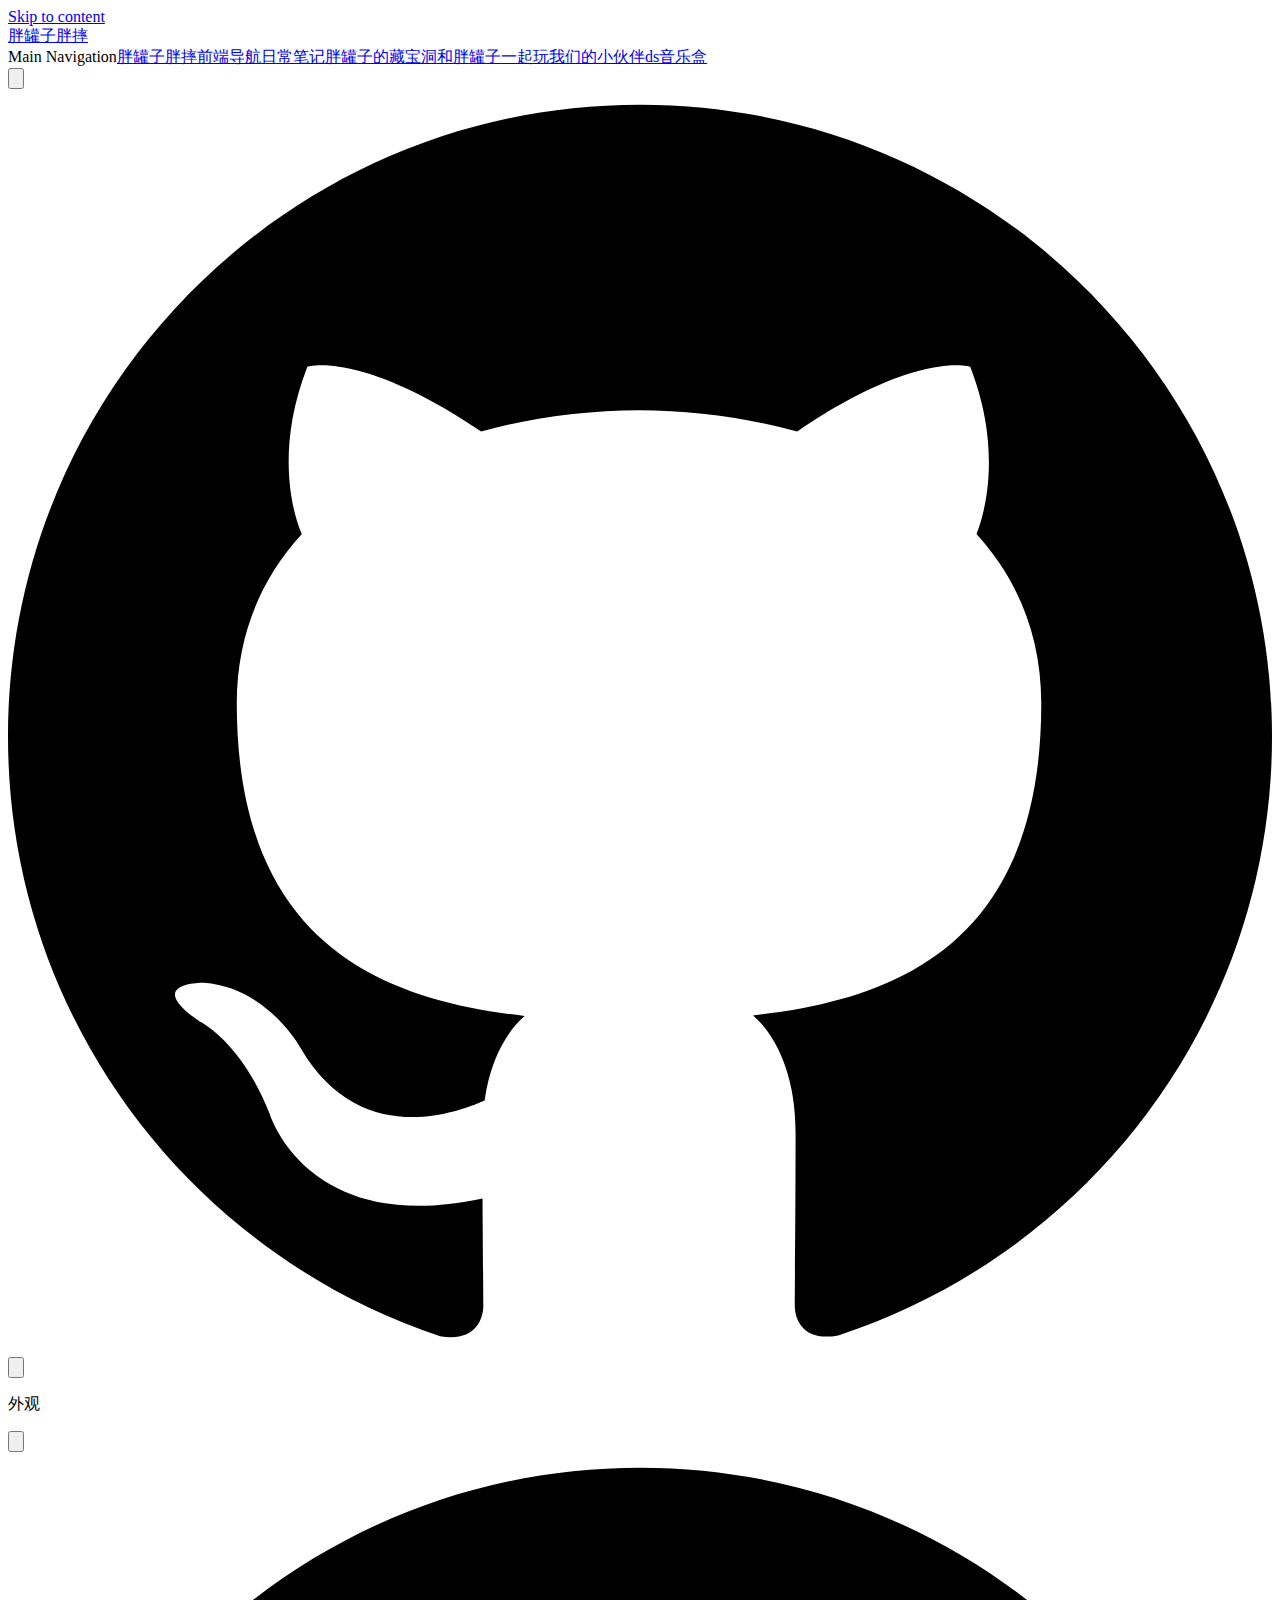
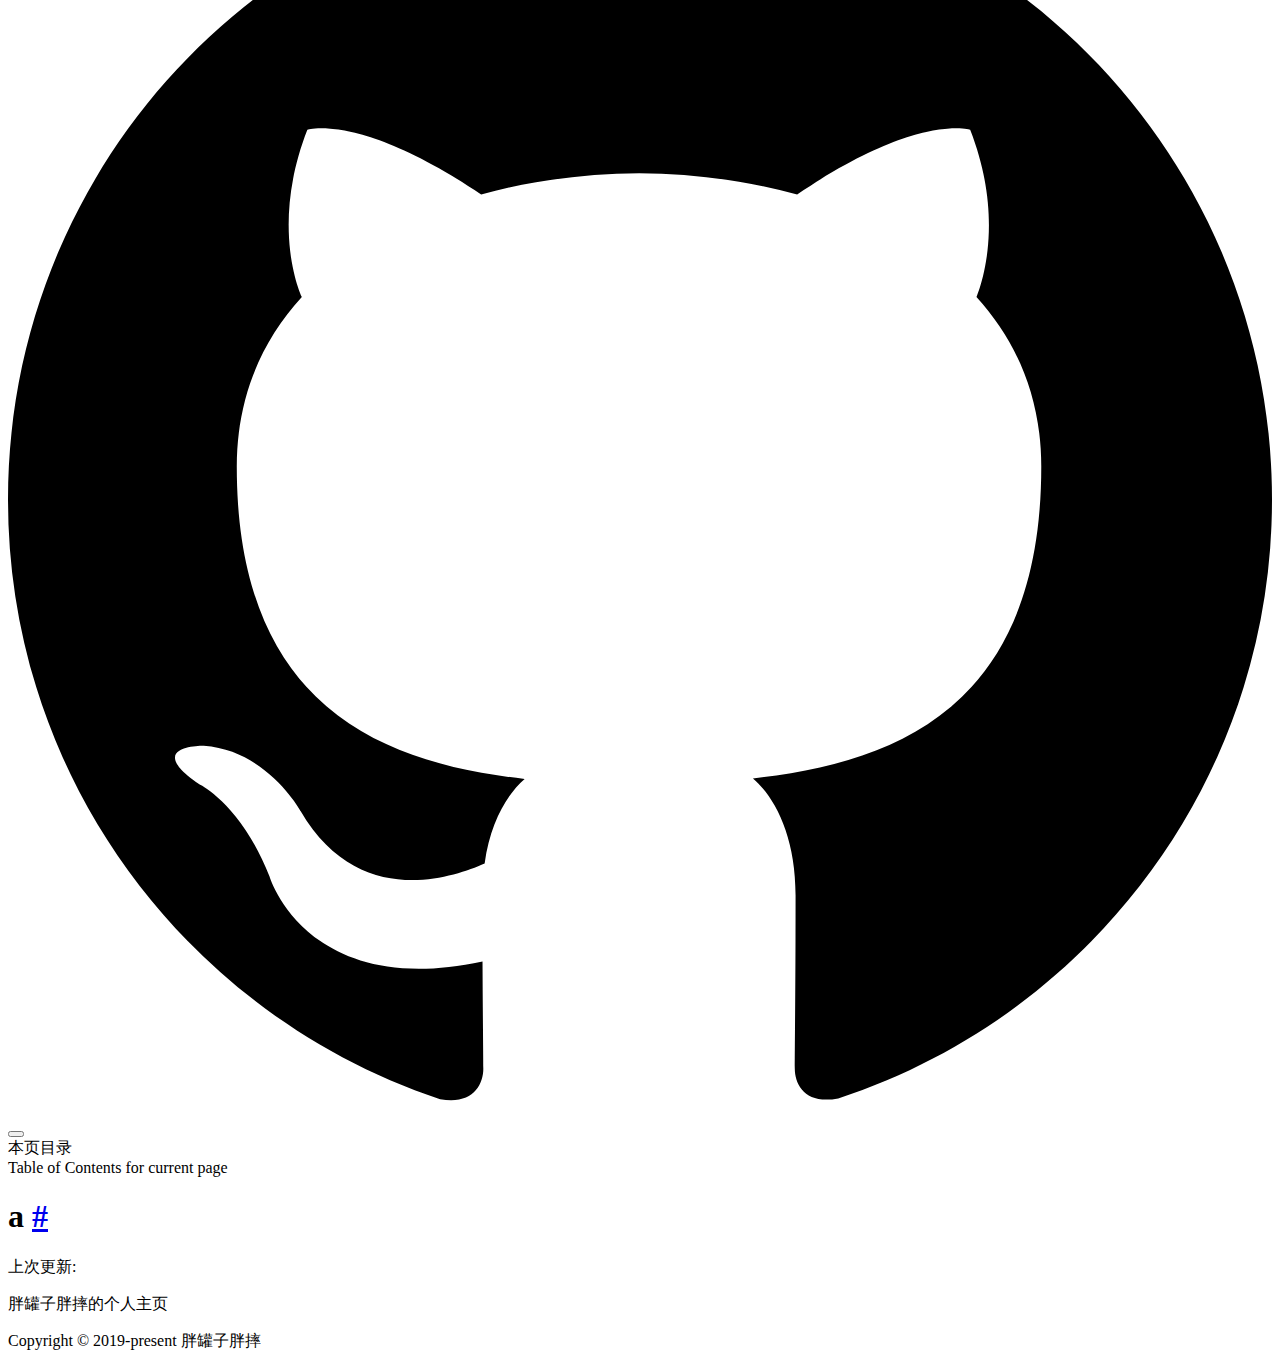
==== mine/index.html @ 7a0016e1 "root" ====
<!DOCTYPE html>
<html lang="en-US" dir="ltr">
  <head>
    <meta charset="utf-8">
    <meta name="viewport" content="width=device-width,initial-scale=1">
    <title>a | 胖罐子胖摔</title>
    <meta name="description" content="胖罐子胖摔的个人主页">
    <link rel="preload stylesheet" href="./assets/style.1d29fcf6.css" as="style">
    <link rel="modulepreload" href="./assets/app.6bff2de5.js">
    <link rel="modulepreload" href="./assets/mine_index.md.9cbf69f9.lean.js">
    
    <link rel="icon" href="https://pic.imgdb.cn/item/6403e719f144a01007bf545d.png">
  <script id="check-dark-light">(()=>{const e=localStorage.getItem("vitepress-theme-appearance")||"",a=window.matchMedia("(prefers-color-scheme: dark)").matches;(!e||e==="auto"?a:e==="dark")&&document.documentElement.classList.add("dark")})();</script>
  </head>
  <body>
    <div id="app"><div class="Layout" data-v-679b8132><!--[--><!--]--><!--[--><span tabindex="-1" data-v-c9a4723c></span><a href="#VPContent" class="VPSkipLink visually-hidden" data-v-c9a4723c> Skip to content </a><!--]--><!----><header class="VPNav" data-v-679b8132 data-v-7802284f><div class="VPNavBar" data-v-7802284f data-v-97e6d935><div class="container" data-v-97e6d935><div class="title" data-v-97e6d935><div class="VPNavBarTitle" data-v-97e6d935 data-v-a42cab75><a class="title" href="./" data-v-a42cab75><!--[--><!--]--><!--[--><img class="VPImage logo" src="https://pic.imgdb.cn/item/6403e719f144a01007bf545d.png" alt data-v-2946f757><!--]--><!--[-->胖罐子胖摔<!--]--><!--[--><!--]--></a></div></div><div class="content" data-v-97e6d935><div class="curtain" data-v-97e6d935></div><div class="content-body" data-v-97e6d935><!--[--><!--]--><!----><nav aria-labelledby="main-nav-aria-label" class="VPNavBarMenu menu" data-v-97e6d935 data-v-7a8bd467><span id="main-nav-aria-label" class="visually-hidden" data-v-7a8bd467>Main Navigation</span><!--[--><!--[--><a class="VPLink link VPNavBarMenuLink" href="./mine/index.html" data-v-7a8bd467 data-v-ab434766 data-v-702ee2b0><!--[-->胖罐子胖摔<!--]--><!----></a><!--]--><!--[--><a class="VPLink link VPNavBarMenuLink" href="./navigation/index.html" data-v-7a8bd467 data-v-ab434766 data-v-702ee2b0><!--[-->前端导航<!--]--><!----></a><!--]--><!--[--><a class="VPLink link VPNavBarMenuLink" href="./note/" data-v-7a8bd467 data-v-ab434766 data-v-702ee2b0><!--[-->日常笔记<!--]--><!----></a><!--]--><!--[--><a class="VPLink link VPNavBarMenuLink" href="./warehouse/" data-v-7a8bd467 data-v-ab434766 data-v-702ee2b0><!--[-->胖罐子的藏宝洞<!--]--><!----></a><!--]--><!--[--><a class="VPLink link VPNavBarMenuLink" href="./links/QRcode.html" data-v-7a8bd467 data-v-ab434766 data-v-702ee2b0><!--[-->和胖罐子一起玩<!--]--><!----></a><!--]--><!--[--><a class="VPLink link VPNavBarMenuLink" href="./team/index.html" data-v-7a8bd467 data-v-ab434766 data-v-702ee2b0><!--[-->我们的小伙伴<!--]--><!----></a><!--]--><!--[--><a class="VPLink link VPNavBarMenuLink" href="./music/index.html" data-v-7a8bd467 data-v-ab434766 data-v-702ee2b0><!--[-->ds音乐盒<!--]--><!----></a><!--]--><!--]--></nav><!----><div class="VPNavBarAppearance appearance" data-v-97e6d935 data-v-75c7349e><button class="VPSwitch VPSwitchAppearance" type="button" role="switch" aria-label="toggle dark mode" aria-checked="false" data-v-75c7349e data-v-db6152ee data-v-adc49377><span class="check" data-v-adc49377><span class="icon" data-v-adc49377><!--[--><svg xmlns="http://www.w3.org/2000/svg" aria-hidden="true" focusable="false" viewbox="0 0 24 24" class="sun" data-v-db6152ee><path d="M12,18c-3.3,0-6-2.7-6-6s2.7-6,6-6s6,2.7,6,6S15.3,18,12,18zM12,8c-2.2,0-4,1.8-4,4c0,2.2,1.8,4,4,4c2.2,0,4-1.8,4-4C16,9.8,14.2,8,12,8z"></path><path d="M12,4c-0.6,0-1-0.4-1-1V1c0-0.6,0.4-1,1-1s1,0.4,1,1v2C13,3.6,12.6,4,12,4z"></path><path d="M12,24c-0.6,0-1-0.4-1-1v-2c0-0.6,0.4-1,1-1s1,0.4,1,1v2C13,23.6,12.6,24,12,24z"></path><path d="M5.6,6.6c-0.3,0-0.5-0.1-0.7-0.3L3.5,4.9c-0.4-0.4-0.4-1,0-1.4s1-0.4,1.4,0l1.4,1.4c0.4,0.4,0.4,1,0,1.4C6.2,6.5,5.9,6.6,5.6,6.6z"></path><path d="M19.8,20.8c-0.3,0-0.5-0.1-0.7-0.3l-1.4-1.4c-0.4-0.4-0.4-1,0-1.4s1-0.4,1.4,0l1.4,1.4c0.4,0.4,0.4,1,0,1.4C20.3,20.7,20,20.8,19.8,20.8z"></path><path d="M3,13H1c-0.6,0-1-0.4-1-1s0.4-1,1-1h2c0.6,0,1,0.4,1,1S3.6,13,3,13z"></path><path d="M23,13h-2c-0.6,0-1-0.4-1-1s0.4-1,1-1h2c0.6,0,1,0.4,1,1S23.6,13,23,13z"></path><path d="M4.2,20.8c-0.3,0-0.5-0.1-0.7-0.3c-0.4-0.4-0.4-1,0-1.4l1.4-1.4c0.4-0.4,1-0.4,1.4,0s0.4,1,0,1.4l-1.4,1.4C4.7,20.7,4.5,20.8,4.2,20.8z"></path><path d="M18.4,6.6c-0.3,0-0.5-0.1-0.7-0.3c-0.4-0.4-0.4-1,0-1.4l1.4-1.4c0.4-0.4,1-0.4,1.4,0s0.4,1,0,1.4l-1.4,1.4C18.9,6.5,18.6,6.6,18.4,6.6z"></path></svg><svg xmlns="http://www.w3.org/2000/svg" aria-hidden="true" focusable="false" viewbox="0 0 24 24" class="moon" data-v-db6152ee><path d="M12.1,22c-0.3,0-0.6,0-0.9,0c-5.5-0.5-9.5-5.4-9-10.9c0.4-4.8,4.2-8.6,9-9c0.4,0,0.8,0.2,1,0.5c0.2,0.3,0.2,0.8-0.1,1.1c-2,2.7-1.4,6.4,1.3,8.4c2.1,1.6,5,1.6,7.1,0c0.3-0.2,0.7-0.3,1.1-0.1c0.3,0.2,0.5,0.6,0.5,1c-0.2,2.7-1.5,5.1-3.6,6.8C16.6,21.2,14.4,22,12.1,22zM9.3,4.4c-2.9,1-5,3.6-5.2,6.8c-0.4,4.4,2.8,8.3,7.2,8.7c2.1,0.2,4.2-0.4,5.8-1.8c1.1-0.9,1.9-2.1,2.4-3.4c-2.5,0.9-5.3,0.5-7.5-1.1C9.2,11.4,8.1,7.7,9.3,4.4z"></path></svg><!--]--></span></span></button></div><div class="VPSocialLinks VPNavBarSocialLinks social-links" data-v-97e6d935 data-v-c0416bf5 data-v-c954d24e><!--[--><a class="VPSocialLink" href="https://github.com/gumingWu/vitepress-fun" target="_blank" rel="noopener" data-v-c954d24e data-v-fe4af0fa><svg role="img" viewBox="0 0 24 24" xmlns="http://www.w3.org/2000/svg"><title>GitHub</title><path d="M12 .297c-6.63 0-12 5.373-12 12 0 5.303 3.438 9.8 8.205 11.385.6.113.82-.258.82-.577 0-.285-.01-1.04-.015-2.04-3.338.724-4.042-1.61-4.042-1.61C4.422 18.07 3.633 17.7 3.633 17.7c-1.087-.744.084-.729.084-.729 1.205.084 1.838 1.236 1.838 1.236 1.07 1.835 2.809 1.305 3.495.998.108-.776.417-1.305.76-1.605-2.665-.3-5.466-1.332-5.466-5.93 0-1.31.465-2.38 1.235-3.22-.135-.303-.54-1.523.105-3.176 0 0 1.005-.322 3.3 1.23.96-.267 1.98-.399 3-.405 1.02.006 2.04.138 3 .405 2.28-1.552 3.285-1.23 3.285-1.23.645 1.653.24 2.873.12 3.176.765.84 1.23 1.91 1.23 3.22 0 4.61-2.805 5.625-5.475 5.92.42.36.81 1.096.81 2.22 0 1.606-.015 2.896-.015 3.286 0 .315.21.69.825.57C20.565 22.092 24 17.592 24 12.297c0-6.627-5.373-12-12-12"/></svg></a><!--]--></div><div class="VPFlyout VPNavBarExtra extra" data-v-97e6d935 data-v-a7780c4d data-v-fc416987><button type="button" class="button" aria-haspopup="true" aria-expanded="false" aria-label="extra navigation" data-v-fc416987><svg xmlns="http://www.w3.org/2000/svg" aria-hidden="true" focusable="false" viewbox="0 0 24 24" class="icon" data-v-fc416987><circle cx="12" cy="12" r="2"></circle><circle cx="19" cy="12" r="2"></circle><circle cx="5" cy="12" r="2"></circle></svg></button><div class="menu" data-v-fc416987><div class="VPMenu" data-v-fc416987 data-v-848cc32b><!----><!--[--><!--[--><!----><div class="group" data-v-a7780c4d><div class="item appearance" data-v-a7780c4d><p class="label" data-v-a7780c4d>外观</p><div class="appearance-action" data-v-a7780c4d><button class="VPSwitch VPSwitchAppearance" type="button" role="switch" aria-label="toggle dark mode" aria-checked="false" data-v-a7780c4d data-v-db6152ee data-v-adc49377><span class="check" data-v-adc49377><span class="icon" data-v-adc49377><!--[--><svg xmlns="http://www.w3.org/2000/svg" aria-hidden="true" focusable="false" viewbox="0 0 24 24" class="sun" data-v-db6152ee><path d="M12,18c-3.3,0-6-2.7-6-6s2.7-6,6-6s6,2.7,6,6S15.3,18,12,18zM12,8c-2.2,0-4,1.8-4,4c0,2.2,1.8,4,4,4c2.2,0,4-1.8,4-4C16,9.8,14.2,8,12,8z"></path><path d="M12,4c-0.6,0-1-0.4-1-1V1c0-0.6,0.4-1,1-1s1,0.4,1,1v2C13,3.6,12.6,4,12,4z"></path><path d="M12,24c-0.6,0-1-0.4-1-1v-2c0-0.6,0.4-1,1-1s1,0.4,1,1v2C13,23.6,12.6,24,12,24z"></path><path d="M5.6,6.6c-0.3,0-0.5-0.1-0.7-0.3L3.5,4.9c-0.4-0.4-0.4-1,0-1.4s1-0.4,1.4,0l1.4,1.4c0.4,0.4,0.4,1,0,1.4C6.2,6.5,5.9,6.6,5.6,6.6z"></path><path d="M19.8,20.8c-0.3,0-0.5-0.1-0.7-0.3l-1.4-1.4c-0.4-0.4-0.4-1,0-1.4s1-0.4,1.4,0l1.4,1.4c0.4,0.4,0.4,1,0,1.4C20.3,20.7,20,20.8,19.8,20.8z"></path><path d="M3,13H1c-0.6,0-1-0.4-1-1s0.4-1,1-1h2c0.6,0,1,0.4,1,1S3.6,13,3,13z"></path><path d="M23,13h-2c-0.6,0-1-0.4-1-1s0.4-1,1-1h2c0.6,0,1,0.4,1,1S23.6,13,23,13z"></path><path d="M4.2,20.8c-0.3,0-0.5-0.1-0.7-0.3c-0.4-0.4-0.4-1,0-1.4l1.4-1.4c0.4-0.4,1-0.4,1.4,0s0.4,1,0,1.4l-1.4,1.4C4.7,20.7,4.5,20.8,4.2,20.8z"></path><path d="M18.4,6.6c-0.3,0-0.5-0.1-0.7-0.3c-0.4-0.4-0.4-1,0-1.4l1.4-1.4c0.4-0.4,1-0.4,1.4,0s0.4,1,0,1.4l-1.4,1.4C18.9,6.5,18.6,6.6,18.4,6.6z"></path></svg><svg xmlns="http://www.w3.org/2000/svg" aria-hidden="true" focusable="false" viewbox="0 0 24 24" class="moon" data-v-db6152ee><path d="M12.1,22c-0.3,0-0.6,0-0.9,0c-5.5-0.5-9.5-5.4-9-10.9c0.4-4.8,4.2-8.6,9-9c0.4,0,0.8,0.2,1,0.5c0.2,0.3,0.2,0.8-0.1,1.1c-2,2.7-1.4,6.4,1.3,8.4c2.1,1.6,5,1.6,7.1,0c0.3-0.2,0.7-0.3,1.1-0.1c0.3,0.2,0.5,0.6,0.5,1c-0.2,2.7-1.5,5.1-3.6,6.8C16.6,21.2,14.4,22,12.1,22zM9.3,4.4c-2.9,1-5,3.6-5.2,6.8c-0.4,4.4,2.8,8.3,7.2,8.7c2.1,0.2,4.2-0.4,5.8-1.8c1.1-0.9,1.9-2.1,2.4-3.4c-2.5,0.9-5.3,0.5-7.5-1.1C9.2,11.4,8.1,7.7,9.3,4.4z"></path></svg><!--]--></span></span></button></div></div></div><div class="group" data-v-a7780c4d><div class="item social-links" data-v-a7780c4d><div class="VPSocialLinks social-links-list" data-v-a7780c4d data-v-c954d24e><!--[--><a class="VPSocialLink" href="https://github.com/gumingWu/vitepress-fun" target="_blank" rel="noopener" data-v-c954d24e data-v-fe4af0fa><svg role="img" viewBox="0 0 24 24" xmlns="http://www.w3.org/2000/svg"><title>GitHub</title><path d="M12 .297c-6.63 0-12 5.373-12 12 0 5.303 3.438 9.8 8.205 11.385.6.113.82-.258.82-.577 0-.285-.01-1.04-.015-2.04-3.338.724-4.042-1.61-4.042-1.61C4.422 18.07 3.633 17.7 3.633 17.7c-1.087-.744.084-.729.084-.729 1.205.084 1.838 1.236 1.838 1.236 1.07 1.835 2.809 1.305 3.495.998.108-.776.417-1.305.76-1.605-2.665-.3-5.466-1.332-5.466-5.93 0-1.31.465-2.38 1.235-3.22-.135-.303-.54-1.523.105-3.176 0 0 1.005-.322 3.3 1.23.96-.267 1.98-.399 3-.405 1.02.006 2.04.138 3 .405 2.28-1.552 3.285-1.23 3.285-1.23.645 1.653.24 2.873.12 3.176.765.84 1.23 1.91 1.23 3.22 0 4.61-2.805 5.625-5.475 5.92.42.36.81 1.096.81 2.22 0 1.606-.015 2.896-.015 3.286 0 .315.21.69.825.57C20.565 22.092 24 17.592 24 12.297c0-6.627-5.373-12-12-12"/></svg></a><!--]--></div></div></div><!--]--><!--]--></div></div></div><!--[--><!--]--><button type="button" class="VPNavBarHamburger hamburger" aria-label="mobile navigation" aria-expanded="false" aria-controls="VPNavScreen" data-v-97e6d935 data-v-33349e64><span class="container" data-v-33349e64><span class="top" data-v-33349e64></span><span class="middle" data-v-33349e64></span><span class="bottom" data-v-33349e64></span></span></button></div></div></div></div><!----></header><!----><!----><div class="VPContent" id="VPContent" data-v-679b8132 data-v-488d29ff><div class="VPDoc has-aside" data-v-488d29ff data-v-d16eca74><div class="container" data-v-d16eca74><div class="aside" data-v-d16eca74><div class="aside-curtain" data-v-d16eca74></div><div class="aside-container" data-v-d16eca74><div class="aside-content" data-v-d16eca74><div class="VPDocAside" data-v-d16eca74 data-v-f4b86fa1><!--[--><!--]--><!--[--><!--]--><div class="VPDocAsideOutline" data-v-f4b86fa1 data-v-4ba1f704><div class="content" data-v-4ba1f704><div class="outline-marker" data-v-4ba1f704></div><div class="outline-title" data-v-4ba1f704>本页目录</div><nav aria-labelledby="doc-outline-aria-label" data-v-4ba1f704><span class="visually-hidden" id="doc-outline-aria-label" data-v-4ba1f704> Table of Contents for current page </span><ul class="root" data-v-4ba1f704 data-v-8383d1b6><!--[--><!--]--></ul></nav></div></div><!--[--><!--]--><div class="spacer" data-v-f4b86fa1></div><!--[--><!--]--><!----><!--[--><!--]--><!--[--><!--]--></div></div></div></div><div class="content" data-v-d16eca74><div class="content-container" data-v-d16eca74><!--[--><!--]--><main class="main" data-v-d16eca74><div style="position:relative;" class="vp-doc _mine_index" data-v-d16eca74><div><h1 id="a" tabindex="-1">a <a class="header-anchor" href="#a" aria-hidden="true">#</a></h1></div></div></main><!--[--><!--]--><footer class="VPDocFooter" data-v-d16eca74 data-v-037b763a><div class="edit-info" data-v-037b763a><!----><div class="last-updated" data-v-037b763a><p class="VPLastUpdated" data-v-037b763a data-v-376d5ed6>上次更新: <time datetime="2023-03-04T16:48:18.000Z" data-v-376d5ed6></time></p></div></div><!----></footer><!--[--><!--]--></div></div></div></div></div><footer class="VPFooter" data-v-679b8132 data-v-d92bc419><div class="container" data-v-d92bc419><p class="message" data-v-d92bc419>胖罐子胖摔的个人主页</p><p class="copyright" data-v-d92bc419>Copyright © 2019-present 胖罐子胖摔</p></div></footer><!--[--><!--]--></div></div>
    <script>__VP_HASH_MAP__ = JSON.parse("{\"warehouse_index.md\":\"ed102ecf\",\"index.md\":\"0b70fd31\",\"team_index.md\":\"5b875c2b\",\"note_index.md\":\"36f682dd\",\"music_index.md\":\"6c0972be\",\"mine_index.md\":\"9cbf69f9\",\"links_qrcode.md\":\"fc86fe8c\",\"note_1.md\":\"5d2c3049\",\"navigation_index.md\":\"1d7a5de8\"}")</script>
    <script type="module" async src="./assets/app.6bff2de5.js"></script>
    
  </body>
</html>
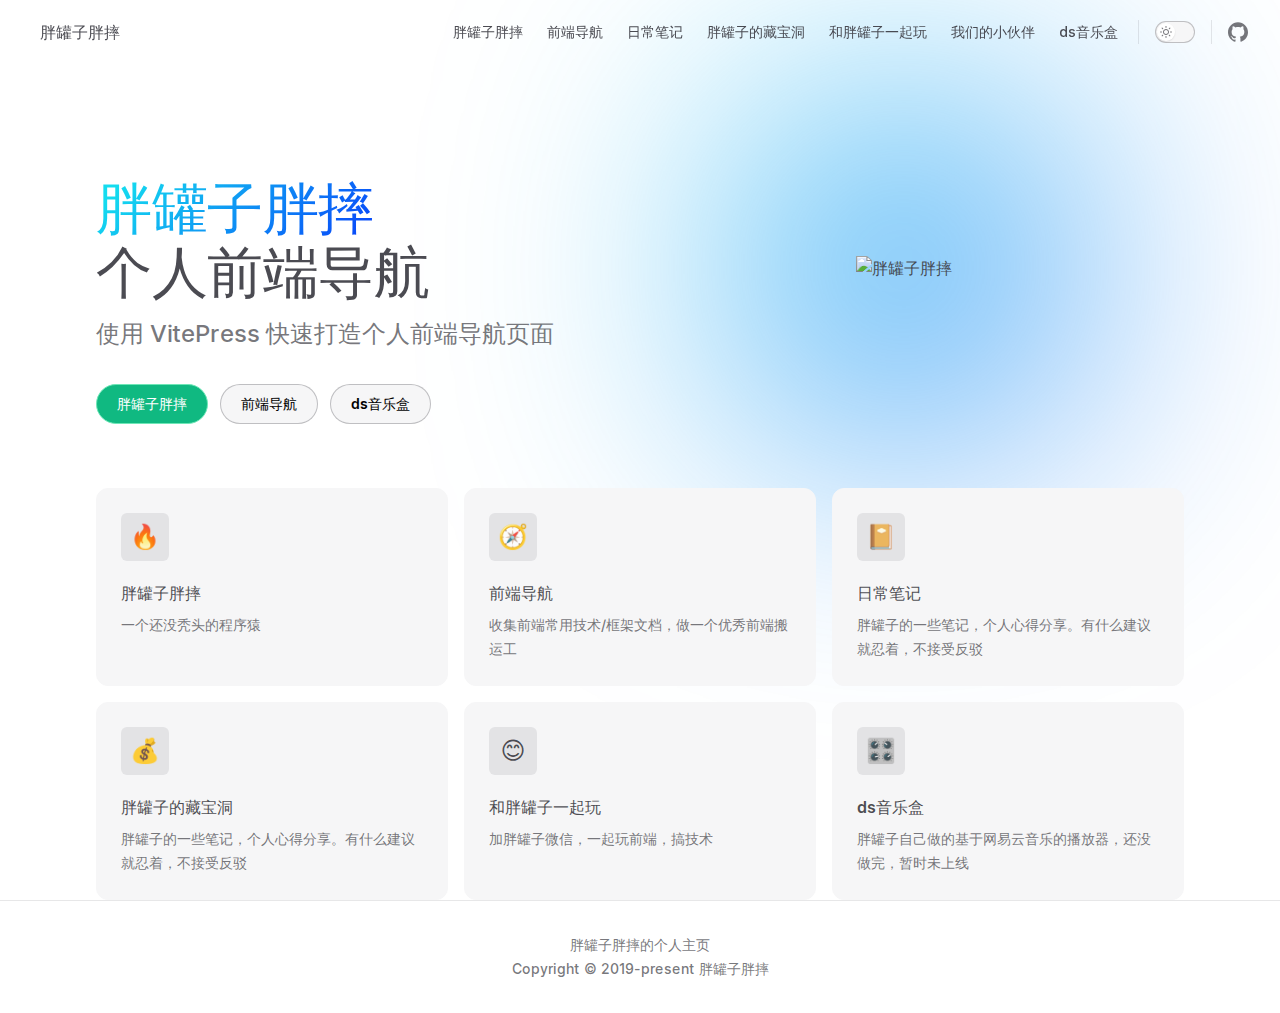
==== commit 9aa5a354: "root" ====
--- a/mine/index.html
+++ b/mine/index.html
@@ -5,17 +5,17 @@
     <meta name="viewport" content="width=device-width,initial-scale=1">
     <title>a | 胖罐子胖摔</title>
     <meta name="description" content="胖罐子胖摔的个人主页">
-    <link rel="preload stylesheet" href="./assets/style.1d29fcf6.css" as="style">
-    <link rel="modulepreload" href="./assets/app.6bff2de5.js">
-    <link rel="modulepreload" href="./assets/mine_index.md.9cbf69f9.lean.js">
+    <link rel="preload stylesheet" href="https://dreamerhub.github.io/DreamHub.github.io/assets/style.931ec949.css" as="style">
+    <link rel="modulepreload" href="https://dreamerhub.github.io/DreamHub.github.io/assets/app.4d18afb6.js">
+    <link rel="modulepreload" href="https://dreamerhub.github.io/DreamHub.github.io/assets/mine_index.md.d42ee820.lean.js">
     
     <link rel="icon" href="https://pic.imgdb.cn/item/6403e719f144a01007bf545d.png">
   <script id="check-dark-light">(()=>{const e=localStorage.getItem("vitepress-theme-appearance")||"",a=window.matchMedia("(prefers-color-scheme: dark)").matches;(!e||e==="auto"?a:e==="dark")&&document.documentElement.classList.add("dark")})();</script>
   </head>
   <body>
-    <div id="app"><div class="Layout" data-v-679b8132><!--[--><!--]--><!--[--><span tabindex="-1" data-v-c9a4723c></span><a href="#VPContent" class="VPSkipLink visually-hidden" data-v-c9a4723c> Skip to content </a><!--]--><!----><header class="VPNav" data-v-679b8132 data-v-7802284f><div class="VPNavBar" data-v-7802284f data-v-97e6d935><div class="container" data-v-97e6d935><div class="title" data-v-97e6d935><div class="VPNavBarTitle" data-v-97e6d935 data-v-a42cab75><a class="title" href="./" data-v-a42cab75><!--[--><!--]--><!--[--><img class="VPImage logo" src="https://pic.imgdb.cn/item/6403e719f144a01007bf545d.png" alt data-v-2946f757><!--]--><!--[-->胖罐子胖摔<!--]--><!--[--><!--]--></a></div></div><div class="content" data-v-97e6d935><div class="curtain" data-v-97e6d935></div><div class="content-body" data-v-97e6d935><!--[--><!--]--><!----><nav aria-labelledby="main-nav-aria-label" class="VPNavBarMenu menu" data-v-97e6d935 data-v-7a8bd467><span id="main-nav-aria-label" class="visually-hidden" data-v-7a8bd467>Main Navigation</span><!--[--><!--[--><a class="VPLink link VPNavBarMenuLink" href="./mine/index.html" data-v-7a8bd467 data-v-ab434766 data-v-702ee2b0><!--[-->胖罐子胖摔<!--]--><!----></a><!--]--><!--[--><a class="VPLink link VPNavBarMenuLink" href="./navigation/index.html" data-v-7a8bd467 data-v-ab434766 data-v-702ee2b0><!--[-->前端导航<!--]--><!----></a><!--]--><!--[--><a class="VPLink link VPNavBarMenuLink" href="./note/" data-v-7a8bd467 data-v-ab434766 data-v-702ee2b0><!--[-->日常笔记<!--]--><!----></a><!--]--><!--[--><a class="VPLink link VPNavBarMenuLink" href="./warehouse/" data-v-7a8bd467 data-v-ab434766 data-v-702ee2b0><!--[-->胖罐子的藏宝洞<!--]--><!----></a><!--]--><!--[--><a class="VPLink link VPNavBarMenuLink" href="./links/QRcode.html" data-v-7a8bd467 data-v-ab434766 data-v-702ee2b0><!--[-->和胖罐子一起玩<!--]--><!----></a><!--]--><!--[--><a class="VPLink link VPNavBarMenuLink" href="./team/index.html" data-v-7a8bd467 data-v-ab434766 data-v-702ee2b0><!--[-->我们的小伙伴<!--]--><!----></a><!--]--><!--[--><a class="VPLink link VPNavBarMenuLink" href="./music/index.html" data-v-7a8bd467 data-v-ab434766 data-v-702ee2b0><!--[-->ds音乐盒<!--]--><!----></a><!--]--><!--]--></nav><!----><div class="VPNavBarAppearance appearance" data-v-97e6d935 data-v-75c7349e><button class="VPSwitch VPSwitchAppearance" type="button" role="switch" aria-label="toggle dark mode" aria-checked="false" data-v-75c7349e data-v-db6152ee data-v-adc49377><span class="check" data-v-adc49377><span class="icon" data-v-adc49377><!--[--><svg xmlns="http://www.w3.org/2000/svg" aria-hidden="true" focusable="false" viewbox="0 0 24 24" class="sun" data-v-db6152ee><path d="M12,18c-3.3,0-6-2.7-6-6s2.7-6,6-6s6,2.7,6,6S15.3,18,12,18zM12,8c-2.2,0-4,1.8-4,4c0,2.2,1.8,4,4,4c2.2,0,4-1.8,4-4C16,9.8,14.2,8,12,8z"></path><path d="M12,4c-0.6,0-1-0.4-1-1V1c0-0.6,0.4-1,1-1s1,0.4,1,1v2C13,3.6,12.6,4,12,4z"></path><path d="M12,24c-0.6,0-1-0.4-1-1v-2c0-0.6,0.4-1,1-1s1,0.4,1,1v2C13,23.6,12.6,24,12,24z"></path><path d="M5.6,6.6c-0.3,0-0.5-0.1-0.7-0.3L3.5,4.9c-0.4-0.4-0.4-1,0-1.4s1-0.4,1.4,0l1.4,1.4c0.4,0.4,0.4,1,0,1.4C6.2,6.5,5.9,6.6,5.6,6.6z"></path><path d="M19.8,20.8c-0.3,0-0.5-0.1-0.7-0.3l-1.4-1.4c-0.4-0.4-0.4-1,0-1.4s1-0.4,1.4,0l1.4,1.4c0.4,0.4,0.4,1,0,1.4C20.3,20.7,20,20.8,19.8,20.8z"></path><path d="M3,13H1c-0.6,0-1-0.4-1-1s0.4-1,1-1h2c0.6,0,1,0.4,1,1S3.6,13,3,13z"></path><path d="M23,13h-2c-0.6,0-1-0.4-1-1s0.4-1,1-1h2c0.6,0,1,0.4,1,1S23.6,13,23,13z"></path><path d="M4.2,20.8c-0.3,0-0.5-0.1-0.7-0.3c-0.4-0.4-0.4-1,0-1.4l1.4-1.4c0.4-0.4,1-0.4,1.4,0s0.4,1,0,1.4l-1.4,1.4C4.7,20.7,4.5,20.8,4.2,20.8z"></path><path d="M18.4,6.6c-0.3,0-0.5-0.1-0.7-0.3c-0.4-0.4-0.4-1,0-1.4l1.4-1.4c0.4-0.4,1-0.4,1.4,0s0.4,1,0,1.4l-1.4,1.4C18.9,6.5,18.6,6.6,18.4,6.6z"></path></svg><svg xmlns="http://www.w3.org/2000/svg" aria-hidden="true" focusable="false" viewbox="0 0 24 24" class="moon" data-v-db6152ee><path d="M12.1,22c-0.3,0-0.6,0-0.9,0c-5.5-0.5-9.5-5.4-9-10.9c0.4-4.8,4.2-8.6,9-9c0.4,0,0.8,0.2,1,0.5c0.2,0.3,0.2,0.8-0.1,1.1c-2,2.7-1.4,6.4,1.3,8.4c2.1,1.6,5,1.6,7.1,0c0.3-0.2,0.7-0.3,1.1-0.1c0.3,0.2,0.5,0.6,0.5,1c-0.2,2.7-1.5,5.1-3.6,6.8C16.6,21.2,14.4,22,12.1,22zM9.3,4.4c-2.9,1-5,3.6-5.2,6.8c-0.4,4.4,2.8,8.3,7.2,8.7c2.1,0.2,4.2-0.4,5.8-1.8c1.1-0.9,1.9-2.1,2.4-3.4c-2.5,0.9-5.3,0.5-7.5-1.1C9.2,11.4,8.1,7.7,9.3,4.4z"></path></svg><!--]--></span></span></button></div><div class="VPSocialLinks VPNavBarSocialLinks social-links" data-v-97e6d935 data-v-c0416bf5 data-v-c954d24e><!--[--><a class="VPSocialLink" href="https://github.com/gumingWu/vitepress-fun" target="_blank" rel="noopener" data-v-c954d24e data-v-fe4af0fa><svg role="img" viewBox="0 0 24 24" xmlns="http://www.w3.org/2000/svg"><title>GitHub</title><path d="M12 .297c-6.63 0-12 5.373-12 12 0 5.303 3.438 9.8 8.205 11.385.6.113.82-.258.82-.577 0-.285-.01-1.04-.015-2.04-3.338.724-4.042-1.61-4.042-1.61C4.422 18.07 3.633 17.7 3.633 17.7c-1.087-.744.084-.729.084-.729 1.205.084 1.838 1.236 1.838 1.236 1.07 1.835 2.809 1.305 3.495.998.108-.776.417-1.305.76-1.605-2.665-.3-5.466-1.332-5.466-5.93 0-1.31.465-2.38 1.235-3.22-.135-.303-.54-1.523.105-3.176 0 0 1.005-.322 3.3 1.23.96-.267 1.98-.399 3-.405 1.02.006 2.04.138 3 .405 2.28-1.552 3.285-1.23 3.285-1.23.645 1.653.24 2.873.12 3.176.765.84 1.23 1.91 1.23 3.22 0 4.61-2.805 5.625-5.475 5.92.42.36.81 1.096.81 2.22 0 1.606-.015 2.896-.015 3.286 0 .315.21.69.825.57C20.565 22.092 24 17.592 24 12.297c0-6.627-5.373-12-12-12"/></svg></a><!--]--></div><div class="VPFlyout VPNavBarExtra extra" data-v-97e6d935 data-v-a7780c4d data-v-fc416987><button type="button" class="button" aria-haspopup="true" aria-expanded="false" aria-label="extra navigation" data-v-fc416987><svg xmlns="http://www.w3.org/2000/svg" aria-hidden="true" focusable="false" viewbox="0 0 24 24" class="icon" data-v-fc416987><circle cx="12" cy="12" r="2"></circle><circle cx="19" cy="12" r="2"></circle><circle cx="5" cy="12" r="2"></circle></svg></button><div class="menu" data-v-fc416987><div class="VPMenu" data-v-fc416987 data-v-848cc32b><!----><!--[--><!--[--><!----><div class="group" data-v-a7780c4d><div class="item appearance" data-v-a7780c4d><p class="label" data-v-a7780c4d>外观</p><div class="appearance-action" data-v-a7780c4d><button class="VPSwitch VPSwitchAppearance" type="button" role="switch" aria-label="toggle dark mode" aria-checked="false" data-v-a7780c4d data-v-db6152ee data-v-adc49377><span class="check" data-v-adc49377><span class="icon" data-v-adc49377><!--[--><svg xmlns="http://www.w3.org/2000/svg" aria-hidden="true" focusable="false" viewbox="0 0 24 24" class="sun" data-v-db6152ee><path d="M12,18c-3.3,0-6-2.7-6-6s2.7-6,6-6s6,2.7,6,6S15.3,18,12,18zM12,8c-2.2,0-4,1.8-4,4c0,2.2,1.8,4,4,4c2.2,0,4-1.8,4-4C16,9.8,14.2,8,12,8z"></path><path d="M12,4c-0.6,0-1-0.4-1-1V1c0-0.6,0.4-1,1-1s1,0.4,1,1v2C13,3.6,12.6,4,12,4z"></path><path d="M12,24c-0.6,0-1-0.4-1-1v-2c0-0.6,0.4-1,1-1s1,0.4,1,1v2C13,23.6,12.6,24,12,24z"></path><path d="M5.6,6.6c-0.3,0-0.5-0.1-0.7-0.3L3.5,4.9c-0.4-0.4-0.4-1,0-1.4s1-0.4,1.4,0l1.4,1.4c0.4,0.4,0.4,1,0,1.4C6.2,6.5,5.9,6.6,5.6,6.6z"></path><path d="M19.8,20.8c-0.3,0-0.5-0.1-0.7-0.3l-1.4-1.4c-0.4-0.4-0.4-1,0-1.4s1-0.4,1.4,0l1.4,1.4c0.4,0.4,0.4,1,0,1.4C20.3,20.7,20,20.8,19.8,20.8z"></path><path d="M3,13H1c-0.6,0-1-0.4-1-1s0.4-1,1-1h2c0.6,0,1,0.4,1,1S3.6,13,3,13z"></path><path d="M23,13h-2c-0.6,0-1-0.4-1-1s0.4-1,1-1h2c0.6,0,1,0.4,1,1S23.6,13,23,13z"></path><path d="M4.2,20.8c-0.3,0-0.5-0.1-0.7-0.3c-0.4-0.4-0.4-1,0-1.4l1.4-1.4c0.4-0.4,1-0.4,1.4,0s0.4,1,0,1.4l-1.4,1.4C4.7,20.7,4.5,20.8,4.2,20.8z"></path><path d="M18.4,6.6c-0.3,0-0.5-0.1-0.7-0.3c-0.4-0.4-0.4-1,0-1.4l1.4-1.4c0.4-0.4,1-0.4,1.4,0s0.4,1,0,1.4l-1.4,1.4C18.9,6.5,18.6,6.6,18.4,6.6z"></path></svg><svg xmlns="http://www.w3.org/2000/svg" aria-hidden="true" focusable="false" viewbox="0 0 24 24" class="moon" data-v-db6152ee><path d="M12.1,22c-0.3,0-0.6,0-0.9,0c-5.5-0.5-9.5-5.4-9-10.9c0.4-4.8,4.2-8.6,9-9c0.4,0,0.8,0.2,1,0.5c0.2,0.3,0.2,0.8-0.1,1.1c-2,2.7-1.4,6.4,1.3,8.4c2.1,1.6,5,1.6,7.1,0c0.3-0.2,0.7-0.3,1.1-0.1c0.3,0.2,0.5,0.6,0.5,1c-0.2,2.7-1.5,5.1-3.6,6.8C16.6,21.2,14.4,22,12.1,22zM9.3,4.4c-2.9,1-5,3.6-5.2,6.8c-0.4,4.4,2.8,8.3,7.2,8.7c2.1,0.2,4.2-0.4,5.8-1.8c1.1-0.9,1.9-2.1,2.4-3.4c-2.5,0.9-5.3,0.5-7.5-1.1C9.2,11.4,8.1,7.7,9.3,4.4z"></path></svg><!--]--></span></span></button></div></div></div><div class="group" data-v-a7780c4d><div class="item social-links" data-v-a7780c4d><div class="VPSocialLinks social-links-list" data-v-a7780c4d data-v-c954d24e><!--[--><a class="VPSocialLink" href="https://github.com/gumingWu/vitepress-fun" target="_blank" rel="noopener" data-v-c954d24e data-v-fe4af0fa><svg role="img" viewBox="0 0 24 24" xmlns="http://www.w3.org/2000/svg"><title>GitHub</title><path d="M12 .297c-6.63 0-12 5.373-12 12 0 5.303 3.438 9.8 8.205 11.385.6.113.82-.258.82-.577 0-.285-.01-1.04-.015-2.04-3.338.724-4.042-1.61-4.042-1.61C4.422 18.07 3.633 17.7 3.633 17.7c-1.087-.744.084-.729.084-.729 1.205.084 1.838 1.236 1.838 1.236 1.07 1.835 2.809 1.305 3.495.998.108-.776.417-1.305.76-1.605-2.665-.3-5.466-1.332-5.466-5.93 0-1.31.465-2.38 1.235-3.22-.135-.303-.54-1.523.105-3.176 0 0 1.005-.322 3.3 1.23.96-.267 1.98-.399 3-.405 1.02.006 2.04.138 3 .405 2.28-1.552 3.285-1.23 3.285-1.23.645 1.653.24 2.873.12 3.176.765.84 1.23 1.91 1.23 3.22 0 4.61-2.805 5.625-5.475 5.92.42.36.81 1.096.81 2.22 0 1.606-.015 2.896-.015 3.286 0 .315.21.69.825.57C20.565 22.092 24 17.592 24 12.297c0-6.627-5.373-12-12-12"/></svg></a><!--]--></div></div></div><!--]--><!--]--></div></div></div><!--[--><!--]--><button type="button" class="VPNavBarHamburger hamburger" aria-label="mobile navigation" aria-expanded="false" aria-controls="VPNavScreen" data-v-97e6d935 data-v-33349e64><span class="container" data-v-33349e64><span class="top" data-v-33349e64></span><span class="middle" data-v-33349e64></span><span class="bottom" data-v-33349e64></span></span></button></div></div></div></div><!----></header><!----><!----><div class="VPContent" id="VPContent" data-v-679b8132 data-v-488d29ff><div class="VPDoc has-aside" data-v-488d29ff data-v-d16eca74><div class="container" data-v-d16eca74><div class="aside" data-v-d16eca74><div class="aside-curtain" data-v-d16eca74></div><div class="aside-container" data-v-d16eca74><div class="aside-content" data-v-d16eca74><div class="VPDocAside" data-v-d16eca74 data-v-f4b86fa1><!--[--><!--]--><!--[--><!--]--><div class="VPDocAsideOutline" data-v-f4b86fa1 data-v-4ba1f704><div class="content" data-v-4ba1f704><div class="outline-marker" data-v-4ba1f704></div><div class="outline-title" data-v-4ba1f704>本页目录</div><nav aria-labelledby="doc-outline-aria-label" data-v-4ba1f704><span class="visually-hidden" id="doc-outline-aria-label" data-v-4ba1f704> Table of Contents for current page </span><ul class="root" data-v-4ba1f704 data-v-8383d1b6><!--[--><!--]--></ul></nav></div></div><!--[--><!--]--><div class="spacer" data-v-f4b86fa1></div><!--[--><!--]--><!----><!--[--><!--]--><!--[--><!--]--></div></div></div></div><div class="content" data-v-d16eca74><div class="content-container" data-v-d16eca74><!--[--><!--]--><main class="main" data-v-d16eca74><div style="position:relative;" class="vp-doc _mine_index" data-v-d16eca74><div><h1 id="a" tabindex="-1">a <a class="header-anchor" href="#a" aria-hidden="true">#</a></h1></div></div></main><!--[--><!--]--><footer class="VPDocFooter" data-v-d16eca74 data-v-037b763a><div class="edit-info" data-v-037b763a><!----><div class="last-updated" data-v-037b763a><p class="VPLastUpdated" data-v-037b763a data-v-376d5ed6>上次更新: <time datetime="2023-03-04T16:48:18.000Z" data-v-376d5ed6></time></p></div></div><!----></footer><!--[--><!--]--></div></div></div></div></div><footer class="VPFooter" data-v-679b8132 data-v-d92bc419><div class="container" data-v-d92bc419><p class="message" data-v-d92bc419>胖罐子胖摔的个人主页</p><p class="copyright" data-v-d92bc419>Copyright © 2019-present 胖罐子胖摔</p></div></footer><!--[--><!--]--></div></div>
-    <script>__VP_HASH_MAP__ = JSON.parse("{\"warehouse_index.md\":\"ed102ecf\",\"index.md\":\"0b70fd31\",\"team_index.md\":\"5b875c2b\",\"note_index.md\":\"36f682dd\",\"music_index.md\":\"6c0972be\",\"mine_index.md\":\"9cbf69f9\",\"links_qrcode.md\":\"fc86fe8c\",\"note_1.md\":\"5d2c3049\",\"navigation_index.md\":\"1d7a5de8\"}")</script>
-    <script type="module" async src="./assets/app.6bff2de5.js"></script>
+    <div id="app"><div class="Layout" data-v-679b8132><!--[--><!--]--><!--[--><span tabindex="-1" data-v-c9a4723c></span><a href="#VPContent" class="VPSkipLink visually-hidden" data-v-c9a4723c> Skip to content </a><!--]--><!----><header class="VPNav" data-v-679b8132 data-v-7802284f><div class="VPNavBar" data-v-7802284f data-v-97e6d935><div class="container" data-v-97e6d935><div class="title" data-v-97e6d935><div class="VPNavBarTitle" data-v-97e6d935 data-v-a42cab75><a class="title" href="https:/dreamerhub.github.io/DreamHub.github.io/" data-v-a42cab75><!--[--><!--]--><!--[--><img class="VPImage logo" src="https://pic.imgdb.cn/item/6403e719f144a01007bf545d.png" alt data-v-2946f757><!--]--><!--[-->胖罐子胖摔<!--]--><!--[--><!--]--></a></div></div><div class="content" data-v-97e6d935><div class="curtain" data-v-97e6d935></div><div class="content-body" data-v-97e6d935><!--[--><!--]--><!----><nav aria-labelledby="main-nav-aria-label" class="VPNavBarMenu menu" data-v-97e6d935 data-v-7a8bd467><span id="main-nav-aria-label" class="visually-hidden" data-v-7a8bd467>Main Navigation</span><!--[--><!--[--><a class="VPLink link VPNavBarMenuLink" href="https:/dreamerhub.github.io/DreamHub.github.io/mine/index.html" data-v-7a8bd467 data-v-ab434766 data-v-702ee2b0><!--[-->胖罐子胖摔<!--]--><!----></a><!--]--><!--[--><a class="VPLink link VPNavBarMenuLink" href="https:/dreamerhub.github.io/DreamHub.github.io/navigation/index.html" data-v-7a8bd467 data-v-ab434766 data-v-702ee2b0><!--[-->前端导航<!--]--><!----></a><!--]--><!--[--><a class="VPLink link VPNavBarMenuLink" href="https:/dreamerhub.github.io/DreamHub.github.io/note/" data-v-7a8bd467 data-v-ab434766 data-v-702ee2b0><!--[-->日常笔记<!--]--><!----></a><!--]--><!--[--><a class="VPLink link VPNavBarMenuLink" href="https:/dreamerhub.github.io/DreamHub.github.io/warehouse/" data-v-7a8bd467 data-v-ab434766 data-v-702ee2b0><!--[-->胖罐子的藏宝洞<!--]--><!----></a><!--]--><!--[--><a class="VPLink link VPNavBarMenuLink" href="https:/dreamerhub.github.io/DreamHub.github.io/links/QRcode.html" data-v-7a8bd467 data-v-ab434766 data-v-702ee2b0><!--[-->和胖罐子一起玩<!--]--><!----></a><!--]--><!--[--><a class="VPLink link VPNavBarMenuLink" href="https:/dreamerhub.github.io/DreamHub.github.io/team/index.html" data-v-7a8bd467 data-v-ab434766 data-v-702ee2b0><!--[-->我们的小伙伴<!--]--><!----></a><!--]--><!--[--><a class="VPLink link VPNavBarMenuLink" href="https:/dreamerhub.github.io/DreamHub.github.io/music/index.html" data-v-7a8bd467 data-v-ab434766 data-v-702ee2b0><!--[-->ds音乐盒<!--]--><!----></a><!--]--><!--]--></nav><!----><div class="VPNavBarAppearance appearance" data-v-97e6d935 data-v-75c7349e><button class="VPSwitch VPSwitchAppearance" type="button" role="switch" aria-label="toggle dark mode" aria-checked="false" data-v-75c7349e data-v-db6152ee data-v-adc49377><span class="check" data-v-adc49377><span class="icon" data-v-adc49377><!--[--><svg xmlns="http://www.w3.org/2000/svg" aria-hidden="true" focusable="false" viewbox="0 0 24 24" class="sun" data-v-db6152ee><path d="M12,18c-3.3,0-6-2.7-6-6s2.7-6,6-6s6,2.7,6,6S15.3,18,12,18zM12,8c-2.2,0-4,1.8-4,4c0,2.2,1.8,4,4,4c2.2,0,4-1.8,4-4C16,9.8,14.2,8,12,8z"></path><path d="M12,4c-0.6,0-1-0.4-1-1V1c0-0.6,0.4-1,1-1s1,0.4,1,1v2C13,3.6,12.6,4,12,4z"></path><path d="M12,24c-0.6,0-1-0.4-1-1v-2c0-0.6,0.4-1,1-1s1,0.4,1,1v2C13,23.6,12.6,24,12,24z"></path><path d="M5.6,6.6c-0.3,0-0.5-0.1-0.7-0.3L3.5,4.9c-0.4-0.4-0.4-1,0-1.4s1-0.4,1.4,0l1.4,1.4c0.4,0.4,0.4,1,0,1.4C6.2,6.5,5.9,6.6,5.6,6.6z"></path><path d="M19.8,20.8c-0.3,0-0.5-0.1-0.7-0.3l-1.4-1.4c-0.4-0.4-0.4-1,0-1.4s1-0.4,1.4,0l1.4,1.4c0.4,0.4,0.4,1,0,1.4C20.3,20.7,20,20.8,19.8,20.8z"></path><path d="M3,13H1c-0.6,0-1-0.4-1-1s0.4-1,1-1h2c0.6,0,1,0.4,1,1S3.6,13,3,13z"></path><path d="M23,13h-2c-0.6,0-1-0.4-1-1s0.4-1,1-1h2c0.6,0,1,0.4,1,1S23.6,13,23,13z"></path><path d="M4.2,20.8c-0.3,0-0.5-0.1-0.7-0.3c-0.4-0.4-0.4-1,0-1.4l1.4-1.4c0.4-0.4,1-0.4,1.4,0s0.4,1,0,1.4l-1.4,1.4C4.7,20.7,4.5,20.8,4.2,20.8z"></path><path d="M18.4,6.6c-0.3,0-0.5-0.1-0.7-0.3c-0.4-0.4-0.4-1,0-1.4l1.4-1.4c0.4-0.4,1-0.4,1.4,0s0.4,1,0,1.4l-1.4,1.4C18.9,6.5,18.6,6.6,18.4,6.6z"></path></svg><svg xmlns="http://www.w3.org/2000/svg" aria-hidden="true" focusable="false" viewbox="0 0 24 24" class="moon" data-v-db6152ee><path d="M12.1,22c-0.3,0-0.6,0-0.9,0c-5.5-0.5-9.5-5.4-9-10.9c0.4-4.8,4.2-8.6,9-9c0.4,0,0.8,0.2,1,0.5c0.2,0.3,0.2,0.8-0.1,1.1c-2,2.7-1.4,6.4,1.3,8.4c2.1,1.6,5,1.6,7.1,0c0.3-0.2,0.7-0.3,1.1-0.1c0.3,0.2,0.5,0.6,0.5,1c-0.2,2.7-1.5,5.1-3.6,6.8C16.6,21.2,14.4,22,12.1,22zM9.3,4.4c-2.9,1-5,3.6-5.2,6.8c-0.4,4.4,2.8,8.3,7.2,8.7c2.1,0.2,4.2-0.4,5.8-1.8c1.1-0.9,1.9-2.1,2.4-3.4c-2.5,0.9-5.3,0.5-7.5-1.1C9.2,11.4,8.1,7.7,9.3,4.4z"></path></svg><!--]--></span></span></button></div><div class="VPSocialLinks VPNavBarSocialLinks social-links" data-v-97e6d935 data-v-c0416bf5 data-v-c954d24e><!--[--><a class="VPSocialLink" href="https://github.com/gumingWu/vitepress-fun" target="_blank" rel="noopener" data-v-c954d24e data-v-fe4af0fa><svg role="img" viewBox="0 0 24 24" xmlns="http://www.w3.org/2000/svg"><title>GitHub</title><path d="M12 .297c-6.63 0-12 5.373-12 12 0 5.303 3.438 9.8 8.205 11.385.6.113.82-.258.82-.577 0-.285-.01-1.04-.015-2.04-3.338.724-4.042-1.61-4.042-1.61C4.422 18.07 3.633 17.7 3.633 17.7c-1.087-.744.084-.729.084-.729 1.205.084 1.838 1.236 1.838 1.236 1.07 1.835 2.809 1.305 3.495.998.108-.776.417-1.305.76-1.605-2.665-.3-5.466-1.332-5.466-5.93 0-1.31.465-2.38 1.235-3.22-.135-.303-.54-1.523.105-3.176 0 0 1.005-.322 3.3 1.23.96-.267 1.98-.399 3-.405 1.02.006 2.04.138 3 .405 2.28-1.552 3.285-1.23 3.285-1.23.645 1.653.24 2.873.12 3.176.765.84 1.23 1.91 1.23 3.22 0 4.61-2.805 5.625-5.475 5.92.42.36.81 1.096.81 2.22 0 1.606-.015 2.896-.015 3.286 0 .315.21.69.825.57C20.565 22.092 24 17.592 24 12.297c0-6.627-5.373-12-12-12"/></svg></a><!--]--></div><div class="VPFlyout VPNavBarExtra extra" data-v-97e6d935 data-v-a7780c4d data-v-fc416987><button type="button" class="button" aria-haspopup="true" aria-expanded="false" aria-label="extra navigation" data-v-fc416987><svg xmlns="http://www.w3.org/2000/svg" aria-hidden="true" focusable="false" viewbox="0 0 24 24" class="icon" data-v-fc416987><circle cx="12" cy="12" r="2"></circle><circle cx="19" cy="12" r="2"></circle><circle cx="5" cy="12" r="2"></circle></svg></button><div class="menu" data-v-fc416987><div class="VPMenu" data-v-fc416987 data-v-848cc32b><!----><!--[--><!--[--><!----><div class="group" data-v-a7780c4d><div class="item appearance" data-v-a7780c4d><p class="label" data-v-a7780c4d>外观</p><div class="appearance-action" data-v-a7780c4d><button class="VPSwitch VPSwitchAppearance" type="button" role="switch" aria-label="toggle dark mode" aria-checked="false" data-v-a7780c4d data-v-db6152ee data-v-adc49377><span class="check" data-v-adc49377><span class="icon" data-v-adc49377><!--[--><svg xmlns="http://www.w3.org/2000/svg" aria-hidden="true" focusable="false" viewbox="0 0 24 24" class="sun" data-v-db6152ee><path d="M12,18c-3.3,0-6-2.7-6-6s2.7-6,6-6s6,2.7,6,6S15.3,18,12,18zM12,8c-2.2,0-4,1.8-4,4c0,2.2,1.8,4,4,4c2.2,0,4-1.8,4-4C16,9.8,14.2,8,12,8z"></path><path d="M12,4c-0.6,0-1-0.4-1-1V1c0-0.6,0.4-1,1-1s1,0.4,1,1v2C13,3.6,12.6,4,12,4z"></path><path d="M12,24c-0.6,0-1-0.4-1-1v-2c0-0.6,0.4-1,1-1s1,0.4,1,1v2C13,23.6,12.6,24,12,24z"></path><path d="M5.6,6.6c-0.3,0-0.5-0.1-0.7-0.3L3.5,4.9c-0.4-0.4-0.4-1,0-1.4s1-0.4,1.4,0l1.4,1.4c0.4,0.4,0.4,1,0,1.4C6.2,6.5,5.9,6.6,5.6,6.6z"></path><path d="M19.8,20.8c-0.3,0-0.5-0.1-0.7-0.3l-1.4-1.4c-0.4-0.4-0.4-1,0-1.4s1-0.4,1.4,0l1.4,1.4c0.4,0.4,0.4,1,0,1.4C20.3,20.7,20,20.8,19.8,20.8z"></path><path d="M3,13H1c-0.6,0-1-0.4-1-1s0.4-1,1-1h2c0.6,0,1,0.4,1,1S3.6,13,3,13z"></path><path d="M23,13h-2c-0.6,0-1-0.4-1-1s0.4-1,1-1h2c0.6,0,1,0.4,1,1S23.6,13,23,13z"></path><path d="M4.2,20.8c-0.3,0-0.5-0.1-0.7-0.3c-0.4-0.4-0.4-1,0-1.4l1.4-1.4c0.4-0.4,1-0.4,1.4,0s0.4,1,0,1.4l-1.4,1.4C4.7,20.7,4.5,20.8,4.2,20.8z"></path><path d="M18.4,6.6c-0.3,0-0.5-0.1-0.7-0.3c-0.4-0.4-0.4-1,0-1.4l1.4-1.4c0.4-0.4,1-0.4,1.4,0s0.4,1,0,1.4l-1.4,1.4C18.9,6.5,18.6,6.6,18.4,6.6z"></path></svg><svg xmlns="http://www.w3.org/2000/svg" aria-hidden="true" focusable="false" viewbox="0 0 24 24" class="moon" data-v-db6152ee><path d="M12.1,22c-0.3,0-0.6,0-0.9,0c-5.5-0.5-9.5-5.4-9-10.9c0.4-4.8,4.2-8.6,9-9c0.4,0,0.8,0.2,1,0.5c0.2,0.3,0.2,0.8-0.1,1.1c-2,2.7-1.4,6.4,1.3,8.4c2.1,1.6,5,1.6,7.1,0c0.3-0.2,0.7-0.3,1.1-0.1c0.3,0.2,0.5,0.6,0.5,1c-0.2,2.7-1.5,5.1-3.6,6.8C16.6,21.2,14.4,22,12.1,22zM9.3,4.4c-2.9,1-5,3.6-5.2,6.8c-0.4,4.4,2.8,8.3,7.2,8.7c2.1,0.2,4.2-0.4,5.8-1.8c1.1-0.9,1.9-2.1,2.4-3.4c-2.5,0.9-5.3,0.5-7.5-1.1C9.2,11.4,8.1,7.7,9.3,4.4z"></path></svg><!--]--></span></span></button></div></div></div><div class="group" data-v-a7780c4d><div class="item social-links" data-v-a7780c4d><div class="VPSocialLinks social-links-list" data-v-a7780c4d data-v-c954d24e><!--[--><a class="VPSocialLink" href="https://github.com/gumingWu/vitepress-fun" target="_blank" rel="noopener" data-v-c954d24e data-v-fe4af0fa><svg role="img" viewBox="0 0 24 24" xmlns="http://www.w3.org/2000/svg"><title>GitHub</title><path d="M12 .297c-6.63 0-12 5.373-12 12 0 5.303 3.438 9.8 8.205 11.385.6.113.82-.258.82-.577 0-.285-.01-1.04-.015-2.04-3.338.724-4.042-1.61-4.042-1.61C4.422 18.07 3.633 17.7 3.633 17.7c-1.087-.744.084-.729.084-.729 1.205.084 1.838 1.236 1.838 1.236 1.07 1.835 2.809 1.305 3.495.998.108-.776.417-1.305.76-1.605-2.665-.3-5.466-1.332-5.466-5.93 0-1.31.465-2.38 1.235-3.22-.135-.303-.54-1.523.105-3.176 0 0 1.005-.322 3.3 1.23.96-.267 1.98-.399 3-.405 1.02.006 2.04.138 3 .405 2.28-1.552 3.285-1.23 3.285-1.23.645 1.653.24 2.873.12 3.176.765.84 1.23 1.91 1.23 3.22 0 4.61-2.805 5.625-5.475 5.92.42.36.81 1.096.81 2.22 0 1.606-.015 2.896-.015 3.286 0 .315.21.69.825.57C20.565 22.092 24 17.592 24 12.297c0-6.627-5.373-12-12-12"/></svg></a><!--]--></div></div></div><!--]--><!--]--></div></div></div><!--[--><!--]--><button type="button" class="VPNavBarHamburger hamburger" aria-label="mobile navigation" aria-expanded="false" aria-controls="VPNavScreen" data-v-97e6d935 data-v-33349e64><span class="container" data-v-33349e64><span class="top" data-v-33349e64></span><span class="middle" data-v-33349e64></span><span class="bottom" data-v-33349e64></span></span></button></div></div></div></div><!----></header><!----><!----><div class="VPContent" id="VPContent" data-v-679b8132 data-v-488d29ff><div class="VPDoc has-aside" data-v-488d29ff data-v-d16eca74><div class="container" data-v-d16eca74><div class="aside" data-v-d16eca74><div class="aside-curtain" data-v-d16eca74></div><div class="aside-container" data-v-d16eca74><div class="aside-content" data-v-d16eca74><div class="VPDocAside" data-v-d16eca74 data-v-f4b86fa1><!--[--><!--]--><!--[--><!--]--><div class="VPDocAsideOutline" data-v-f4b86fa1 data-v-4ba1f704><div class="content" data-v-4ba1f704><div class="outline-marker" data-v-4ba1f704></div><div class="outline-title" data-v-4ba1f704>本页目录</div><nav aria-labelledby="doc-outline-aria-label" data-v-4ba1f704><span class="visually-hidden" id="doc-outline-aria-label" data-v-4ba1f704> Table of Contents for current page </span><ul class="root" data-v-4ba1f704 data-v-8383d1b6><!--[--><!--]--></ul></nav></div></div><!--[--><!--]--><div class="spacer" data-v-f4b86fa1></div><!--[--><!--]--><!----><!--[--><!--]--><!--[--><!--]--></div></div></div></div><div class="content" data-v-d16eca74><div class="content-container" data-v-d16eca74><!--[--><!--]--><main class="main" data-v-d16eca74><div style="position:relative;" class="vp-doc https:_dreamerhub_github_io_DreamHub_github_io_mine_index" data-v-d16eca74><div><h1 id="a" tabindex="-1">a <a class="header-anchor" href="#a" aria-hidden="true">#</a></h1></div></div></main><!--[--><!--]--><footer class="VPDocFooter" data-v-d16eca74 data-v-037b763a><div class="edit-info" data-v-037b763a><!----><div class="last-updated" data-v-037b763a><p class="VPLastUpdated" data-v-037b763a data-v-376d5ed6>上次更新: <time datetime="2023-03-04T16:48:18.000Z" data-v-376d5ed6></time></p></div></div><!----></footer><!--[--><!--]--></div></div></div></div></div><footer class="VPFooter" data-v-679b8132 data-v-d92bc419><div class="container" data-v-d92bc419><p class="message" data-v-d92bc419>胖罐子胖摔的个人主页</p><p class="copyright" data-v-d92bc419>Copyright © 2019-present 胖罐子胖摔</p></div></footer><!--[--><!--]--></div></div>
+    <script>__VP_HASH_MAP__ = JSON.parse("{\"note_1.md\":\"19c39788\",\"index.md\":\"9f45ddc1\",\"links_qrcode.md\":\"eddf6f74\",\"mine_index.md\":\"d42ee820\",\"warehouse_index.md\":\"2fe12826\",\"music_index.md\":\"c3496ee8\",\"note_index.md\":\"48b405d3\",\"team_index.md\":\"8a1fde27\",\"navigation_index.md\":\"ebd8263a\"}")</script>
+    <script type="module" async src="https://dreamerhub.github.io/DreamHub.github.io/assets/app.4d18afb6.js"></script>
     
   </body>
 </html>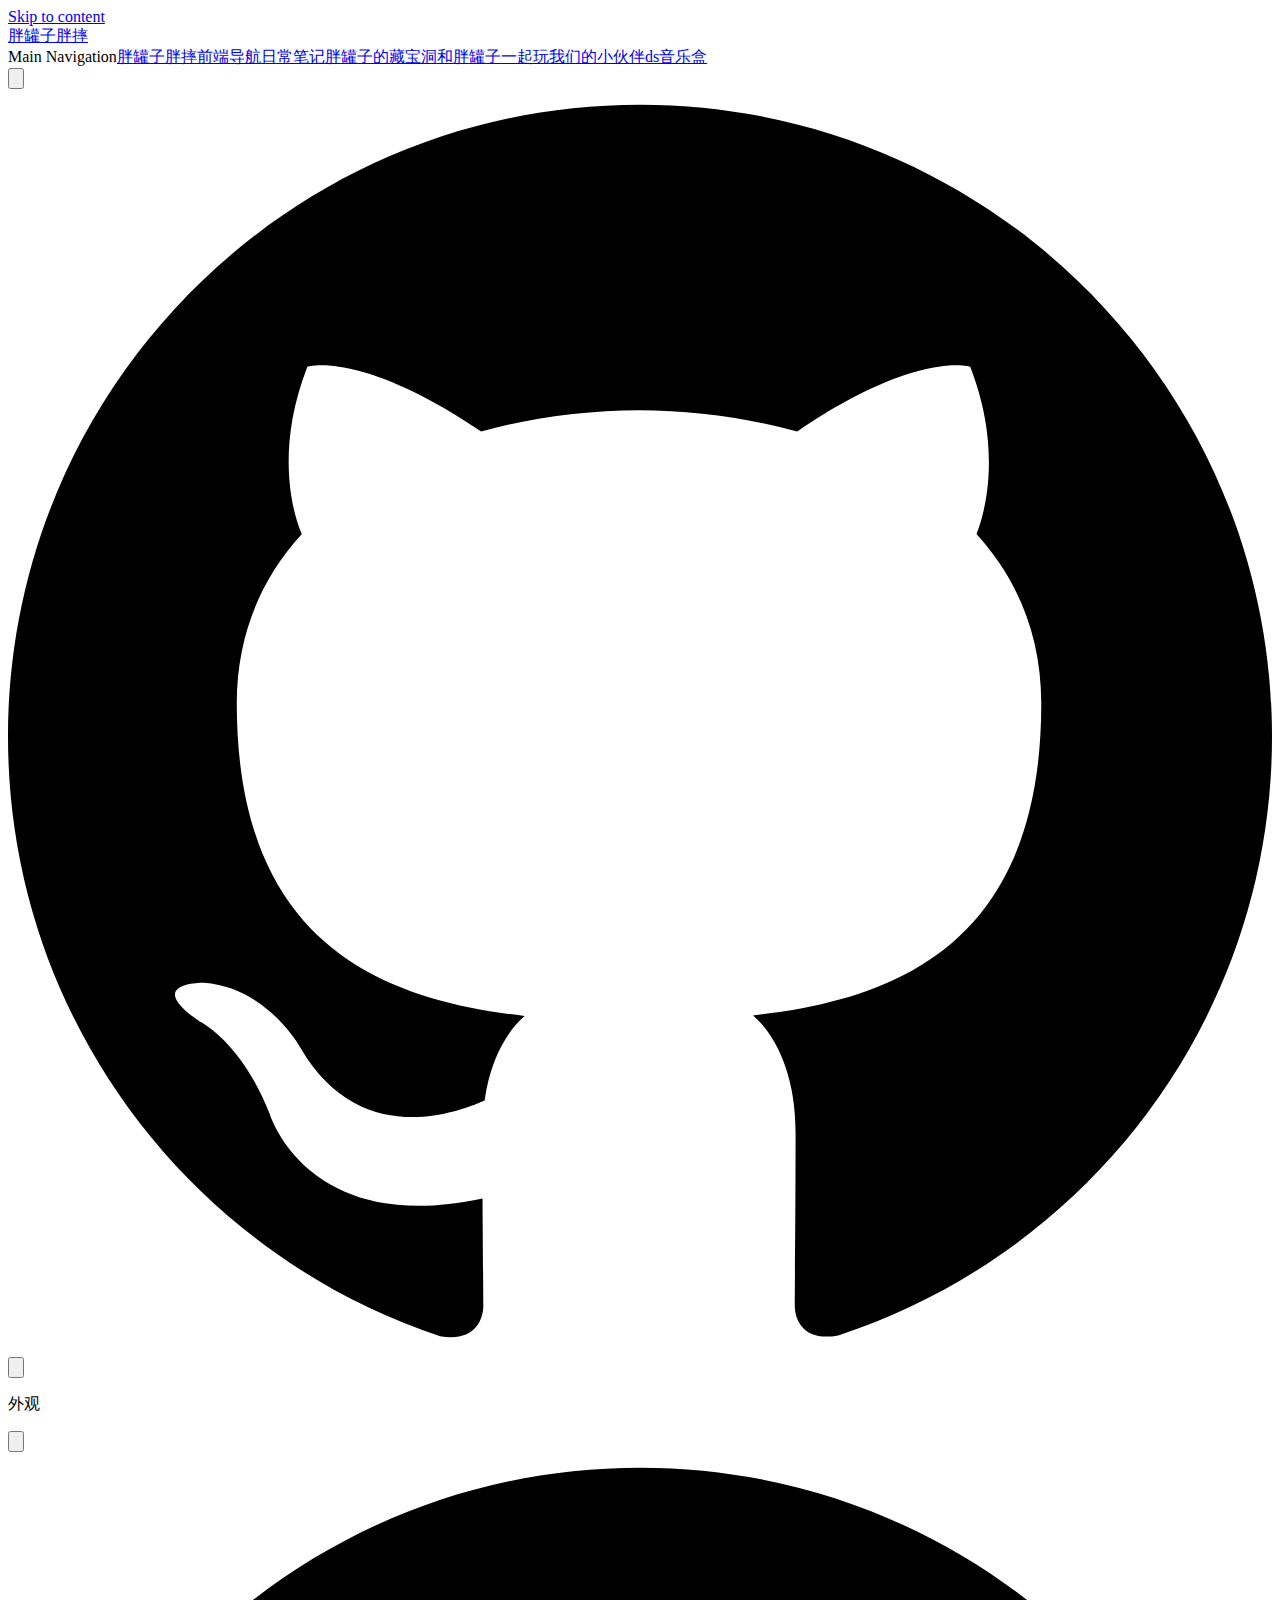
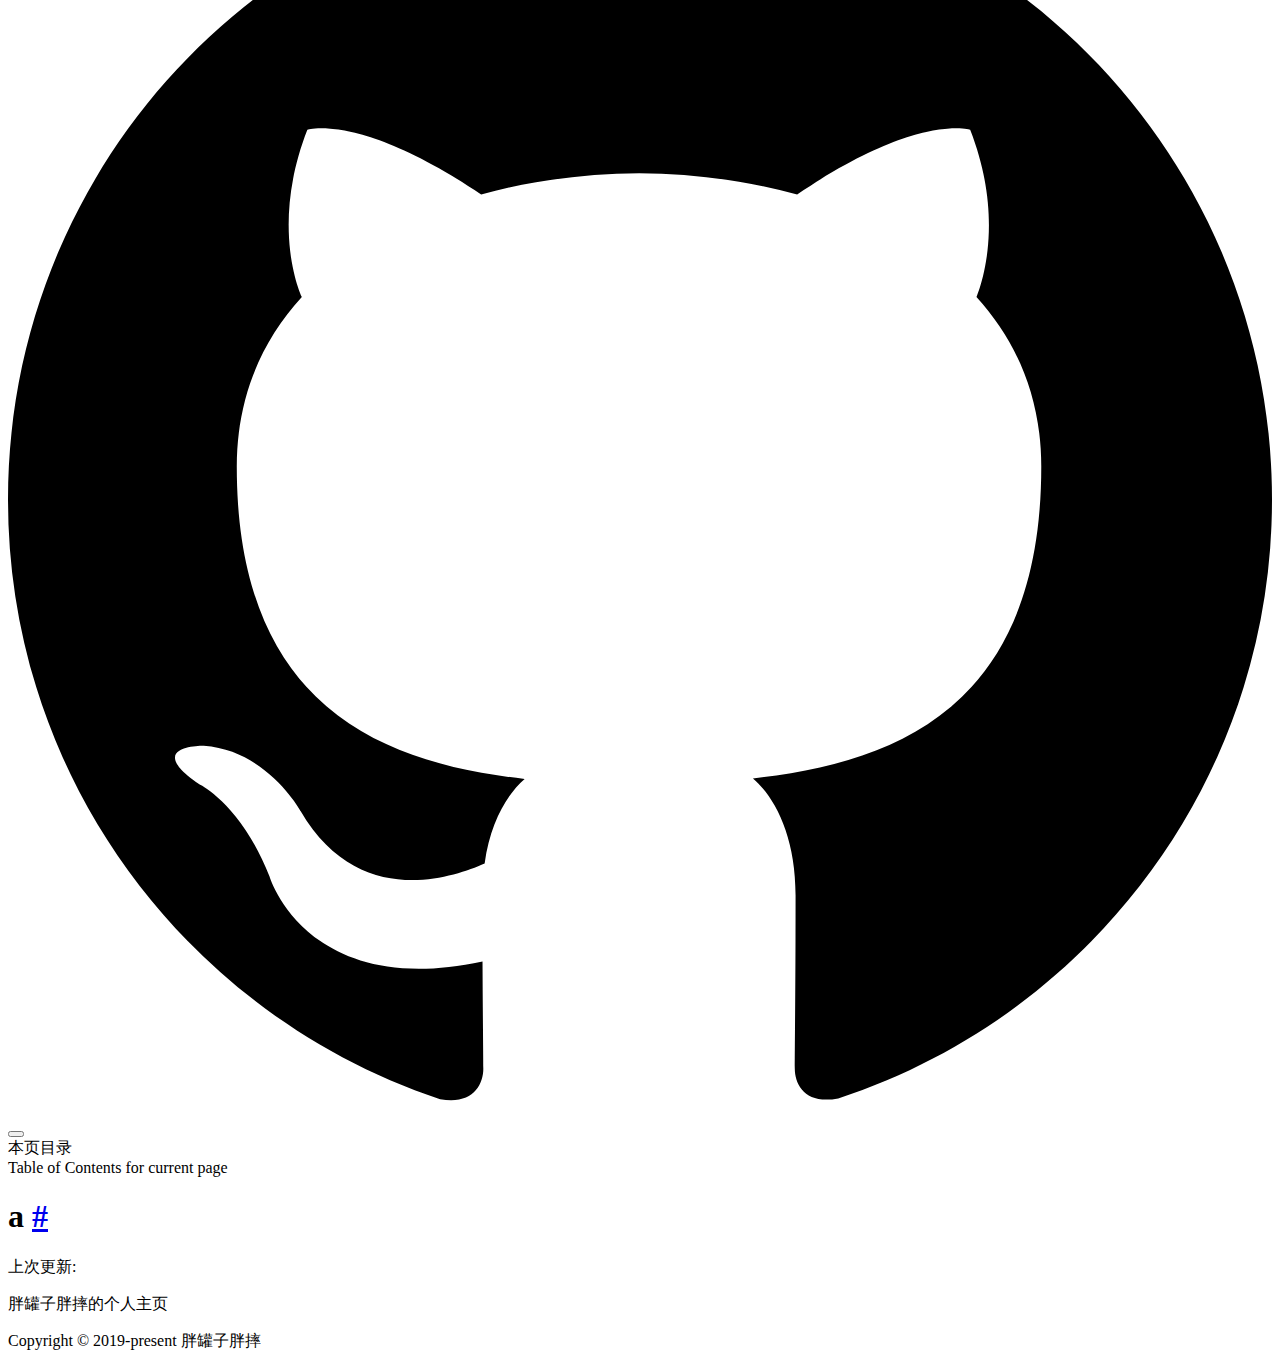
==== commit 42685c0e: "root" ====
--- a/mine/index.html
+++ b/mine/index.html
@@ -5,17 +5,17 @@
     <meta name="viewport" content="width=device-width,initial-scale=1">
     <title>a | 胖罐子胖摔</title>
     <meta name="description" content="胖罐子胖摔的个人主页">
-    <link rel="preload stylesheet" href="https://dreamerhub.github.io/DreamHub.github.io/assets/style.931ec949.css" as="style">
-    <link rel="modulepreload" href="https://dreamerhub.github.io/DreamHub.github.io/assets/app.4d18afb6.js">
-    <link rel="modulepreload" href="https://dreamerhub.github.io/DreamHub.github.io/assets/mine_index.md.d42ee820.lean.js">
+    <link rel="preload stylesheet" href="/DreamHub.github.io/assets/style.f061be16.css" as="style">
+    <link rel="modulepreload" href="/DreamHub.github.io/assets/app.bdc58c08.js">
+    <link rel="modulepreload" href="/DreamHub.github.io/assets/mine_index.md.486d4bdc.lean.js">
     
     <link rel="icon" href="https://pic.imgdb.cn/item/6403e719f144a01007bf545d.png">
   <script id="check-dark-light">(()=>{const e=localStorage.getItem("vitepress-theme-appearance")||"",a=window.matchMedia("(prefers-color-scheme: dark)").matches;(!e||e==="auto"?a:e==="dark")&&document.documentElement.classList.add("dark")})();</script>
   </head>
   <body>
-    <div id="app"><div class="Layout" data-v-679b8132><!--[--><!--]--><!--[--><span tabindex="-1" data-v-c9a4723c></span><a href="#VPContent" class="VPSkipLink visually-hidden" data-v-c9a4723c> Skip to content </a><!--]--><!----><header class="VPNav" data-v-679b8132 data-v-7802284f><div class="VPNavBar" data-v-7802284f data-v-97e6d935><div class="container" data-v-97e6d935><div class="title" data-v-97e6d935><div class="VPNavBarTitle" data-v-97e6d935 data-v-a42cab75><a class="title" href="https:/dreamerhub.github.io/DreamHub.github.io/" data-v-a42cab75><!--[--><!--]--><!--[--><img class="VPImage logo" src="https://pic.imgdb.cn/item/6403e719f144a01007bf545d.png" alt data-v-2946f757><!--]--><!--[-->胖罐子胖摔<!--]--><!--[--><!--]--></a></div></div><div class="content" data-v-97e6d935><div class="curtain" data-v-97e6d935></div><div class="content-body" data-v-97e6d935><!--[--><!--]--><!----><nav aria-labelledby="main-nav-aria-label" class="VPNavBarMenu menu" data-v-97e6d935 data-v-7a8bd467><span id="main-nav-aria-label" class="visually-hidden" data-v-7a8bd467>Main Navigation</span><!--[--><!--[--><a class="VPLink link VPNavBarMenuLink" href="https:/dreamerhub.github.io/DreamHub.github.io/mine/index.html" data-v-7a8bd467 data-v-ab434766 data-v-702ee2b0><!--[-->胖罐子胖摔<!--]--><!----></a><!--]--><!--[--><a class="VPLink link VPNavBarMenuLink" href="https:/dreamerhub.github.io/DreamHub.github.io/navigation/index.html" data-v-7a8bd467 data-v-ab434766 data-v-702ee2b0><!--[-->前端导航<!--]--><!----></a><!--]--><!--[--><a class="VPLink link VPNavBarMenuLink" href="https:/dreamerhub.github.io/DreamHub.github.io/note/" data-v-7a8bd467 data-v-ab434766 data-v-702ee2b0><!--[-->日常笔记<!--]--><!----></a><!--]--><!--[--><a class="VPLink link VPNavBarMenuLink" href="https:/dreamerhub.github.io/DreamHub.github.io/warehouse/" data-v-7a8bd467 data-v-ab434766 data-v-702ee2b0><!--[-->胖罐子的藏宝洞<!--]--><!----></a><!--]--><!--[--><a class="VPLink link VPNavBarMenuLink" href="https:/dreamerhub.github.io/DreamHub.github.io/links/QRcode.html" data-v-7a8bd467 data-v-ab434766 data-v-702ee2b0><!--[-->和胖罐子一起玩<!--]--><!----></a><!--]--><!--[--><a class="VPLink link VPNavBarMenuLink" href="https:/dreamerhub.github.io/DreamHub.github.io/team/index.html" data-v-7a8bd467 data-v-ab434766 data-v-702ee2b0><!--[-->我们的小伙伴<!--]--><!----></a><!--]--><!--[--><a class="VPLink link VPNavBarMenuLink" href="https:/dreamerhub.github.io/DreamHub.github.io/music/index.html" data-v-7a8bd467 data-v-ab434766 data-v-702ee2b0><!--[-->ds音乐盒<!--]--><!----></a><!--]--><!--]--></nav><!----><div class="VPNavBarAppearance appearance" data-v-97e6d935 data-v-75c7349e><button class="VPSwitch VPSwitchAppearance" type="button" role="switch" aria-label="toggle dark mode" aria-checked="false" data-v-75c7349e data-v-db6152ee data-v-adc49377><span class="check" data-v-adc49377><span class="icon" data-v-adc49377><!--[--><svg xmlns="http://www.w3.org/2000/svg" aria-hidden="true" focusable="false" viewbox="0 0 24 24" class="sun" data-v-db6152ee><path d="M12,18c-3.3,0-6-2.7-6-6s2.7-6,6-6s6,2.7,6,6S15.3,18,12,18zM12,8c-2.2,0-4,1.8-4,4c0,2.2,1.8,4,4,4c2.2,0,4-1.8,4-4C16,9.8,14.2,8,12,8z"></path><path d="M12,4c-0.6,0-1-0.4-1-1V1c0-0.6,0.4-1,1-1s1,0.4,1,1v2C13,3.6,12.6,4,12,4z"></path><path d="M12,24c-0.6,0-1-0.4-1-1v-2c0-0.6,0.4-1,1-1s1,0.4,1,1v2C13,23.6,12.6,24,12,24z"></path><path d="M5.6,6.6c-0.3,0-0.5-0.1-0.7-0.3L3.5,4.9c-0.4-0.4-0.4-1,0-1.4s1-0.4,1.4,0l1.4,1.4c0.4,0.4,0.4,1,0,1.4C6.2,6.5,5.9,6.6,5.6,6.6z"></path><path d="M19.8,20.8c-0.3,0-0.5-0.1-0.7-0.3l-1.4-1.4c-0.4-0.4-0.4-1,0-1.4s1-0.4,1.4,0l1.4,1.4c0.4,0.4,0.4,1,0,1.4C20.3,20.7,20,20.8,19.8,20.8z"></path><path d="M3,13H1c-0.6,0-1-0.4-1-1s0.4-1,1-1h2c0.6,0,1,0.4,1,1S3.6,13,3,13z"></path><path d="M23,13h-2c-0.6,0-1-0.4-1-1s0.4-1,1-1h2c0.6,0,1,0.4,1,1S23.6,13,23,13z"></path><path d="M4.2,20.8c-0.3,0-0.5-0.1-0.7-0.3c-0.4-0.4-0.4-1,0-1.4l1.4-1.4c0.4-0.4,1-0.4,1.4,0s0.4,1,0,1.4l-1.4,1.4C4.7,20.7,4.5,20.8,4.2,20.8z"></path><path d="M18.4,6.6c-0.3,0-0.5-0.1-0.7-0.3c-0.4-0.4-0.4-1,0-1.4l1.4-1.4c0.4-0.4,1-0.4,1.4,0s0.4,1,0,1.4l-1.4,1.4C18.9,6.5,18.6,6.6,18.4,6.6z"></path></svg><svg xmlns="http://www.w3.org/2000/svg" aria-hidden="true" focusable="false" viewbox="0 0 24 24" class="moon" data-v-db6152ee><path d="M12.1,22c-0.3,0-0.6,0-0.9,0c-5.5-0.5-9.5-5.4-9-10.9c0.4-4.8,4.2-8.6,9-9c0.4,0,0.8,0.2,1,0.5c0.2,0.3,0.2,0.8-0.1,1.1c-2,2.7-1.4,6.4,1.3,8.4c2.1,1.6,5,1.6,7.1,0c0.3-0.2,0.7-0.3,1.1-0.1c0.3,0.2,0.5,0.6,0.5,1c-0.2,2.7-1.5,5.1-3.6,6.8C16.6,21.2,14.4,22,12.1,22zM9.3,4.4c-2.9,1-5,3.6-5.2,6.8c-0.4,4.4,2.8,8.3,7.2,8.7c2.1,0.2,4.2-0.4,5.8-1.8c1.1-0.9,1.9-2.1,2.4-3.4c-2.5,0.9-5.3,0.5-7.5-1.1C9.2,11.4,8.1,7.7,9.3,4.4z"></path></svg><!--]--></span></span></button></div><div class="VPSocialLinks VPNavBarSocialLinks social-links" data-v-97e6d935 data-v-c0416bf5 data-v-c954d24e><!--[--><a class="VPSocialLink" href="https://github.com/gumingWu/vitepress-fun" target="_blank" rel="noopener" data-v-c954d24e data-v-fe4af0fa><svg role="img" viewBox="0 0 24 24" xmlns="http://www.w3.org/2000/svg"><title>GitHub</title><path d="M12 .297c-6.63 0-12 5.373-12 12 0 5.303 3.438 9.8 8.205 11.385.6.113.82-.258.82-.577 0-.285-.01-1.04-.015-2.04-3.338.724-4.042-1.61-4.042-1.61C4.422 18.07 3.633 17.7 3.633 17.7c-1.087-.744.084-.729.084-.729 1.205.084 1.838 1.236 1.838 1.236 1.07 1.835 2.809 1.305 3.495.998.108-.776.417-1.305.76-1.605-2.665-.3-5.466-1.332-5.466-5.93 0-1.31.465-2.38 1.235-3.22-.135-.303-.54-1.523.105-3.176 0 0 1.005-.322 3.3 1.23.96-.267 1.98-.399 3-.405 1.02.006 2.04.138 3 .405 2.28-1.552 3.285-1.23 3.285-1.23.645 1.653.24 2.873.12 3.176.765.84 1.23 1.91 1.23 3.22 0 4.61-2.805 5.625-5.475 5.92.42.36.81 1.096.81 2.22 0 1.606-.015 2.896-.015 3.286 0 .315.21.69.825.57C20.565 22.092 24 17.592 24 12.297c0-6.627-5.373-12-12-12"/></svg></a><!--]--></div><div class="VPFlyout VPNavBarExtra extra" data-v-97e6d935 data-v-a7780c4d data-v-fc416987><button type="button" class="button" aria-haspopup="true" aria-expanded="false" aria-label="extra navigation" data-v-fc416987><svg xmlns="http://www.w3.org/2000/svg" aria-hidden="true" focusable="false" viewbox="0 0 24 24" class="icon" data-v-fc416987><circle cx="12" cy="12" r="2"></circle><circle cx="19" cy="12" r="2"></circle><circle cx="5" cy="12" r="2"></circle></svg></button><div class="menu" data-v-fc416987><div class="VPMenu" data-v-fc416987 data-v-848cc32b><!----><!--[--><!--[--><!----><div class="group" data-v-a7780c4d><div class="item appearance" data-v-a7780c4d><p class="label" data-v-a7780c4d>外观</p><div class="appearance-action" data-v-a7780c4d><button class="VPSwitch VPSwitchAppearance" type="button" role="switch" aria-label="toggle dark mode" aria-checked="false" data-v-a7780c4d data-v-db6152ee data-v-adc49377><span class="check" data-v-adc49377><span class="icon" data-v-adc49377><!--[--><svg xmlns="http://www.w3.org/2000/svg" aria-hidden="true" focusable="false" viewbox="0 0 24 24" class="sun" data-v-db6152ee><path d="M12,18c-3.3,0-6-2.7-6-6s2.7-6,6-6s6,2.7,6,6S15.3,18,12,18zM12,8c-2.2,0-4,1.8-4,4c0,2.2,1.8,4,4,4c2.2,0,4-1.8,4-4C16,9.8,14.2,8,12,8z"></path><path d="M12,4c-0.6,0-1-0.4-1-1V1c0-0.6,0.4-1,1-1s1,0.4,1,1v2C13,3.6,12.6,4,12,4z"></path><path d="M12,24c-0.6,0-1-0.4-1-1v-2c0-0.6,0.4-1,1-1s1,0.4,1,1v2C13,23.6,12.6,24,12,24z"></path><path d="M5.6,6.6c-0.3,0-0.5-0.1-0.7-0.3L3.5,4.9c-0.4-0.4-0.4-1,0-1.4s1-0.4,1.4,0l1.4,1.4c0.4,0.4,0.4,1,0,1.4C6.2,6.5,5.9,6.6,5.6,6.6z"></path><path d="M19.8,20.8c-0.3,0-0.5-0.1-0.7-0.3l-1.4-1.4c-0.4-0.4-0.4-1,0-1.4s1-0.4,1.4,0l1.4,1.4c0.4,0.4,0.4,1,0,1.4C20.3,20.7,20,20.8,19.8,20.8z"></path><path d="M3,13H1c-0.6,0-1-0.4-1-1s0.4-1,1-1h2c0.6,0,1,0.4,1,1S3.6,13,3,13z"></path><path d="M23,13h-2c-0.6,0-1-0.4-1-1s0.4-1,1-1h2c0.6,0,1,0.4,1,1S23.6,13,23,13z"></path><path d="M4.2,20.8c-0.3,0-0.5-0.1-0.7-0.3c-0.4-0.4-0.4-1,0-1.4l1.4-1.4c0.4-0.4,1-0.4,1.4,0s0.4,1,0,1.4l-1.4,1.4C4.7,20.7,4.5,20.8,4.2,20.8z"></path><path d="M18.4,6.6c-0.3,0-0.5-0.1-0.7-0.3c-0.4-0.4-0.4-1,0-1.4l1.4-1.4c0.4-0.4,1-0.4,1.4,0s0.4,1,0,1.4l-1.4,1.4C18.9,6.5,18.6,6.6,18.4,6.6z"></path></svg><svg xmlns="http://www.w3.org/2000/svg" aria-hidden="true" focusable="false" viewbox="0 0 24 24" class="moon" data-v-db6152ee><path d="M12.1,22c-0.3,0-0.6,0-0.9,0c-5.5-0.5-9.5-5.4-9-10.9c0.4-4.8,4.2-8.6,9-9c0.4,0,0.8,0.2,1,0.5c0.2,0.3,0.2,0.8-0.1,1.1c-2,2.7-1.4,6.4,1.3,8.4c2.1,1.6,5,1.6,7.1,0c0.3-0.2,0.7-0.3,1.1-0.1c0.3,0.2,0.5,0.6,0.5,1c-0.2,2.7-1.5,5.1-3.6,6.8C16.6,21.2,14.4,22,12.1,22zM9.3,4.4c-2.9,1-5,3.6-5.2,6.8c-0.4,4.4,2.8,8.3,7.2,8.7c2.1,0.2,4.2-0.4,5.8-1.8c1.1-0.9,1.9-2.1,2.4-3.4c-2.5,0.9-5.3,0.5-7.5-1.1C9.2,11.4,8.1,7.7,9.3,4.4z"></path></svg><!--]--></span></span></button></div></div></div><div class="group" data-v-a7780c4d><div class="item social-links" data-v-a7780c4d><div class="VPSocialLinks social-links-list" data-v-a7780c4d data-v-c954d24e><!--[--><a class="VPSocialLink" href="https://github.com/gumingWu/vitepress-fun" target="_blank" rel="noopener" data-v-c954d24e data-v-fe4af0fa><svg role="img" viewBox="0 0 24 24" xmlns="http://www.w3.org/2000/svg"><title>GitHub</title><path d="M12 .297c-6.63 0-12 5.373-12 12 0 5.303 3.438 9.8 8.205 11.385.6.113.82-.258.82-.577 0-.285-.01-1.04-.015-2.04-3.338.724-4.042-1.61-4.042-1.61C4.422 18.07 3.633 17.7 3.633 17.7c-1.087-.744.084-.729.084-.729 1.205.084 1.838 1.236 1.838 1.236 1.07 1.835 2.809 1.305 3.495.998.108-.776.417-1.305.76-1.605-2.665-.3-5.466-1.332-5.466-5.93 0-1.31.465-2.38 1.235-3.22-.135-.303-.54-1.523.105-3.176 0 0 1.005-.322 3.3 1.23.96-.267 1.98-.399 3-.405 1.02.006 2.04.138 3 .405 2.28-1.552 3.285-1.23 3.285-1.23.645 1.653.24 2.873.12 3.176.765.84 1.23 1.91 1.23 3.22 0 4.61-2.805 5.625-5.475 5.92.42.36.81 1.096.81 2.22 0 1.606-.015 2.896-.015 3.286 0 .315.21.69.825.57C20.565 22.092 24 17.592 24 12.297c0-6.627-5.373-12-12-12"/></svg></a><!--]--></div></div></div><!--]--><!--]--></div></div></div><!--[--><!--]--><button type="button" class="VPNavBarHamburger hamburger" aria-label="mobile navigation" aria-expanded="false" aria-controls="VPNavScreen" data-v-97e6d935 data-v-33349e64><span class="container" data-v-33349e64><span class="top" data-v-33349e64></span><span class="middle" data-v-33349e64></span><span class="bottom" data-v-33349e64></span></span></button></div></div></div></div><!----></header><!----><!----><div class="VPContent" id="VPContent" data-v-679b8132 data-v-488d29ff><div class="VPDoc has-aside" data-v-488d29ff data-v-d16eca74><div class="container" data-v-d16eca74><div class="aside" data-v-d16eca74><div class="aside-curtain" data-v-d16eca74></div><div class="aside-container" data-v-d16eca74><div class="aside-content" data-v-d16eca74><div class="VPDocAside" data-v-d16eca74 data-v-f4b86fa1><!--[--><!--]--><!--[--><!--]--><div class="VPDocAsideOutline" data-v-f4b86fa1 data-v-4ba1f704><div class="content" data-v-4ba1f704><div class="outline-marker" data-v-4ba1f704></div><div class="outline-title" data-v-4ba1f704>本页目录</div><nav aria-labelledby="doc-outline-aria-label" data-v-4ba1f704><span class="visually-hidden" id="doc-outline-aria-label" data-v-4ba1f704> Table of Contents for current page </span><ul class="root" data-v-4ba1f704 data-v-8383d1b6><!--[--><!--]--></ul></nav></div></div><!--[--><!--]--><div class="spacer" data-v-f4b86fa1></div><!--[--><!--]--><!----><!--[--><!--]--><!--[--><!--]--></div></div></div></div><div class="content" data-v-d16eca74><div class="content-container" data-v-d16eca74><!--[--><!--]--><main class="main" data-v-d16eca74><div style="position:relative;" class="vp-doc https:_dreamerhub_github_io_DreamHub_github_io_mine_index" data-v-d16eca74><div><h1 id="a" tabindex="-1">a <a class="header-anchor" href="#a" aria-hidden="true">#</a></h1></div></div></main><!--[--><!--]--><footer class="VPDocFooter" data-v-d16eca74 data-v-037b763a><div class="edit-info" data-v-037b763a><!----><div class="last-updated" data-v-037b763a><p class="VPLastUpdated" data-v-037b763a data-v-376d5ed6>上次更新: <time datetime="2023-03-04T16:48:18.000Z" data-v-376d5ed6></time></p></div></div><!----></footer><!--[--><!--]--></div></div></div></div></div><footer class="VPFooter" data-v-679b8132 data-v-d92bc419><div class="container" data-v-d92bc419><p class="message" data-v-d92bc419>胖罐子胖摔的个人主页</p><p class="copyright" data-v-d92bc419>Copyright © 2019-present 胖罐子胖摔</p></div></footer><!--[--><!--]--></div></div>
-    <script>__VP_HASH_MAP__ = JSON.parse("{\"note_1.md\":\"19c39788\",\"index.md\":\"9f45ddc1\",\"links_qrcode.md\":\"eddf6f74\",\"mine_index.md\":\"d42ee820\",\"warehouse_index.md\":\"2fe12826\",\"music_index.md\":\"c3496ee8\",\"note_index.md\":\"48b405d3\",\"team_index.md\":\"8a1fde27\",\"navigation_index.md\":\"ebd8263a\"}")</script>
-    <script type="module" async src="https://dreamerhub.github.io/DreamHub.github.io/assets/app.4d18afb6.js"></script>
+    <div id="app"><div class="Layout" data-v-679b8132><!--[--><!--]--><!--[--><span tabindex="-1" data-v-c9a4723c></span><a href="#VPContent" class="VPSkipLink visually-hidden" data-v-c9a4723c> Skip to content </a><!--]--><!----><header class="VPNav" data-v-679b8132 data-v-7802284f><div class="VPNavBar" data-v-7802284f data-v-97e6d935><div class="container" data-v-97e6d935><div class="title" data-v-97e6d935><div class="VPNavBarTitle" data-v-97e6d935 data-v-a42cab75><a class="title" href="/DreamHub.github.io/" data-v-a42cab75><!--[--><!--]--><!--[--><img class="VPImage logo" src="https://pic.imgdb.cn/item/6403e719f144a01007bf545d.png" alt data-v-2946f757><!--]--><!--[-->胖罐子胖摔<!--]--><!--[--><!--]--></a></div></div><div class="content" data-v-97e6d935><div class="curtain" data-v-97e6d935></div><div class="content-body" data-v-97e6d935><!--[--><!--]--><!----><nav aria-labelledby="main-nav-aria-label" class="VPNavBarMenu menu" data-v-97e6d935 data-v-7a8bd467><span id="main-nav-aria-label" class="visually-hidden" data-v-7a8bd467>Main Navigation</span><!--[--><!--[--><a class="VPLink link VPNavBarMenuLink" href="/DreamHub.github.io/mine/index.html" data-v-7a8bd467 data-v-ab434766 data-v-702ee2b0><!--[-->胖罐子胖摔<!--]--><!----></a><!--]--><!--[--><a class="VPLink link VPNavBarMenuLink" href="/DreamHub.github.io/navigation/index.html" data-v-7a8bd467 data-v-ab434766 data-v-702ee2b0><!--[-->前端导航<!--]--><!----></a><!--]--><!--[--><a class="VPLink link VPNavBarMenuLink" href="/DreamHub.github.io/note/" data-v-7a8bd467 data-v-ab434766 data-v-702ee2b0><!--[-->日常笔记<!--]--><!----></a><!--]--><!--[--><a class="VPLink link VPNavBarMenuLink" href="/DreamHub.github.io/warehouse/" data-v-7a8bd467 data-v-ab434766 data-v-702ee2b0><!--[-->胖罐子的藏宝洞<!--]--><!----></a><!--]--><!--[--><a class="VPLink link VPNavBarMenuLink" href="/DreamHub.github.io/links/QRcode.html" data-v-7a8bd467 data-v-ab434766 data-v-702ee2b0><!--[-->和胖罐子一起玩<!--]--><!----></a><!--]--><!--[--><a class="VPLink link VPNavBarMenuLink" href="/DreamHub.github.io/team/index.html" data-v-7a8bd467 data-v-ab434766 data-v-702ee2b0><!--[-->我们的小伙伴<!--]--><!----></a><!--]--><!--[--><a class="VPLink link VPNavBarMenuLink" href="/DreamHub.github.io/music/index.html" data-v-7a8bd467 data-v-ab434766 data-v-702ee2b0><!--[-->ds音乐盒<!--]--><!----></a><!--]--><!--]--></nav><!----><div class="VPNavBarAppearance appearance" data-v-97e6d935 data-v-75c7349e><button class="VPSwitch VPSwitchAppearance" type="button" role="switch" aria-label="toggle dark mode" aria-checked="false" data-v-75c7349e data-v-db6152ee data-v-adc49377><span class="check" data-v-adc49377><span class="icon" data-v-adc49377><!--[--><svg xmlns="http://www.w3.org/2000/svg" aria-hidden="true" focusable="false" viewbox="0 0 24 24" class="sun" data-v-db6152ee><path d="M12,18c-3.3,0-6-2.7-6-6s2.7-6,6-6s6,2.7,6,6S15.3,18,12,18zM12,8c-2.2,0-4,1.8-4,4c0,2.2,1.8,4,4,4c2.2,0,4-1.8,4-4C16,9.8,14.2,8,12,8z"></path><path d="M12,4c-0.6,0-1-0.4-1-1V1c0-0.6,0.4-1,1-1s1,0.4,1,1v2C13,3.6,12.6,4,12,4z"></path><path d="M12,24c-0.6,0-1-0.4-1-1v-2c0-0.6,0.4-1,1-1s1,0.4,1,1v2C13,23.6,12.6,24,12,24z"></path><path d="M5.6,6.6c-0.3,0-0.5-0.1-0.7-0.3L3.5,4.9c-0.4-0.4-0.4-1,0-1.4s1-0.4,1.4,0l1.4,1.4c0.4,0.4,0.4,1,0,1.4C6.2,6.5,5.9,6.6,5.6,6.6z"></path><path d="M19.8,20.8c-0.3,0-0.5-0.1-0.7-0.3l-1.4-1.4c-0.4-0.4-0.4-1,0-1.4s1-0.4,1.4,0l1.4,1.4c0.4,0.4,0.4,1,0,1.4C20.3,20.7,20,20.8,19.8,20.8z"></path><path d="M3,13H1c-0.6,0-1-0.4-1-1s0.4-1,1-1h2c0.6,0,1,0.4,1,1S3.6,13,3,13z"></path><path d="M23,13h-2c-0.6,0-1-0.4-1-1s0.4-1,1-1h2c0.6,0,1,0.4,1,1S23.6,13,23,13z"></path><path d="M4.2,20.8c-0.3,0-0.5-0.1-0.7-0.3c-0.4-0.4-0.4-1,0-1.4l1.4-1.4c0.4-0.4,1-0.4,1.4,0s0.4,1,0,1.4l-1.4,1.4C4.7,20.7,4.5,20.8,4.2,20.8z"></path><path d="M18.4,6.6c-0.3,0-0.5-0.1-0.7-0.3c-0.4-0.4-0.4-1,0-1.4l1.4-1.4c0.4-0.4,1-0.4,1.4,0s0.4,1,0,1.4l-1.4,1.4C18.9,6.5,18.6,6.6,18.4,6.6z"></path></svg><svg xmlns="http://www.w3.org/2000/svg" aria-hidden="true" focusable="false" viewbox="0 0 24 24" class="moon" data-v-db6152ee><path d="M12.1,22c-0.3,0-0.6,0-0.9,0c-5.5-0.5-9.5-5.4-9-10.9c0.4-4.8,4.2-8.6,9-9c0.4,0,0.8,0.2,1,0.5c0.2,0.3,0.2,0.8-0.1,1.1c-2,2.7-1.4,6.4,1.3,8.4c2.1,1.6,5,1.6,7.1,0c0.3-0.2,0.7-0.3,1.1-0.1c0.3,0.2,0.5,0.6,0.5,1c-0.2,2.7-1.5,5.1-3.6,6.8C16.6,21.2,14.4,22,12.1,22zM9.3,4.4c-2.9,1-5,3.6-5.2,6.8c-0.4,4.4,2.8,8.3,7.2,8.7c2.1,0.2,4.2-0.4,5.8-1.8c1.1-0.9,1.9-2.1,2.4-3.4c-2.5,0.9-5.3,0.5-7.5-1.1C9.2,11.4,8.1,7.7,9.3,4.4z"></path></svg><!--]--></span></span></button></div><div class="VPSocialLinks VPNavBarSocialLinks social-links" data-v-97e6d935 data-v-c0416bf5 data-v-c954d24e><!--[--><a class="VPSocialLink" href="https://github.com/gumingWu/vitepress-fun" target="_blank" rel="noopener" data-v-c954d24e data-v-fe4af0fa><svg role="img" viewBox="0 0 24 24" xmlns="http://www.w3.org/2000/svg"><title>GitHub</title><path d="M12 .297c-6.63 0-12 5.373-12 12 0 5.303 3.438 9.8 8.205 11.385.6.113.82-.258.82-.577 0-.285-.01-1.04-.015-2.04-3.338.724-4.042-1.61-4.042-1.61C4.422 18.07 3.633 17.7 3.633 17.7c-1.087-.744.084-.729.084-.729 1.205.084 1.838 1.236 1.838 1.236 1.07 1.835 2.809 1.305 3.495.998.108-.776.417-1.305.76-1.605-2.665-.3-5.466-1.332-5.466-5.93 0-1.31.465-2.38 1.235-3.22-.135-.303-.54-1.523.105-3.176 0 0 1.005-.322 3.3 1.23.96-.267 1.98-.399 3-.405 1.02.006 2.04.138 3 .405 2.28-1.552 3.285-1.23 3.285-1.23.645 1.653.24 2.873.12 3.176.765.84 1.23 1.91 1.23 3.22 0 4.61-2.805 5.625-5.475 5.92.42.36.81 1.096.81 2.22 0 1.606-.015 2.896-.015 3.286 0 .315.21.69.825.57C20.565 22.092 24 17.592 24 12.297c0-6.627-5.373-12-12-12"/></svg></a><!--]--></div><div class="VPFlyout VPNavBarExtra extra" data-v-97e6d935 data-v-a7780c4d data-v-fc416987><button type="button" class="button" aria-haspopup="true" aria-expanded="false" aria-label="extra navigation" data-v-fc416987><svg xmlns="http://www.w3.org/2000/svg" aria-hidden="true" focusable="false" viewbox="0 0 24 24" class="icon" data-v-fc416987><circle cx="12" cy="12" r="2"></circle><circle cx="19" cy="12" r="2"></circle><circle cx="5" cy="12" r="2"></circle></svg></button><div class="menu" data-v-fc416987><div class="VPMenu" data-v-fc416987 data-v-848cc32b><!----><!--[--><!--[--><!----><div class="group" data-v-a7780c4d><div class="item appearance" data-v-a7780c4d><p class="label" data-v-a7780c4d>外观</p><div class="appearance-action" data-v-a7780c4d><button class="VPSwitch VPSwitchAppearance" type="button" role="switch" aria-label="toggle dark mode" aria-checked="false" data-v-a7780c4d data-v-db6152ee data-v-adc49377><span class="check" data-v-adc49377><span class="icon" data-v-adc49377><!--[--><svg xmlns="http://www.w3.org/2000/svg" aria-hidden="true" focusable="false" viewbox="0 0 24 24" class="sun" data-v-db6152ee><path d="M12,18c-3.3,0-6-2.7-6-6s2.7-6,6-6s6,2.7,6,6S15.3,18,12,18zM12,8c-2.2,0-4,1.8-4,4c0,2.2,1.8,4,4,4c2.2,0,4-1.8,4-4C16,9.8,14.2,8,12,8z"></path><path d="M12,4c-0.6,0-1-0.4-1-1V1c0-0.6,0.4-1,1-1s1,0.4,1,1v2C13,3.6,12.6,4,12,4z"></path><path d="M12,24c-0.6,0-1-0.4-1-1v-2c0-0.6,0.4-1,1-1s1,0.4,1,1v2C13,23.6,12.6,24,12,24z"></path><path d="M5.6,6.6c-0.3,0-0.5-0.1-0.7-0.3L3.5,4.9c-0.4-0.4-0.4-1,0-1.4s1-0.4,1.4,0l1.4,1.4c0.4,0.4,0.4,1,0,1.4C6.2,6.5,5.9,6.6,5.6,6.6z"></path><path d="M19.8,20.8c-0.3,0-0.5-0.1-0.7-0.3l-1.4-1.4c-0.4-0.4-0.4-1,0-1.4s1-0.4,1.4,0l1.4,1.4c0.4,0.4,0.4,1,0,1.4C20.3,20.7,20,20.8,19.8,20.8z"></path><path d="M3,13H1c-0.6,0-1-0.4-1-1s0.4-1,1-1h2c0.6,0,1,0.4,1,1S3.6,13,3,13z"></path><path d="M23,13h-2c-0.6,0-1-0.4-1-1s0.4-1,1-1h2c0.6,0,1,0.4,1,1S23.6,13,23,13z"></path><path d="M4.2,20.8c-0.3,0-0.5-0.1-0.7-0.3c-0.4-0.4-0.4-1,0-1.4l1.4-1.4c0.4-0.4,1-0.4,1.4,0s0.4,1,0,1.4l-1.4,1.4C4.7,20.7,4.5,20.8,4.2,20.8z"></path><path d="M18.4,6.6c-0.3,0-0.5-0.1-0.7-0.3c-0.4-0.4-0.4-1,0-1.4l1.4-1.4c0.4-0.4,1-0.4,1.4,0s0.4,1,0,1.4l-1.4,1.4C18.9,6.5,18.6,6.6,18.4,6.6z"></path></svg><svg xmlns="http://www.w3.org/2000/svg" aria-hidden="true" focusable="false" viewbox="0 0 24 24" class="moon" data-v-db6152ee><path d="M12.1,22c-0.3,0-0.6,0-0.9,0c-5.5-0.5-9.5-5.4-9-10.9c0.4-4.8,4.2-8.6,9-9c0.4,0,0.8,0.2,1,0.5c0.2,0.3,0.2,0.8-0.1,1.1c-2,2.7-1.4,6.4,1.3,8.4c2.1,1.6,5,1.6,7.1,0c0.3-0.2,0.7-0.3,1.1-0.1c0.3,0.2,0.5,0.6,0.5,1c-0.2,2.7-1.5,5.1-3.6,6.8C16.6,21.2,14.4,22,12.1,22zM9.3,4.4c-2.9,1-5,3.6-5.2,6.8c-0.4,4.4,2.8,8.3,7.2,8.7c2.1,0.2,4.2-0.4,5.8-1.8c1.1-0.9,1.9-2.1,2.4-3.4c-2.5,0.9-5.3,0.5-7.5-1.1C9.2,11.4,8.1,7.7,9.3,4.4z"></path></svg><!--]--></span></span></button></div></div></div><div class="group" data-v-a7780c4d><div class="item social-links" data-v-a7780c4d><div class="VPSocialLinks social-links-list" data-v-a7780c4d data-v-c954d24e><!--[--><a class="VPSocialLink" href="https://github.com/gumingWu/vitepress-fun" target="_blank" rel="noopener" data-v-c954d24e data-v-fe4af0fa><svg role="img" viewBox="0 0 24 24" xmlns="http://www.w3.org/2000/svg"><title>GitHub</title><path d="M12 .297c-6.63 0-12 5.373-12 12 0 5.303 3.438 9.8 8.205 11.385.6.113.82-.258.82-.577 0-.285-.01-1.04-.015-2.04-3.338.724-4.042-1.61-4.042-1.61C4.422 18.07 3.633 17.7 3.633 17.7c-1.087-.744.084-.729.084-.729 1.205.084 1.838 1.236 1.838 1.236 1.07 1.835 2.809 1.305 3.495.998.108-.776.417-1.305.76-1.605-2.665-.3-5.466-1.332-5.466-5.93 0-1.31.465-2.38 1.235-3.22-.135-.303-.54-1.523.105-3.176 0 0 1.005-.322 3.3 1.23.96-.267 1.98-.399 3-.405 1.02.006 2.04.138 3 .405 2.28-1.552 3.285-1.23 3.285-1.23.645 1.653.24 2.873.12 3.176.765.84 1.23 1.91 1.23 3.22 0 4.61-2.805 5.625-5.475 5.92.42.36.81 1.096.81 2.22 0 1.606-.015 2.896-.015 3.286 0 .315.21.69.825.57C20.565 22.092 24 17.592 24 12.297c0-6.627-5.373-12-12-12"/></svg></a><!--]--></div></div></div><!--]--><!--]--></div></div></div><!--[--><!--]--><button type="button" class="VPNavBarHamburger hamburger" aria-label="mobile navigation" aria-expanded="false" aria-controls="VPNavScreen" data-v-97e6d935 data-v-33349e64><span class="container" data-v-33349e64><span class="top" data-v-33349e64></span><span class="middle" data-v-33349e64></span><span class="bottom" data-v-33349e64></span></span></button></div></div></div></div><!----></header><!----><!----><div class="VPContent" id="VPContent" data-v-679b8132 data-v-488d29ff><div class="VPDoc has-aside" data-v-488d29ff data-v-d16eca74><div class="container" data-v-d16eca74><div class="aside" data-v-d16eca74><div class="aside-curtain" data-v-d16eca74></div><div class="aside-container" data-v-d16eca74><div class="aside-content" data-v-d16eca74><div class="VPDocAside" data-v-d16eca74 data-v-f4b86fa1><!--[--><!--]--><!--[--><!--]--><div class="VPDocAsideOutline" data-v-f4b86fa1 data-v-4ba1f704><div class="content" data-v-4ba1f704><div class="outline-marker" data-v-4ba1f704></div><div class="outline-title" data-v-4ba1f704>本页目录</div><nav aria-labelledby="doc-outline-aria-label" data-v-4ba1f704><span class="visually-hidden" id="doc-outline-aria-label" data-v-4ba1f704> Table of Contents for current page </span><ul class="root" data-v-4ba1f704 data-v-8383d1b6><!--[--><!--]--></ul></nav></div></div><!--[--><!--]--><div class="spacer" data-v-f4b86fa1></div><!--[--><!--]--><!----><!--[--><!--]--><!--[--><!--]--></div></div></div></div><div class="content" data-v-d16eca74><div class="content-container" data-v-d16eca74><!--[--><!--]--><main class="main" data-v-d16eca74><div style="position:relative;" class="vp-doc _DreamHub_github_io_mine_index" data-v-d16eca74><div><h1 id="a" tabindex="-1">a <a class="header-anchor" href="#a" aria-hidden="true">#</a></h1></div></div></main><!--[--><!--]--><footer class="VPDocFooter" data-v-d16eca74 data-v-037b763a><div class="edit-info" data-v-037b763a><!----><div class="last-updated" data-v-037b763a><p class="VPLastUpdated" data-v-037b763a data-v-376d5ed6>上次更新: <time datetime="2023-03-04T16:48:18.000Z" data-v-376d5ed6></time></p></div></div><!----></footer><!--[--><!--]--></div></div></div></div></div><footer class="VPFooter" data-v-679b8132 data-v-d92bc419><div class="container" data-v-d92bc419><p class="message" data-v-d92bc419>胖罐子胖摔的个人主页</p><p class="copyright" data-v-d92bc419>Copyright © 2019-present 胖罐子胖摔</p></div></footer><!--[--><!--]--></div></div>
+    <script>__VP_HASH_MAP__ = JSON.parse("{\"warehouse_index.md\":\"e2fff848\",\"note_index.md\":\"2ffea661\",\"mine_index.md\":\"486d4bdc\",\"music_index.md\":\"a72954b3\",\"index.md\":\"5c67561c\",\"links_qrcode.md\":\"99b7a081\",\"note_1.md\":\"4b3094c6\",\"team_index.md\":\"b0d9ca77\",\"navigation_index.md\":\"976b4de2\"}")</script>
+    <script type="module" async src="/DreamHub.github.io/assets/app.bdc58c08.js"></script>
     
   </body>
 </html>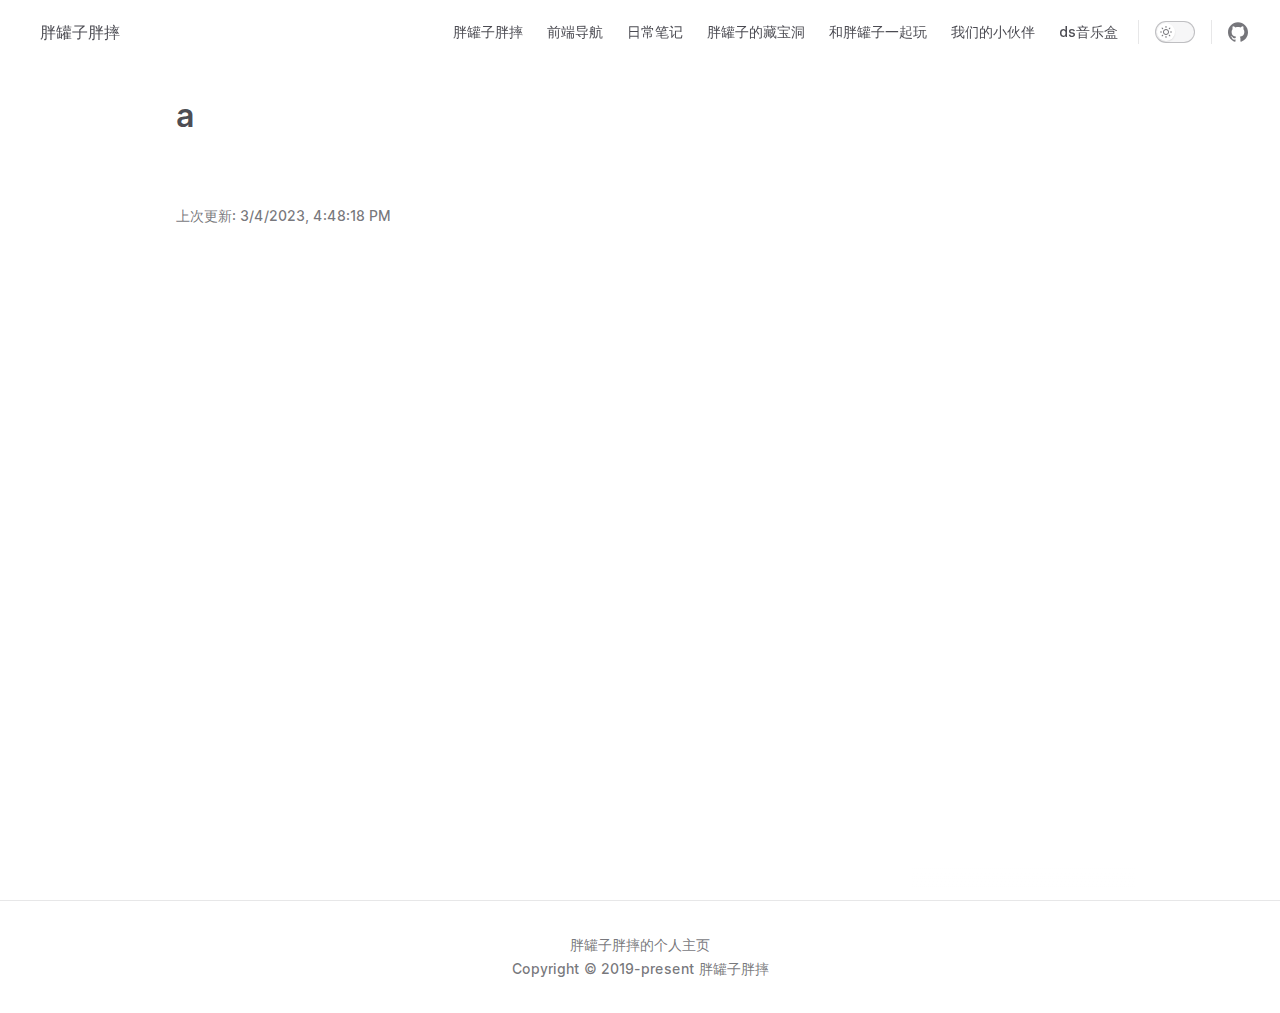
==== commit f8527af5: "root" ====
--- a/mine/index.html
+++ b/mine/index.html
@@ -5,17 +5,17 @@
     <meta name="viewport" content="width=device-width,initial-scale=1">
     <title>a | 胖罐子胖摔</title>
     <meta name="description" content="胖罐子胖摔的个人主页">
-    <link rel="preload stylesheet" href="/DreamHub.github.io/assets/style.f061be16.css" as="style">
-    <link rel="modulepreload" href="/DreamHub.github.io/assets/app.bdc58c08.js">
-    <link rel="modulepreload" href="/DreamHub.github.io/assets/mine_index.md.486d4bdc.lean.js">
+    <link rel="preload stylesheet" href="/assets/style.12e2dd82.css" as="style">
+    <link rel="modulepreload" href="/assets/app.fdc96775.js">
+    <link rel="modulepreload" href="/assets/mine_index.md.edd20bd4.lean.js">
     
     <link rel="icon" href="https://pic.imgdb.cn/item/6403e719f144a01007bf545d.png">
   <script id="check-dark-light">(()=>{const e=localStorage.getItem("vitepress-theme-appearance")||"",a=window.matchMedia("(prefers-color-scheme: dark)").matches;(!e||e==="auto"?a:e==="dark")&&document.documentElement.classList.add("dark")})();</script>
   </head>
   <body>
-    <div id="app"><div class="Layout" data-v-679b8132><!--[--><!--]--><!--[--><span tabindex="-1" data-v-c9a4723c></span><a href="#VPContent" class="VPSkipLink visually-hidden" data-v-c9a4723c> Skip to content </a><!--]--><!----><header class="VPNav" data-v-679b8132 data-v-7802284f><div class="VPNavBar" data-v-7802284f data-v-97e6d935><div class="container" data-v-97e6d935><div class="title" data-v-97e6d935><div class="VPNavBarTitle" data-v-97e6d935 data-v-a42cab75><a class="title" href="/DreamHub.github.io/" data-v-a42cab75><!--[--><!--]--><!--[--><img class="VPImage logo" src="https://pic.imgdb.cn/item/6403e719f144a01007bf545d.png" alt data-v-2946f757><!--]--><!--[-->胖罐子胖摔<!--]--><!--[--><!--]--></a></div></div><div class="content" data-v-97e6d935><div class="curtain" data-v-97e6d935></div><div class="content-body" data-v-97e6d935><!--[--><!--]--><!----><nav aria-labelledby="main-nav-aria-label" class="VPNavBarMenu menu" data-v-97e6d935 data-v-7a8bd467><span id="main-nav-aria-label" class="visually-hidden" data-v-7a8bd467>Main Navigation</span><!--[--><!--[--><a class="VPLink link VPNavBarMenuLink" href="/DreamHub.github.io/mine/index.html" data-v-7a8bd467 data-v-ab434766 data-v-702ee2b0><!--[-->胖罐子胖摔<!--]--><!----></a><!--]--><!--[--><a class="VPLink link VPNavBarMenuLink" href="/DreamHub.github.io/navigation/index.html" data-v-7a8bd467 data-v-ab434766 data-v-702ee2b0><!--[-->前端导航<!--]--><!----></a><!--]--><!--[--><a class="VPLink link VPNavBarMenuLink" href="/DreamHub.github.io/note/" data-v-7a8bd467 data-v-ab434766 data-v-702ee2b0><!--[-->日常笔记<!--]--><!----></a><!--]--><!--[--><a class="VPLink link VPNavBarMenuLink" href="/DreamHub.github.io/warehouse/" data-v-7a8bd467 data-v-ab434766 data-v-702ee2b0><!--[-->胖罐子的藏宝洞<!--]--><!----></a><!--]--><!--[--><a class="VPLink link VPNavBarMenuLink" href="/DreamHub.github.io/links/QRcode.html" data-v-7a8bd467 data-v-ab434766 data-v-702ee2b0><!--[-->和胖罐子一起玩<!--]--><!----></a><!--]--><!--[--><a class="VPLink link VPNavBarMenuLink" href="/DreamHub.github.io/team/index.html" data-v-7a8bd467 data-v-ab434766 data-v-702ee2b0><!--[-->我们的小伙伴<!--]--><!----></a><!--]--><!--[--><a class="VPLink link VPNavBarMenuLink" href="/DreamHub.github.io/music/index.html" data-v-7a8bd467 data-v-ab434766 data-v-702ee2b0><!--[-->ds音乐盒<!--]--><!----></a><!--]--><!--]--></nav><!----><div class="VPNavBarAppearance appearance" data-v-97e6d935 data-v-75c7349e><button class="VPSwitch VPSwitchAppearance" type="button" role="switch" aria-label="toggle dark mode" aria-checked="false" data-v-75c7349e data-v-db6152ee data-v-adc49377><span class="check" data-v-adc49377><span class="icon" data-v-adc49377><!--[--><svg xmlns="http://www.w3.org/2000/svg" aria-hidden="true" focusable="false" viewbox="0 0 24 24" class="sun" data-v-db6152ee><path d="M12,18c-3.3,0-6-2.7-6-6s2.7-6,6-6s6,2.7,6,6S15.3,18,12,18zM12,8c-2.2,0-4,1.8-4,4c0,2.2,1.8,4,4,4c2.2,0,4-1.8,4-4C16,9.8,14.2,8,12,8z"></path><path d="M12,4c-0.6,0-1-0.4-1-1V1c0-0.6,0.4-1,1-1s1,0.4,1,1v2C13,3.6,12.6,4,12,4z"></path><path d="M12,24c-0.6,0-1-0.4-1-1v-2c0-0.6,0.4-1,1-1s1,0.4,1,1v2C13,23.6,12.6,24,12,24z"></path><path d="M5.6,6.6c-0.3,0-0.5-0.1-0.7-0.3L3.5,4.9c-0.4-0.4-0.4-1,0-1.4s1-0.4,1.4,0l1.4,1.4c0.4,0.4,0.4,1,0,1.4C6.2,6.5,5.9,6.6,5.6,6.6z"></path><path d="M19.8,20.8c-0.3,0-0.5-0.1-0.7-0.3l-1.4-1.4c-0.4-0.4-0.4-1,0-1.4s1-0.4,1.4,0l1.4,1.4c0.4,0.4,0.4,1,0,1.4C20.3,20.7,20,20.8,19.8,20.8z"></path><path d="M3,13H1c-0.6,0-1-0.4-1-1s0.4-1,1-1h2c0.6,0,1,0.4,1,1S3.6,13,3,13z"></path><path d="M23,13h-2c-0.6,0-1-0.4-1-1s0.4-1,1-1h2c0.6,0,1,0.4,1,1S23.6,13,23,13z"></path><path d="M4.2,20.8c-0.3,0-0.5-0.1-0.7-0.3c-0.4-0.4-0.4-1,0-1.4l1.4-1.4c0.4-0.4,1-0.4,1.4,0s0.4,1,0,1.4l-1.4,1.4C4.7,20.7,4.5,20.8,4.2,20.8z"></path><path d="M18.4,6.6c-0.3,0-0.5-0.1-0.7-0.3c-0.4-0.4-0.4-1,0-1.4l1.4-1.4c0.4-0.4,1-0.4,1.4,0s0.4,1,0,1.4l-1.4,1.4C18.9,6.5,18.6,6.6,18.4,6.6z"></path></svg><svg xmlns="http://www.w3.org/2000/svg" aria-hidden="true" focusable="false" viewbox="0 0 24 24" class="moon" data-v-db6152ee><path d="M12.1,22c-0.3,0-0.6,0-0.9,0c-5.5-0.5-9.5-5.4-9-10.9c0.4-4.8,4.2-8.6,9-9c0.4,0,0.8,0.2,1,0.5c0.2,0.3,0.2,0.8-0.1,1.1c-2,2.7-1.4,6.4,1.3,8.4c2.1,1.6,5,1.6,7.1,0c0.3-0.2,0.7-0.3,1.1-0.1c0.3,0.2,0.5,0.6,0.5,1c-0.2,2.7-1.5,5.1-3.6,6.8C16.6,21.2,14.4,22,12.1,22zM9.3,4.4c-2.9,1-5,3.6-5.2,6.8c-0.4,4.4,2.8,8.3,7.2,8.7c2.1,0.2,4.2-0.4,5.8-1.8c1.1-0.9,1.9-2.1,2.4-3.4c-2.5,0.9-5.3,0.5-7.5-1.1C9.2,11.4,8.1,7.7,9.3,4.4z"></path></svg><!--]--></span></span></button></div><div class="VPSocialLinks VPNavBarSocialLinks social-links" data-v-97e6d935 data-v-c0416bf5 data-v-c954d24e><!--[--><a class="VPSocialLink" href="https://github.com/gumingWu/vitepress-fun" target="_blank" rel="noopener" data-v-c954d24e data-v-fe4af0fa><svg role="img" viewBox="0 0 24 24" xmlns="http://www.w3.org/2000/svg"><title>GitHub</title><path d="M12 .297c-6.63 0-12 5.373-12 12 0 5.303 3.438 9.8 8.205 11.385.6.113.82-.258.82-.577 0-.285-.01-1.04-.015-2.04-3.338.724-4.042-1.61-4.042-1.61C4.422 18.07 3.633 17.7 3.633 17.7c-1.087-.744.084-.729.084-.729 1.205.084 1.838 1.236 1.838 1.236 1.07 1.835 2.809 1.305 3.495.998.108-.776.417-1.305.76-1.605-2.665-.3-5.466-1.332-5.466-5.93 0-1.31.465-2.38 1.235-3.22-.135-.303-.54-1.523.105-3.176 0 0 1.005-.322 3.3 1.23.96-.267 1.98-.399 3-.405 1.02.006 2.04.138 3 .405 2.28-1.552 3.285-1.23 3.285-1.23.645 1.653.24 2.873.12 3.176.765.84 1.23 1.91 1.23 3.22 0 4.61-2.805 5.625-5.475 5.92.42.36.81 1.096.81 2.22 0 1.606-.015 2.896-.015 3.286 0 .315.21.69.825.57C20.565 22.092 24 17.592 24 12.297c0-6.627-5.373-12-12-12"/></svg></a><!--]--></div><div class="VPFlyout VPNavBarExtra extra" data-v-97e6d935 data-v-a7780c4d data-v-fc416987><button type="button" class="button" aria-haspopup="true" aria-expanded="false" aria-label="extra navigation" data-v-fc416987><svg xmlns="http://www.w3.org/2000/svg" aria-hidden="true" focusable="false" viewbox="0 0 24 24" class="icon" data-v-fc416987><circle cx="12" cy="12" r="2"></circle><circle cx="19" cy="12" r="2"></circle><circle cx="5" cy="12" r="2"></circle></svg></button><div class="menu" data-v-fc416987><div class="VPMenu" data-v-fc416987 data-v-848cc32b><!----><!--[--><!--[--><!----><div class="group" data-v-a7780c4d><div class="item appearance" data-v-a7780c4d><p class="label" data-v-a7780c4d>外观</p><div class="appearance-action" data-v-a7780c4d><button class="VPSwitch VPSwitchAppearance" type="button" role="switch" aria-label="toggle dark mode" aria-checked="false" data-v-a7780c4d data-v-db6152ee data-v-adc49377><span class="check" data-v-adc49377><span class="icon" data-v-adc49377><!--[--><svg xmlns="http://www.w3.org/2000/svg" aria-hidden="true" focusable="false" viewbox="0 0 24 24" class="sun" data-v-db6152ee><path d="M12,18c-3.3,0-6-2.7-6-6s2.7-6,6-6s6,2.7,6,6S15.3,18,12,18zM12,8c-2.2,0-4,1.8-4,4c0,2.2,1.8,4,4,4c2.2,0,4-1.8,4-4C16,9.8,14.2,8,12,8z"></path><path d="M12,4c-0.6,0-1-0.4-1-1V1c0-0.6,0.4-1,1-1s1,0.4,1,1v2C13,3.6,12.6,4,12,4z"></path><path d="M12,24c-0.6,0-1-0.4-1-1v-2c0-0.6,0.4-1,1-1s1,0.4,1,1v2C13,23.6,12.6,24,12,24z"></path><path d="M5.6,6.6c-0.3,0-0.5-0.1-0.7-0.3L3.5,4.9c-0.4-0.4-0.4-1,0-1.4s1-0.4,1.4,0l1.4,1.4c0.4,0.4,0.4,1,0,1.4C6.2,6.5,5.9,6.6,5.6,6.6z"></path><path d="M19.8,20.8c-0.3,0-0.5-0.1-0.7-0.3l-1.4-1.4c-0.4-0.4-0.4-1,0-1.4s1-0.4,1.4,0l1.4,1.4c0.4,0.4,0.4,1,0,1.4C20.3,20.7,20,20.8,19.8,20.8z"></path><path d="M3,13H1c-0.6,0-1-0.4-1-1s0.4-1,1-1h2c0.6,0,1,0.4,1,1S3.6,13,3,13z"></path><path d="M23,13h-2c-0.6,0-1-0.4-1-1s0.4-1,1-1h2c0.6,0,1,0.4,1,1S23.6,13,23,13z"></path><path d="M4.2,20.8c-0.3,0-0.5-0.1-0.7-0.3c-0.4-0.4-0.4-1,0-1.4l1.4-1.4c0.4-0.4,1-0.4,1.4,0s0.4,1,0,1.4l-1.4,1.4C4.7,20.7,4.5,20.8,4.2,20.8z"></path><path d="M18.4,6.6c-0.3,0-0.5-0.1-0.7-0.3c-0.4-0.4-0.4-1,0-1.4l1.4-1.4c0.4-0.4,1-0.4,1.4,0s0.4,1,0,1.4l-1.4,1.4C18.9,6.5,18.6,6.6,18.4,6.6z"></path></svg><svg xmlns="http://www.w3.org/2000/svg" aria-hidden="true" focusable="false" viewbox="0 0 24 24" class="moon" data-v-db6152ee><path d="M12.1,22c-0.3,0-0.6,0-0.9,0c-5.5-0.5-9.5-5.4-9-10.9c0.4-4.8,4.2-8.6,9-9c0.4,0,0.8,0.2,1,0.5c0.2,0.3,0.2,0.8-0.1,1.1c-2,2.7-1.4,6.4,1.3,8.4c2.1,1.6,5,1.6,7.1,0c0.3-0.2,0.7-0.3,1.1-0.1c0.3,0.2,0.5,0.6,0.5,1c-0.2,2.7-1.5,5.1-3.6,6.8C16.6,21.2,14.4,22,12.1,22zM9.3,4.4c-2.9,1-5,3.6-5.2,6.8c-0.4,4.4,2.8,8.3,7.2,8.7c2.1,0.2,4.2-0.4,5.8-1.8c1.1-0.9,1.9-2.1,2.4-3.4c-2.5,0.9-5.3,0.5-7.5-1.1C9.2,11.4,8.1,7.7,9.3,4.4z"></path></svg><!--]--></span></span></button></div></div></div><div class="group" data-v-a7780c4d><div class="item social-links" data-v-a7780c4d><div class="VPSocialLinks social-links-list" data-v-a7780c4d data-v-c954d24e><!--[--><a class="VPSocialLink" href="https://github.com/gumingWu/vitepress-fun" target="_blank" rel="noopener" data-v-c954d24e data-v-fe4af0fa><svg role="img" viewBox="0 0 24 24" xmlns="http://www.w3.org/2000/svg"><title>GitHub</title><path d="M12 .297c-6.63 0-12 5.373-12 12 0 5.303 3.438 9.8 8.205 11.385.6.113.82-.258.82-.577 0-.285-.01-1.04-.015-2.04-3.338.724-4.042-1.61-4.042-1.61C4.422 18.07 3.633 17.7 3.633 17.7c-1.087-.744.084-.729.084-.729 1.205.084 1.838 1.236 1.838 1.236 1.07 1.835 2.809 1.305 3.495.998.108-.776.417-1.305.76-1.605-2.665-.3-5.466-1.332-5.466-5.93 0-1.31.465-2.38 1.235-3.22-.135-.303-.54-1.523.105-3.176 0 0 1.005-.322 3.3 1.23.96-.267 1.98-.399 3-.405 1.02.006 2.04.138 3 .405 2.28-1.552 3.285-1.23 3.285-1.23.645 1.653.24 2.873.12 3.176.765.84 1.23 1.91 1.23 3.22 0 4.61-2.805 5.625-5.475 5.92.42.36.81 1.096.81 2.22 0 1.606-.015 2.896-.015 3.286 0 .315.21.69.825.57C20.565 22.092 24 17.592 24 12.297c0-6.627-5.373-12-12-12"/></svg></a><!--]--></div></div></div><!--]--><!--]--></div></div></div><!--[--><!--]--><button type="button" class="VPNavBarHamburger hamburger" aria-label="mobile navigation" aria-expanded="false" aria-controls="VPNavScreen" data-v-97e6d935 data-v-33349e64><span class="container" data-v-33349e64><span class="top" data-v-33349e64></span><span class="middle" data-v-33349e64></span><span class="bottom" data-v-33349e64></span></span></button></div></div></div></div><!----></header><!----><!----><div class="VPContent" id="VPContent" data-v-679b8132 data-v-488d29ff><div class="VPDoc has-aside" data-v-488d29ff data-v-d16eca74><div class="container" data-v-d16eca74><div class="aside" data-v-d16eca74><div class="aside-curtain" data-v-d16eca74></div><div class="aside-container" data-v-d16eca74><div class="aside-content" data-v-d16eca74><div class="VPDocAside" data-v-d16eca74 data-v-f4b86fa1><!--[--><!--]--><!--[--><!--]--><div class="VPDocAsideOutline" data-v-f4b86fa1 data-v-4ba1f704><div class="content" data-v-4ba1f704><div class="outline-marker" data-v-4ba1f704></div><div class="outline-title" data-v-4ba1f704>本页目录</div><nav aria-labelledby="doc-outline-aria-label" data-v-4ba1f704><span class="visually-hidden" id="doc-outline-aria-label" data-v-4ba1f704> Table of Contents for current page </span><ul class="root" data-v-4ba1f704 data-v-8383d1b6><!--[--><!--]--></ul></nav></div></div><!--[--><!--]--><div class="spacer" data-v-f4b86fa1></div><!--[--><!--]--><!----><!--[--><!--]--><!--[--><!--]--></div></div></div></div><div class="content" data-v-d16eca74><div class="content-container" data-v-d16eca74><!--[--><!--]--><main class="main" data-v-d16eca74><div style="position:relative;" class="vp-doc _DreamHub_github_io_mine_index" data-v-d16eca74><div><h1 id="a" tabindex="-1">a <a class="header-anchor" href="#a" aria-hidden="true">#</a></h1></div></div></main><!--[--><!--]--><footer class="VPDocFooter" data-v-d16eca74 data-v-037b763a><div class="edit-info" data-v-037b763a><!----><div class="last-updated" data-v-037b763a><p class="VPLastUpdated" data-v-037b763a data-v-376d5ed6>上次更新: <time datetime="2023-03-04T16:48:18.000Z" data-v-376d5ed6></time></p></div></div><!----></footer><!--[--><!--]--></div></div></div></div></div><footer class="VPFooter" data-v-679b8132 data-v-d92bc419><div class="container" data-v-d92bc419><p class="message" data-v-d92bc419>胖罐子胖摔的个人主页</p><p class="copyright" data-v-d92bc419>Copyright © 2019-present 胖罐子胖摔</p></div></footer><!--[--><!--]--></div></div>
-    <script>__VP_HASH_MAP__ = JSON.parse("{\"warehouse_index.md\":\"e2fff848\",\"note_index.md\":\"2ffea661\",\"mine_index.md\":\"486d4bdc\",\"music_index.md\":\"a72954b3\",\"index.md\":\"5c67561c\",\"links_qrcode.md\":\"99b7a081\",\"note_1.md\":\"4b3094c6\",\"team_index.md\":\"b0d9ca77\",\"navigation_index.md\":\"976b4de2\"}")</script>
-    <script type="module" async src="/DreamHub.github.io/assets/app.bdc58c08.js"></script>
+    <div id="app"><div class="Layout" data-v-679b8132><!--[--><!--]--><!--[--><span tabindex="-1" data-v-c9a4723c></span><a href="#VPContent" class="VPSkipLink visually-hidden" data-v-c9a4723c> Skip to content </a><!--]--><!----><header class="VPNav" data-v-679b8132 data-v-7802284f><div class="VPNavBar" data-v-7802284f data-v-97e6d935><div class="container" data-v-97e6d935><div class="title" data-v-97e6d935><div class="VPNavBarTitle" data-v-97e6d935 data-v-a42cab75><a class="title" href="/" data-v-a42cab75><!--[--><!--]--><!--[--><img class="VPImage logo" src="https://pic.imgdb.cn/item/6403e719f144a01007bf545d.png" alt data-v-2946f757><!--]--><!--[-->胖罐子胖摔<!--]--><!--[--><!--]--></a></div></div><div class="content" data-v-97e6d935><div class="curtain" data-v-97e6d935></div><div class="content-body" data-v-97e6d935><!--[--><!--]--><!----><nav aria-labelledby="main-nav-aria-label" class="VPNavBarMenu menu" data-v-97e6d935 data-v-7a8bd467><span id="main-nav-aria-label" class="visually-hidden" data-v-7a8bd467>Main Navigation</span><!--[--><!--[--><a class="VPLink link VPNavBarMenuLink" href="/mine/index.html" data-v-7a8bd467 data-v-ab434766 data-v-702ee2b0><!--[-->胖罐子胖摔<!--]--><!----></a><!--]--><!--[--><a class="VPLink link VPNavBarMenuLink" href="/navigation/index.html" data-v-7a8bd467 data-v-ab434766 data-v-702ee2b0><!--[-->前端导航<!--]--><!----></a><!--]--><!--[--><a class="VPLink link VPNavBarMenuLink" href="/note/" data-v-7a8bd467 data-v-ab434766 data-v-702ee2b0><!--[-->日常笔记<!--]--><!----></a><!--]--><!--[--><a class="VPLink link VPNavBarMenuLink" href="/warehouse/" data-v-7a8bd467 data-v-ab434766 data-v-702ee2b0><!--[-->胖罐子的藏宝洞<!--]--><!----></a><!--]--><!--[--><a class="VPLink link VPNavBarMenuLink" href="/links/QRcode.html" data-v-7a8bd467 data-v-ab434766 data-v-702ee2b0><!--[-->和胖罐子一起玩<!--]--><!----></a><!--]--><!--[--><a class="VPLink link VPNavBarMenuLink" href="/team/index.html" data-v-7a8bd467 data-v-ab434766 data-v-702ee2b0><!--[-->我们的小伙伴<!--]--><!----></a><!--]--><!--[--><a class="VPLink link VPNavBarMenuLink" href="/music/index.html" data-v-7a8bd467 data-v-ab434766 data-v-702ee2b0><!--[-->ds音乐盒<!--]--><!----></a><!--]--><!--]--></nav><!----><div class="VPNavBarAppearance appearance" data-v-97e6d935 data-v-75c7349e><button class="VPSwitch VPSwitchAppearance" type="button" role="switch" aria-label="toggle dark mode" aria-checked="false" data-v-75c7349e data-v-db6152ee data-v-adc49377><span class="check" data-v-adc49377><span class="icon" data-v-adc49377><!--[--><svg xmlns="http://www.w3.org/2000/svg" aria-hidden="true" focusable="false" viewbox="0 0 24 24" class="sun" data-v-db6152ee><path d="M12,18c-3.3,0-6-2.7-6-6s2.7-6,6-6s6,2.7,6,6S15.3,18,12,18zM12,8c-2.2,0-4,1.8-4,4c0,2.2,1.8,4,4,4c2.2,0,4-1.8,4-4C16,9.8,14.2,8,12,8z"></path><path d="M12,4c-0.6,0-1-0.4-1-1V1c0-0.6,0.4-1,1-1s1,0.4,1,1v2C13,3.6,12.6,4,12,4z"></path><path d="M12,24c-0.6,0-1-0.4-1-1v-2c0-0.6,0.4-1,1-1s1,0.4,1,1v2C13,23.6,12.6,24,12,24z"></path><path d="M5.6,6.6c-0.3,0-0.5-0.1-0.7-0.3L3.5,4.9c-0.4-0.4-0.4-1,0-1.4s1-0.4,1.4,0l1.4,1.4c0.4,0.4,0.4,1,0,1.4C6.2,6.5,5.9,6.6,5.6,6.6z"></path><path d="M19.8,20.8c-0.3,0-0.5-0.1-0.7-0.3l-1.4-1.4c-0.4-0.4-0.4-1,0-1.4s1-0.4,1.4,0l1.4,1.4c0.4,0.4,0.4,1,0,1.4C20.3,20.7,20,20.8,19.8,20.8z"></path><path d="M3,13H1c-0.6,0-1-0.4-1-1s0.4-1,1-1h2c0.6,0,1,0.4,1,1S3.6,13,3,13z"></path><path d="M23,13h-2c-0.6,0-1-0.4-1-1s0.4-1,1-1h2c0.6,0,1,0.4,1,1S23.6,13,23,13z"></path><path d="M4.2,20.8c-0.3,0-0.5-0.1-0.7-0.3c-0.4-0.4-0.4-1,0-1.4l1.4-1.4c0.4-0.4,1-0.4,1.4,0s0.4,1,0,1.4l-1.4,1.4C4.7,20.7,4.5,20.8,4.2,20.8z"></path><path d="M18.4,6.6c-0.3,0-0.5-0.1-0.7-0.3c-0.4-0.4-0.4-1,0-1.4l1.4-1.4c0.4-0.4,1-0.4,1.4,0s0.4,1,0,1.4l-1.4,1.4C18.9,6.5,18.6,6.6,18.4,6.6z"></path></svg><svg xmlns="http://www.w3.org/2000/svg" aria-hidden="true" focusable="false" viewbox="0 0 24 24" class="moon" data-v-db6152ee><path d="M12.1,22c-0.3,0-0.6,0-0.9,0c-5.5-0.5-9.5-5.4-9-10.9c0.4-4.8,4.2-8.6,9-9c0.4,0,0.8,0.2,1,0.5c0.2,0.3,0.2,0.8-0.1,1.1c-2,2.7-1.4,6.4,1.3,8.4c2.1,1.6,5,1.6,7.1,0c0.3-0.2,0.7-0.3,1.1-0.1c0.3,0.2,0.5,0.6,0.5,1c-0.2,2.7-1.5,5.1-3.6,6.8C16.6,21.2,14.4,22,12.1,22zM9.3,4.4c-2.9,1-5,3.6-5.2,6.8c-0.4,4.4,2.8,8.3,7.2,8.7c2.1,0.2,4.2-0.4,5.8-1.8c1.1-0.9,1.9-2.1,2.4-3.4c-2.5,0.9-5.3,0.5-7.5-1.1C9.2,11.4,8.1,7.7,9.3,4.4z"></path></svg><!--]--></span></span></button></div><div class="VPSocialLinks VPNavBarSocialLinks social-links" data-v-97e6d935 data-v-c0416bf5 data-v-c954d24e><!--[--><a class="VPSocialLink" href="https://github.com/gumingWu/vitepress-fun" target="_blank" rel="noopener" data-v-c954d24e data-v-fe4af0fa><svg role="img" viewBox="0 0 24 24" xmlns="http://www.w3.org/2000/svg"><title>GitHub</title><path d="M12 .297c-6.63 0-12 5.373-12 12 0 5.303 3.438 9.8 8.205 11.385.6.113.82-.258.82-.577 0-.285-.01-1.04-.015-2.04-3.338.724-4.042-1.61-4.042-1.61C4.422 18.07 3.633 17.7 3.633 17.7c-1.087-.744.084-.729.084-.729 1.205.084 1.838 1.236 1.838 1.236 1.07 1.835 2.809 1.305 3.495.998.108-.776.417-1.305.76-1.605-2.665-.3-5.466-1.332-5.466-5.93 0-1.31.465-2.38 1.235-3.22-.135-.303-.54-1.523.105-3.176 0 0 1.005-.322 3.3 1.23.96-.267 1.98-.399 3-.405 1.02.006 2.04.138 3 .405 2.28-1.552 3.285-1.23 3.285-1.23.645 1.653.24 2.873.12 3.176.765.84 1.23 1.91 1.23 3.22 0 4.61-2.805 5.625-5.475 5.92.42.36.81 1.096.81 2.22 0 1.606-.015 2.896-.015 3.286 0 .315.21.69.825.57C20.565 22.092 24 17.592 24 12.297c0-6.627-5.373-12-12-12"/></svg></a><!--]--></div><div class="VPFlyout VPNavBarExtra extra" data-v-97e6d935 data-v-a7780c4d data-v-fc416987><button type="button" class="button" aria-haspopup="true" aria-expanded="false" aria-label="extra navigation" data-v-fc416987><svg xmlns="http://www.w3.org/2000/svg" aria-hidden="true" focusable="false" viewbox="0 0 24 24" class="icon" data-v-fc416987><circle cx="12" cy="12" r="2"></circle><circle cx="19" cy="12" r="2"></circle><circle cx="5" cy="12" r="2"></circle></svg></button><div class="menu" data-v-fc416987><div class="VPMenu" data-v-fc416987 data-v-848cc32b><!----><!--[--><!--[--><!----><div class="group" data-v-a7780c4d><div class="item appearance" data-v-a7780c4d><p class="label" data-v-a7780c4d>外观</p><div class="appearance-action" data-v-a7780c4d><button class="VPSwitch VPSwitchAppearance" type="button" role="switch" aria-label="toggle dark mode" aria-checked="false" data-v-a7780c4d data-v-db6152ee data-v-adc49377><span class="check" data-v-adc49377><span class="icon" data-v-adc49377><!--[--><svg xmlns="http://www.w3.org/2000/svg" aria-hidden="true" focusable="false" viewbox="0 0 24 24" class="sun" data-v-db6152ee><path d="M12,18c-3.3,0-6-2.7-6-6s2.7-6,6-6s6,2.7,6,6S15.3,18,12,18zM12,8c-2.2,0-4,1.8-4,4c0,2.2,1.8,4,4,4c2.2,0,4-1.8,4-4C16,9.8,14.2,8,12,8z"></path><path d="M12,4c-0.6,0-1-0.4-1-1V1c0-0.6,0.4-1,1-1s1,0.4,1,1v2C13,3.6,12.6,4,12,4z"></path><path d="M12,24c-0.6,0-1-0.4-1-1v-2c0-0.6,0.4-1,1-1s1,0.4,1,1v2C13,23.6,12.6,24,12,24z"></path><path d="M5.6,6.6c-0.3,0-0.5-0.1-0.7-0.3L3.5,4.9c-0.4-0.4-0.4-1,0-1.4s1-0.4,1.4,0l1.4,1.4c0.4,0.4,0.4,1,0,1.4C6.2,6.5,5.9,6.6,5.6,6.6z"></path><path d="M19.8,20.8c-0.3,0-0.5-0.1-0.7-0.3l-1.4-1.4c-0.4-0.4-0.4-1,0-1.4s1-0.4,1.4,0l1.4,1.4c0.4,0.4,0.4,1,0,1.4C20.3,20.7,20,20.8,19.8,20.8z"></path><path d="M3,13H1c-0.6,0-1-0.4-1-1s0.4-1,1-1h2c0.6,0,1,0.4,1,1S3.6,13,3,13z"></path><path d="M23,13h-2c-0.6,0-1-0.4-1-1s0.4-1,1-1h2c0.6,0,1,0.4,1,1S23.6,13,23,13z"></path><path d="M4.2,20.8c-0.3,0-0.5-0.1-0.7-0.3c-0.4-0.4-0.4-1,0-1.4l1.4-1.4c0.4-0.4,1-0.4,1.4,0s0.4,1,0,1.4l-1.4,1.4C4.7,20.7,4.5,20.8,4.2,20.8z"></path><path d="M18.4,6.6c-0.3,0-0.5-0.1-0.7-0.3c-0.4-0.4-0.4-1,0-1.4l1.4-1.4c0.4-0.4,1-0.4,1.4,0s0.4,1,0,1.4l-1.4,1.4C18.9,6.5,18.6,6.6,18.4,6.6z"></path></svg><svg xmlns="http://www.w3.org/2000/svg" aria-hidden="true" focusable="false" viewbox="0 0 24 24" class="moon" data-v-db6152ee><path d="M12.1,22c-0.3,0-0.6,0-0.9,0c-5.5-0.5-9.5-5.4-9-10.9c0.4-4.8,4.2-8.6,9-9c0.4,0,0.8,0.2,1,0.5c0.2,0.3,0.2,0.8-0.1,1.1c-2,2.7-1.4,6.4,1.3,8.4c2.1,1.6,5,1.6,7.1,0c0.3-0.2,0.7-0.3,1.1-0.1c0.3,0.2,0.5,0.6,0.5,1c-0.2,2.7-1.5,5.1-3.6,6.8C16.6,21.2,14.4,22,12.1,22zM9.3,4.4c-2.9,1-5,3.6-5.2,6.8c-0.4,4.4,2.8,8.3,7.2,8.7c2.1,0.2,4.2-0.4,5.8-1.8c1.1-0.9,1.9-2.1,2.4-3.4c-2.5,0.9-5.3,0.5-7.5-1.1C9.2,11.4,8.1,7.7,9.3,4.4z"></path></svg><!--]--></span></span></button></div></div></div><div class="group" data-v-a7780c4d><div class="item social-links" data-v-a7780c4d><div class="VPSocialLinks social-links-list" data-v-a7780c4d data-v-c954d24e><!--[--><a class="VPSocialLink" href="https://github.com/gumingWu/vitepress-fun" target="_blank" rel="noopener" data-v-c954d24e data-v-fe4af0fa><svg role="img" viewBox="0 0 24 24" xmlns="http://www.w3.org/2000/svg"><title>GitHub</title><path d="M12 .297c-6.63 0-12 5.373-12 12 0 5.303 3.438 9.8 8.205 11.385.6.113.82-.258.82-.577 0-.285-.01-1.04-.015-2.04-3.338.724-4.042-1.61-4.042-1.61C4.422 18.07 3.633 17.7 3.633 17.7c-1.087-.744.084-.729.084-.729 1.205.084 1.838 1.236 1.838 1.236 1.07 1.835 2.809 1.305 3.495.998.108-.776.417-1.305.76-1.605-2.665-.3-5.466-1.332-5.466-5.93 0-1.31.465-2.38 1.235-3.22-.135-.303-.54-1.523.105-3.176 0 0 1.005-.322 3.3 1.23.96-.267 1.98-.399 3-.405 1.02.006 2.04.138 3 .405 2.28-1.552 3.285-1.23 3.285-1.23.645 1.653.24 2.873.12 3.176.765.84 1.23 1.91 1.23 3.22 0 4.61-2.805 5.625-5.475 5.92.42.36.81 1.096.81 2.22 0 1.606-.015 2.896-.015 3.286 0 .315.21.69.825.57C20.565 22.092 24 17.592 24 12.297c0-6.627-5.373-12-12-12"/></svg></a><!--]--></div></div></div><!--]--><!--]--></div></div></div><!--[--><!--]--><button type="button" class="VPNavBarHamburger hamburger" aria-label="mobile navigation" aria-expanded="false" aria-controls="VPNavScreen" data-v-97e6d935 data-v-33349e64><span class="container" data-v-33349e64><span class="top" data-v-33349e64></span><span class="middle" data-v-33349e64></span><span class="bottom" data-v-33349e64></span></span></button></div></div></div></div><!----></header><!----><!----><div class="VPContent" id="VPContent" data-v-679b8132 data-v-488d29ff><div class="VPDoc has-aside" data-v-488d29ff data-v-d16eca74><div class="container" data-v-d16eca74><div class="aside" data-v-d16eca74><div class="aside-curtain" data-v-d16eca74></div><div class="aside-container" data-v-d16eca74><div class="aside-content" data-v-d16eca74><div class="VPDocAside" data-v-d16eca74 data-v-f4b86fa1><!--[--><!--]--><!--[--><!--]--><div class="VPDocAsideOutline" data-v-f4b86fa1 data-v-4ba1f704><div class="content" data-v-4ba1f704><div class="outline-marker" data-v-4ba1f704></div><div class="outline-title" data-v-4ba1f704>本页目录</div><nav aria-labelledby="doc-outline-aria-label" data-v-4ba1f704><span class="visually-hidden" id="doc-outline-aria-label" data-v-4ba1f704> Table of Contents for current page </span><ul class="root" data-v-4ba1f704 data-v-8383d1b6><!--[--><!--]--></ul></nav></div></div><!--[--><!--]--><div class="spacer" data-v-f4b86fa1></div><!--[--><!--]--><!----><!--[--><!--]--><!--[--><!--]--></div></div></div></div><div class="content" data-v-d16eca74><div class="content-container" data-v-d16eca74><!--[--><!--]--><main class="main" data-v-d16eca74><div style="position:relative;" class="vp-doc _mine_index" data-v-d16eca74><div><h1 id="a" tabindex="-1">a <a class="header-anchor" href="#a" aria-hidden="true">#</a></h1></div></div></main><!--[--><!--]--><footer class="VPDocFooter" data-v-d16eca74 data-v-037b763a><div class="edit-info" data-v-037b763a><!----><div class="last-updated" data-v-037b763a><p class="VPLastUpdated" data-v-037b763a data-v-376d5ed6>上次更新: <time datetime="2023-03-04T16:48:18.000Z" data-v-376d5ed6></time></p></div></div><!----></footer><!--[--><!--]--></div></div></div></div></div><footer class="VPFooter" data-v-679b8132 data-v-d92bc419><div class="container" data-v-d92bc419><p class="message" data-v-d92bc419>胖罐子胖摔的个人主页</p><p class="copyright" data-v-d92bc419>Copyright © 2019-present 胖罐子胖摔</p></div></footer><!--[--><!--]--></div></div>
+    <script>__VP_HASH_MAP__ = JSON.parse("{\"note_index.md\":\"9f96277b\",\"index.md\":\"bc9b600c\",\"links_qrcode.md\":\"e1c14b87\",\"warehouse_index.md\":\"262fb6ff\",\"mine_index.md\":\"edd20bd4\",\"music_index.md\":\"b4399d51\",\"note_1.md\":\"5592d503\",\"team_index.md\":\"278939b2\",\"navigation_index.md\":\"7520fcfa\"}")</script>
+    <script type="module" async src="/assets/app.fdc96775.js"></script>
     
   </body>
 </html>--- a/assets/style.12e2dd82.css
+++ b/assets/style.12e2dd82.css
@@ -0,0 +1 @@
+@charset "UTF-8";@font-face{font-family:Inter var;font-weight:100 900;font-display:swap;font-style:normal;font-named-instance:"Regular";src:url(/assets/inter-roman-cyrillic.5f2c6c8c.woff2) format("woff2");unicode-range:U+0301,U+0400-045F,U+0490-0491,U+04B0-04B1,U+2116}@font-face{font-family:Inter var;font-weight:100 900;font-display:swap;font-style:normal;font-named-instance:"Regular";src:url(/assets/inter-roman-cyrillic-ext.e75737ce.woff2) format("woff2");unicode-range:U+0460-052F,U+1C80-1C88,U+20B4,U+2DE0-2DFF,U+A640-A69F,U+FE2E-FE2F}@font-face{font-family:Inter var;font-weight:100 900;font-display:swap;font-style:normal;font-named-instance:"Regular";src:url(/assets/inter-roman-greek.d5a6d92a.woff2) format("woff2");unicode-range:U+0370-03FF}@font-face{font-family:Inter var;font-weight:100 900;font-display:swap;font-style:normal;font-named-instance:"Regular";src:url(/assets/inter-roman-greek-ext.ab0619bc.woff2) format("woff2");unicode-range:U+1F00-1FFF}@font-face{font-family:Inter var;font-weight:100 900;font-display:swap;font-style:normal;font-named-instance:"Regular";src:url(/assets/inter-roman-latin.2ed14f66.woff2) format("woff2");unicode-range:U+0000-00FF,U+0131,U+0152-0153,U+02BB-02BC,U+02C6,U+02DA,U+02DC,U+2000-206F,U+2074,U+20AC,U+2122,U+2191,U+2193,U+2212,U+2215,U+FEFF,U+FFFD}@font-face{font-family:Inter var;font-weight:100 900;font-display:swap;font-style:normal;font-named-instance:"Regular";src:url(/assets/inter-roman-latin-ext.0030eebd.woff2) format("woff2");unicode-range:U+0100-024F,U+0259,U+1E00-1EFF,U+2020,U+20A0-20AB,U+20AD-20CF,U+2113,U+2C60-2C7F,U+A720-A7FF}@font-face{font-family:Inter var;font-weight:100 900;font-display:swap;font-style:normal;font-named-instance:"Regular";src:url(/assets/inter-roman-vietnamese.14ce25a6.woff2) format("woff2");unicode-range:U+0102-0103,U+0110-0111,U+0128-0129,U+0168-0169,U+01A0-01A1,U+01AF-01B0,U+1EA0-1EF9,U+20AB}@font-face{font-family:Inter var;font-weight:100 900;font-display:swap;font-style:italic;font-named-instance:"Italic";src:url(/assets/inter-italic-cyrillic.ea42a392.woff2) format("woff2");unicode-range:U+0301,U+0400-045F,U+0490-0491,U+04B0-04B1,U+2116}@font-face{font-family:Inter var;font-weight:100 900;font-display:swap;font-style:italic;font-named-instance:"Italic";src:url(/assets/inter-italic-cyrillic-ext.33bd5a8e.woff2) format("woff2");unicode-range:U+0460-052F,U+1C80-1C88,U+20B4,U+2DE0-2DFF,U+A640-A69F,U+FE2E-FE2F}@font-face{font-family:Inter var;font-weight:100 900;font-display:swap;font-style:italic;font-named-instance:"Italic";src:url(/assets/inter-italic-greek.8f4463c4.woff2) format("woff2");unicode-range:U+0370-03FF}@font-face{font-family:Inter var;font-weight:100 900;font-display:swap;font-style:italic;font-named-instance:"Italic";src:url(/assets/inter-italic-greek-ext.4fbe9427.woff2) format("woff2");unicode-range:U+1F00-1FFF}@font-face{font-family:Inter var;font-weight:100 900;font-display:swap;font-style:italic;font-named-instance:"Italic";src:url(/assets/inter-italic-latin.bd3b6f56.woff2) format("woff2");unicode-range:U+0000-00FF,U+0131,U+0152-0153,U+02BB-02BC,U+02C6,U+02DA,U+02DC,U+2000-206F,U+2074,U+20AC,U+2122,U+2191,U+2193,U+2212,U+2215,U+FEFF,U+FFFD}@font-face{font-family:Inter var;font-weight:100 900;font-display:swap;font-style:italic;font-named-instance:"Italic";src:url(/assets/inter-italic-latin-ext.bd8920cc.woff2) format("woff2");unicode-range:U+0100-024F,U+0259,U+1E00-1EFF,U+2020,U+20A0-20AB,U+20AD-20CF,U+2113,U+2C60-2C7F,U+A720-A7FF}@font-face{font-family:Inter var;font-weight:100 900;font-display:swap;font-style:italic;font-named-instance:"Italic";src:url(/assets/inter-italic-vietnamese.6ce511fb.woff2) format("woff2");unicode-range:U+0102-0103,U+0110-0111,U+0128-0129,U+0168-0169,U+01A0-01A1,U+01AF-01B0,U+1EA0-1EF9,U+20AB}:root{--vp-c-white: #ffffff;--vp-c-black: #000000;--vp-c-gray: #8e8e93;--vp-c-text-light-1: rgba(60, 60, 67, .92);--vp-c-text-light-2: rgba(60, 60, 67, .7);--vp-c-text-light-3: rgba(60, 60, 67, .33);--vp-c-text-dark-1: rgba(255, 255, 245, .86);--vp-c-text-dark-2: rgba(235, 235, 245, .6);--vp-c-text-dark-3: rgba(235, 235, 245, .38);--vp-c-green: #10b981;--vp-c-green-light: #34d399;--vp-c-green-lighter: #6ee7b7;--vp-c-green-dark: #059669;--vp-c-green-darker: #047857;--vp-c-green-dimm-1: rgba(16, 185, 129, .05);--vp-c-green-dimm-2: rgba(16, 185, 129, .2);--vp-c-green-dimm-3: rgba(16, 185, 129, .5);--vp-c-yellow: #d97706;--vp-c-yellow-light: #f59e0b;--vp-c-yellow-lighter: #fbbf24;--vp-c-yellow-dark: #b45309;--vp-c-yellow-darker: #92400e;--vp-c-yellow-dimm-1: rgba(234, 179, 8, .05);--vp-c-yellow-dimm-2: rgba(234, 179, 8, .2);--vp-c-yellow-dimm-3: rgba(234, 179, 8, .5);--vp-c-red: #f43f5e;--vp-c-red-light: #fb7185;--vp-c-red-lighter: #fda4af;--vp-c-red-dark: #e11d48;--vp-c-red-darker: #be123c;--vp-c-red-dimm-1: rgba(244, 63, 94, .05);--vp-c-red-dimm-2: rgba(244, 63, 94, .2);--vp-c-red-dimm-3: rgba(244, 63, 94, .5);--vp-c-sponsor: #db2777}:root{--vp-c-bg: #ffffff;--vp-c-bg-elv: #ffffff;--vp-c-bg-elv-up: #ffffff;--vp-c-bg-elv-down: #f6f6f7;--vp-c-bg-elv-mute: #f6f6f7;--vp-c-bg-soft: #f6f6f7;--vp-c-bg-soft-up: #ffffff;--vp-c-bg-soft-down: #e3e3e5;--vp-c-bg-soft-mute: #e3e3e5;--vp-c-bg-alt: #f6f6f7;--vp-c-border: rgba(60, 60, 67, .29);--vp-c-divider: rgba(60, 60, 67, .12);--vp-c-gutter: rgba(60, 60, 67, .12);--vp-c-neutral: var(--vp-c-black);--vp-c-neutral-inverse: var(--vp-c-white);--vp-c-text-1: var(--vp-c-text-light-1);--vp-c-text-2: var(--vp-c-text-light-2);--vp-c-text-3: var(--vp-c-text-light-3);--vp-c-text-inverse-1: var(--vp-c-text-dark-1);--vp-c-text-inverse-2: var(--vp-c-text-dark-2);--vp-c-text-inverse-3: var(--vp-c-text-dark-3);--vp-c-text-code: #476582;--vp-c-brand: var(--vp-c-green);--vp-c-brand-light: var(--vp-c-green-light);--vp-c-brand-lighter: var(--vp-c-green-lighter);--vp-c-brand-dark: var(--vp-c-green-dark);--vp-c-brand-darker: var(--vp-c-green-darker);--vp-c-mute: #f6f6f7;--vp-c-mute-light: #f9f9fc;--vp-c-mute-lighter: #ffffff;--vp-c-mute-dark: #e3e3e5;--vp-c-mute-darker: #d7d7d9}.dark{--vp-c-bg: #1e1e20;--vp-c-bg-elv: #252529;--vp-c-bg-elv-up: #313136;--vp-c-bg-elv-down: #1e1e20;--vp-c-bg-elv-mute: #313136;--vp-c-bg-soft: #252529;--vp-c-bg-soft-up: #313136;--vp-c-bg-soft-down: #1e1e20;--vp-c-bg-soft-mute: #313136;--vp-c-bg-alt: #161618;--vp-c-border: rgba(82, 82, 89, .68);--vp-c-divider: rgba(82, 82, 89, .32);--vp-c-gutter: #000000;--vp-c-neutral: var(--vp-c-white);--vp-c-neutral-inverse: var(--vp-c-black);--vp-c-text-1: var(--vp-c-text-dark-1);--vp-c-text-2: var(--vp-c-text-dark-2);--vp-c-text-3: var(--vp-c-text-dark-3);--vp-c-text-inverse-1: var(--vp-c-text-light-1);--vp-c-text-inverse-2: var(--vp-c-text-light-2);--vp-c-text-inverse-3: var(--vp-c-text-light-3);--vp-c-text-code: #c9def1;--vp-c-mute: #313136;--vp-c-mute-light: #3a3a3c;--vp-c-mute-lighter: #505053;--vp-c-mute-dark: #2c2c30;--vp-c-mute-darker: #252529}:root{--vp-font-family-base: "Inter var", "Inter", ui-sans-serif, system-ui, -apple-system, BlinkMacSystemFont, "Segoe UI", Roboto, "Helvetica Neue", Helvetica, Arial, "Noto Sans", sans-serif, "Apple Color Emoji", "Segoe UI Emoji", "Segoe UI Symbol", "Noto Color Emoji";--vp-font-family-mono: ui-monospace, SFMono-Regular, "SF Mono", Menlo, Monaco, Consolas, "Liberation Mono", "Courier New", monospace}:root{--vp-shadow-1: 0 1px 2px rgba(0, 0, 0, .04), 0 1px 2px rgba(0, 0, 0, .06);--vp-shadow-2: 0 3px 12px rgba(0, 0, 0, .07), 0 1px 4px rgba(0, 0, 0, .07);--vp-shadow-3: 0 12px 32px rgba(0, 0, 0, .1), 0 2px 6px rgba(0, 0, 0, .08);--vp-shadow-4: 0 14px 44px rgba(0, 0, 0, .12), 0 3px 9px rgba(0, 0, 0, .12);--vp-shadow-5: 0 18px 56px rgba(0, 0, 0, .16), 0 4px 12px rgba(0, 0, 0, .16)}:root{--vp-z-index-local-nav: 10;--vp-z-index-nav: 20;--vp-z-index-layout-top: 30;--vp-z-index-backdrop: 40;--vp-z-index-sidebar: 50;--vp-z-index-footer: 60}:root{--vp-icon-copy: url("data:image/svg+xml,%3Csvg xmlns='http://www.w3.org/2000/svg' fill='none' height='20' width='20' stroke='rgba(128,128,128,1)' stroke-width='2' viewBox='0 0 24 24'%3E%3Cpath stroke-linecap='round' stroke-linejoin='round' d='M9 5H7a2 2 0 0 0-2 2v12a2 2 0 0 0 2 2h10a2 2 0 0 0 2-2V7a2 2 0 0 0-2-2h-2M9 5a2 2 0 0 0 2 2h2a2 2 0 0 0 2-2M9 5a2 2 0 0 1 2-2h2a2 2 0 0 1 2 2'/%3E%3C/svg%3E");--vp-icon-copied: url("data:image/svg+xml,%3Csvg xmlns='http://www.w3.org/2000/svg' fill='none' height='20' width='20' stroke='rgba(128,128,128,1)' stroke-width='2' viewBox='0 0 24 24'%3E%3Cpath stroke-linecap='round' stroke-linejoin='round' d='M9 5H7a2 2 0 0 0-2 2v12a2 2 0 0 0 2 2h10a2 2 0 0 0 2-2V7a2 2 0 0 0-2-2h-2M9 5a2 2 0 0 0 2 2h2a2 2 0 0 0 2-2M9 5a2 2 0 0 1 2-2h2a2 2 0 0 1 2 2m-6 9 2 2 4-4'/%3E%3C/svg%3E")}:root{--vp-layout-max-width: 1440px}:root{--vp-code-line-height: 1.7;--vp-code-font-size: .875em;--vp-code-block-color: var(--vp-c-text-dark-1);--vp-code-block-bg: #292b30;--vp-code-block-bg-light: #1e1e20;--vp-code-block-divider-color: #000000;--vp-code-line-highlight-color: rgba(0, 0, 0, .5);--vp-code-line-number-color: var(--vp-c-text-dark-3);--vp-code-line-diff-add-color: var(--vp-c-green-dimm-2);--vp-code-line-diff-add-symbol-color: var(--vp-c-green);--vp-code-line-diff-remove-color: var(--vp-c-red-dimm-2);--vp-code-line-diff-remove-symbol-color: var(--vp-c-red);--vp-code-line-warning-color: var(--vp-c-yellow-dimm-2);--vp-code-line-error-color: var(--vp-c-red-dimm-2);--vp-code-copy-code-border-color: transparent;--vp-code-copy-code-bg: var(--vp-code-block-bg-light);--vp-code-copy-code-hover-border-color: var(--vp-c-divider);--vp-code-copy-code-hover-bg: var(--vp-code-block-bg-light);--vp-code-copy-code-active-text: var(--vp-c-text-dark-2);--vp-code-tab-divider: var(--vp-code-block-divider-color);--vp-code-tab-text-color: var(--vp-c-text-dark-2);--vp-code-tab-bg: var(--vp-code-block-bg);--vp-code-tab-hover-text-color: var(--vp-c-text-dark-1);--vp-code-tab-active-text-color: var(--vp-c-text-dark-1);--vp-code-tab-active-bar-color: var(--vp-c-brand)}.dark{--vp-code-block-bg: #161618}:root{--vp-button-brand-border: var(--vp-c-brand-lighter);--vp-button-brand-text: var(--vp-c-white);--vp-button-brand-bg: var(--vp-c-brand);--vp-button-brand-hover-border: var(--vp-c-brand-lighter);--vp-button-brand-hover-text: var(--vp-c-white);--vp-button-brand-hover-bg: var(--vp-c-brand-dark);--vp-button-brand-active-border: var(--vp-c-brand-lighter);--vp-button-brand-active-text: var(--vp-c-white);--vp-button-brand-active-bg: var(--vp-c-brand-darker);--vp-button-alt-border: var(--vp-c-border);--vp-button-alt-text: var(--vp-c-neutral);--vp-button-alt-bg: var(--vp-c-mute);--vp-button-alt-hover-border: var(--vp-c-border);--vp-button-alt-hover-text: var(--vp-c-neutral);--vp-button-alt-hover-bg: var(--vp-c-mute-dark);--vp-button-alt-active-border: var(--vp-c-border);--vp-button-alt-active-text: var(--vp-c-neutral);--vp-button-alt-active-bg: var(--vp-c-mute-darker);--vp-button-sponsor-border: var(--vp-c-gray-light-3);--vp-button-sponsor-text: var(--vp-c-text-light-2);--vp-button-sponsor-bg: transparent;--vp-button-sponsor-hover-border: var(--vp-c-sponsor);--vp-button-sponsor-hover-text: var(--vp-c-sponsor);--vp-button-sponsor-hover-bg: transparent;--vp-button-sponsor-active-border: var(--vp-c-sponsor);--vp-button-sponsor-active-text: var(--vp-c-sponsor);--vp-button-sponsor-active-bg: transparent}.dark{--vp-button-sponsor-border: var(--vp-c-gray-dark-1);--vp-button-sponsor-text: var(--vp-c-text-dark-2)}:root{--vp-custom-block-font-size: 14px;--vp-custom-block-code-font-size: 13px;--vp-custom-block-info-border: var(--vp-c-border);--vp-custom-block-info-text: var(--vp-c-text-2);--vp-custom-block-info-bg: var(--vp-c-bg-soft);--vp-custom-block-info-code-bg: var(--vp-c-bg-soft-down);--vp-custom-block-tip-border: var(--vp-c-green);--vp-custom-block-tip-text: var(--vp-c-green);--vp-custom-block-tip-bg: var(--vp-c-bg-soft);--vp-custom-block-tip-code-bg: var(--vp-c-bg-soft-down);--vp-custom-block-warning-border: var(--vp-c-yellow);--vp-custom-block-warning-text: var(--vp-c-yellow);--vp-custom-block-warning-bg: var(--vp-c-bg-soft);--vp-custom-block-warning-code-bg: var(--vp-c-bg-soft-down);--vp-custom-block-danger-border: var(--vp-c-red);--vp-custom-block-danger-text: var(--vp-c-red);--vp-custom-block-danger-bg: var(--vp-c-bg-soft);--vp-custom-block-danger-code-bg: var(--vp-c-bg-soft-down);--vp-custom-block-details-border: var(--vp-custom-block-info-border);--vp-custom-block-details-text: var(--vp-custom-block-info-text);--vp-custom-block-details-bg: var(--vp-custom-block-info-bg);--vp-custom-block-details-code-bg: var(--vp-custom-block-details-bg)}:root{--vp-input-border-color: var(--vp-c-border);--vp-input-bg-color: var(--vp-c-bg-alt);--vp-input-hover-border-color: var(--vp-c-gray);--vp-input-switch-bg-color: var(--vp-c-mute)}:root{--vp-nav-height: 64px;--vp-nav-bg-color: var(--vp-c-bg);--vp-nav-screen-bg-color: var(--vp-c-bg)}:root{--vp-local-nav-bg-color: var(--vp-c-bg)}:root{--vp-sidebar-width: 272px;--vp-sidebar-bg-color: var(--vp-c-bg-alt)}:root{--vp-backdrop-bg-color: rgba(0, 0, 0, .6)}:root{--vp-home-hero-name-color: var(--vp-c-brand);--vp-home-hero-name-background: transparent;--vp-home-hero-image-background-image: none;--vp-home-hero-image-filter: none}:root{--vp-badge-info-border: var(--vp-c-border);--vp-badge-info-text: var(--vp-c-text-2);--vp-badge-info-bg: var(--vp-c-bg-soft);--vp-badge-tip-border: var(--vp-c-green-dark);--vp-badge-tip-text: var(--vp-c-green);--vp-badge-tip-bg: var(--vp-c-green-dimm-1);--vp-badge-warning-border: var(--vp-c-yellow-dark);--vp-badge-warning-text: var(--vp-c-yellow);--vp-badge-warning-bg: var(--vp-c-yellow-dimm-1);--vp-badge-danger-border: var(--vp-c-red-dark);--vp-badge-danger-text: var(--vp-c-red);--vp-badge-danger-bg: var(--vp-c-red-dimm-1)}:root{--vp-carbon-ads-text-color: var(--vp-c-text-1);--vp-carbon-ads-poweredby-color: var(--vp-c-text-2);--vp-carbon-ads-bg-color: var(--vp-c-bg-soft);--vp-carbon-ads-hover-text-color: var(--vp-c-brand);--vp-carbon-ads-hover-poweredby-color: var(--vp-c-text-1)}*,:before,:after{box-sizing:border-box}html{line-height:1.4;font-size:16px;-webkit-text-size-adjust:100%}html.dark{color-scheme:dark}body{margin:0;width:100%;min-width:320px;min-height:100vh;line-height:24px;font-family:var(--vp-font-family-base);font-size:16px;font-weight:400;color:var(--vp-c-text-1);background-color:var(--vp-c-bg);direction:ltr;font-synthesis:none;text-rendering:optimizeLegibility;-webkit-font-smoothing:antialiased;-moz-osx-font-smoothing:grayscale}main{display:block}h1,h2,h3,h4,h5,h6{margin:0;line-height:24px;font-size:16px;font-weight:400}p{margin:0}strong,b{font-weight:600}a,area,button,[role=button],input,label,select,summary,textarea{touch-action:manipulation}a{color:inherit;text-decoration:inherit}ol,ul{list-style:none;margin:0;padding:0}blockquote{margin:0}pre,code,kbd,samp{font-family:var(--vp-font-family-mono)}img,svg,video,canvas,audio,iframe,embed,object{display:block}figure{margin:0}img,video{max-width:100%;height:auto}button,input,optgroup,select,textarea{border:0;padding:0;line-height:inherit;color:inherit}button{padding:0;font-family:inherit;background-color:transparent;background-image:none}button:enabled,[role=button]:enabled{cursor:pointer}button:focus,button:focus-visible{outline:1px dotted;outline:4px auto -webkit-focus-ring-color}button:focus:not(:focus-visible){outline:none!important}input:focus,textarea:focus,select:focus{outline:none}table{border-collapse:collapse}input{background-color:transparent}input:-ms-input-placeholder,textarea:-ms-input-placeholder{color:var(--vp-c-text-3)}input::-ms-input-placeholder,textarea::-ms-input-placeholder{color:var(--vp-c-text-3)}input::placeholder,textarea::placeholder{color:var(--vp-c-text-3)}input::-webkit-outer-spin-button,input::-webkit-inner-spin-button{-webkit-appearance:none;margin:0}input[type=number]{-moz-appearance:textfield}textarea{resize:vertical}select{-webkit-appearance:none}fieldset{margin:0;padding:0}h1,h2,h3,h4,h5,h6,li,p{overflow-wrap:break-word}vite-error-overlay{z-index:9999}.visually-hidden{position:absolute;width:1px;height:1px;white-space:nowrap;clip:rect(0 0 0 0);clip-path:inset(50%);overflow:hidden}.custom-block{border:1px solid transparent;border-radius:8px;padding:16px 16px 8px;line-height:24px;font-size:var(--vp-custom-block-font-size);color:var(--vp-c-text-2)}.custom-block.info{border-color:var(--vp-custom-block-info-border);color:var(--vp-custom-block-info-text);background-color:var(--vp-custom-block-info-bg)}.custom-block.info code{background-color:var(--vp-custom-block-info-code-bg)}.custom-block.tip{border-color:var(--vp-custom-block-tip-border);color:var(--vp-custom-block-tip-text);background-color:var(--vp-custom-block-tip-bg)}.custom-block.tip code{background-color:var(--vp-custom-block-tip-code-bg)}.custom-block.warning{border-color:var(--vp-custom-block-warning-border);color:var(--vp-custom-block-warning-text);background-color:var(--vp-custom-block-warning-bg)}.custom-block.warning code{background-color:var(--vp-custom-block-warning-code-bg)}.custom-block.danger{border-color:var(--vp-custom-block-danger-border);color:var(--vp-custom-block-danger-text);background-color:var(--vp-custom-block-danger-bg)}.custom-block.danger code{background-color:var(--vp-custom-block-danger-code-bg)}.custom-block.details{border-color:var(--vp-custom-block-details-border);color:var(--vp-custom-block-details-text);background-color:var(--vp-custom-block-details-bg)}.custom-block.details code{background-color:var(--vp-custom-block-details-code-bg)}.custom-block-title{font-weight:600}.custom-block p+p{margin:8px 0}.custom-block.details summary{margin:0 0 8px;font-weight:700;cursor:pointer}.custom-block.details summary+p{margin:8px 0}.custom-block a{color:inherit;font-weight:600;text-decoration:underline;transition:opacity .25s}.custom-block a:hover{opacity:.6}.custom-block code{font-size:var(--vp-custom-block-code-font-size)}.dark .vp-code-light{display:none}html:not(.dark) .vp-code-dark{display:none}.vp-code-group{margin-top:16px}.vp-code-group .tabs{position:relative;display:flex;margin-right:-24px;margin-left:-24px;padding:0 12px;background-color:var(--vp-code-tab-bg);overflow-x:auto;overflow-y:hidden}.vp-code-group .tabs:after{position:absolute;right:0;bottom:0;left:0;height:1px;background-color:var(--vp-code-tab-divider);content:""}@media (min-width: 640px){.vp-code-group .tabs{margin-right:0;margin-left:0;border-radius:8px 8px 0 0}}.vp-code-group .tabs input{position:absolute;opacity:0;pointer-events:none}.vp-code-group .tabs label{position:relative;display:inline-block;border-bottom:1px solid transparent;padding:0 12px;line-height:48px;font-size:14px;font-weight:500;color:var(--vp-code-tab-text-color);background-color:var(--vp-code-tab-bg);white-space:nowrap;cursor:pointer;transition:color .25s}.vp-code-group .tabs label:after{position:absolute;right:8px;bottom:-1px;left:8px;z-index:10;height:1px;content:"";background-color:transparent;transition:background-color .25s}.vp-code-group label:hover{color:var(--vp-code-tab-hover-text-color)}.vp-code-group input:checked+label{color:var(--vp-code-tab-active-text-color)}.vp-code-group input:checked+label:after{background-color:var(--vp-code-tab-active-bar-color)}.vp-code-group div[class*=language-]{display:none;margin-top:0!important;border-top-left-radius:0!important;border-top-right-radius:0!important}.vp-code-group div[class*=language-].active{display:block}.vp-doc h1,.vp-doc h2,.vp-doc h3,.vp-doc h4,.vp-doc h5,.vp-doc h6{position:relative;font-weight:600;outline:none}.vp-doc h1{letter-spacing:-.02em;line-height:40px;font-size:28px}.vp-doc h2{margin:48px 0 16px;border-top:1px solid var(--vp-c-divider);padding-top:24px;letter-spacing:-.02em;line-height:32px;font-size:24px}.vp-doc h3{margin:32px 0 0;letter-spacing:-.01em;line-height:28px;font-size:20px}.vp-doc .header-anchor{float:left;margin-left:-.87em;padding-right:.23em;font-weight:500;user-select:none;opacity:0;transition:color .25s,opacity .25s}.vp-doc h1:hover .header-anchor,.vp-doc h1 .header-anchor:focus,.vp-doc h2:hover .header-anchor,.vp-doc h2 .header-anchor:focus,.vp-doc h3:hover .header-anchor,.vp-doc h3 .header-anchor:focus,.vp-doc h4:hover .header-anchor,.vp-doc h4 .header-anchor:focus,.vp-doc h5:hover .header-anchor,.vp-doc h5 .header-anchor:focus,.vp-doc h6:hover .header-anchor,.vp-doc h6 .header-anchor:focus{opacity:1}@media (min-width: 768px){.vp-doc h1{letter-spacing:-.02em;line-height:40px;font-size:32px}}.vp-doc p,.vp-doc summary{margin:16px 0}.vp-doc p{line-height:28px}.vp-doc blockquote{margin:16px 0;border-left:2px solid var(--vp-c-divider);padding-left:16px;transition:border-color .5s}.vp-doc blockquote>p{margin:0;font-size:16px;color:var(--vp-c-text-2);transition:color .5s}.vp-doc a{font-weight:500;color:var(--vp-c-brand);text-decoration-style:dotted;transition:color .25s}.vp-doc a:hover{color:var(--vp-c-brand-dark)}.vp-doc strong{font-weight:600}.vp-doc ul,.vp-doc ol{padding-left:1.25rem;margin:16px 0}.vp-doc ul{list-style:disc}.vp-doc ol{list-style:decimal}.vp-doc li+li{margin-top:8px}.vp-doc li>ol,.vp-doc li>ul{margin:8px 0 0}.vp-doc table{display:block;border-collapse:collapse;margin:20px 0;overflow-x:auto}.vp-doc tr{border-top:1px solid var(--vp-c-divider);transition:background-color .5s}.vp-doc tr:nth-child(2n){background-color:var(--vp-c-bg-soft)}.vp-doc th,.vp-doc td{border:1px solid var(--vp-c-divider);padding:8px 16px}.vp-doc th{text-align:left;font-size:14px;font-weight:600;color:var(--vp-c-text-2);background-color:var(--vp-c-bg-soft)}.vp-doc td{font-size:14px}.vp-doc hr{margin:16px 0;border:none;border-top:1px solid var(--vp-c-divider)}.vp-doc .custom-block{margin:16px 0}.vp-doc .custom-block p{margin:8px 0;line-height:24px}.vp-doc .custom-block p:first-child{margin:0}.vp-doc .custom-block a{color:inherit;font-weight:600;text-decoration:underline;transition:opacity .25s}.vp-doc .custom-block a:hover{opacity:.6}.vp-doc .custom-block code{font-size:var(--vp-custom-block-code-font-size);font-weight:700;color:inherit}.vp-doc .custom-block div[class*=language-]{margin:8px 0}.vp-doc .custom-block div[class*=language-] code{font-weight:400;background-color:transparent}.vp-doc :not(pre,h1,h2,h3,h4,h5,h6)>code{font-size:var(--vp-code-font-size)}.vp-doc :not(pre)>code{border-radius:4px;padding:3px 6px;color:var(--vp-c-text-code);background-color:var(--vp-c-mute);transition:color .5s,background-color .5s}.vp-doc h1>code,.vp-doc h2>code,.vp-doc h3>code{font-size:.9em}.vp-doc a>code{color:var(--vp-c-brand);transition:color .25s}.vp-doc a:hover>code{color:var(--vp-c-brand-dark)}.vp-doc div[class*=language-]{position:relative;margin:16px -24px;background-color:var(--vp-code-block-bg);overflow-x:auto;transition:background-color .5s}@media (min-width: 640px){.vp-doc div[class*=language-]{border-radius:8px;margin:16px 0}}@media (max-width: 639px){.vp-doc li div[class*=language-]{border-radius:8px 0 0 8px}}.vp-doc div[class*=language-]+div[class*=language-],.vp-doc div[class$=-api]+div[class*=language-],.vp-doc div[class*=language-]+div[class$=-api]>div[class*=language-]{margin-top:-8px}.vp-doc [class*=language-] pre,.vp-doc [class*=language-] code{direction:ltr;text-align:left;white-space:pre;word-spacing:normal;word-break:normal;word-wrap:normal;-moz-tab-size:4;-o-tab-size:4;tab-size:4;-webkit-hyphens:none;-moz-hyphens:none;-ms-hyphens:none;hyphens:none}.vp-doc [class*=language-] pre{position:relative;z-index:1;margin:0;padding:20px 0;background:transparent;overflow-x:auto}.vp-doc [class*=language-] code{display:block;padding:0 24px;width:fit-content;min-width:100%;line-height:var(--vp-code-line-height);font-size:var(--vp-code-font-size);color:var(--vp-code-block-color);transition:color .5s}.vp-doc [class*=language-] code .highlighted{background-color:var(--vp-code-line-highlight-color);transition:background-color .5s;margin:0 -24px;padding:0 24px;width:calc(100% + 48px);display:inline-block}.vp-doc [class*=language-] code .highlighted.error{background-color:var(--vp-code-line-error-color)}.vp-doc [class*=language-] code .highlighted.warning{background-color:var(--vp-code-line-warning-color)}.vp-doc [class*=language-] code .diff{transition:background-color .5s;margin:0 -24px;padding:0 24px;width:calc(100% + 48px);display:inline-block}.vp-doc [class*=language-] code .diff:before{position:absolute;left:10px}.vp-doc [class*=language-] .has-focused-lines .line:not(.has-focus){filter:blur(.095rem);opacity:.4;transition:filter .35s,opacity .35s}.vp-doc [class*=language-] .has-focused-lines .line:not(.has-focus){opacity:.7;transition:filter .35s,opacity .35s}.vp-doc [class*=language-]:hover .has-focused-lines .line:not(.has-focus){filter:blur(0);opacity:1}.vp-doc [class*=language-] code .diff.remove{background-color:var(--vp-code-line-diff-remove-color);opacity:.7}.vp-doc [class*=language-] code .diff.remove:before{content:"-";color:var(--vp-code-line-diff-remove-symbol-color)}.vp-doc [class*=language-] code .diff.add{background-color:var(--vp-code-line-diff-add-color)}.vp-doc [class*=language-] code .diff.add:before{content:"+";color:var(--vp-code-line-diff-add-symbol-color)}.vp-doc div[class*=language-].line-numbers-mode{padding-left:32px}.vp-doc .line-numbers-wrapper{position:absolute;top:0;bottom:0;left:0;z-index:3;border-right:1px solid var(--vp-code-block-divider-color);padding-top:16px;width:32px;text-align:center;font-family:var(--vp-font-family-mono);line-height:var(--vp-code-line-height);font-size:var(--vp-code-font-size);color:var(--vp-code-line-number-color);transition:border-color .5s,color .5s}.vp-doc [class*=language-]>button.copy{direction:ltr;position:absolute;top:12px;right:12px;z-index:3;display:block;justify-content:center;align-items:center;border:1px solid var(--vp-code-copy-code-border-color);border-radius:4px;width:40px;height:40px;background-color:var(--vp-code-copy-code-bg);opacity:0;cursor:pointer;background-image:var(--vp-icon-copy);background-position:50%;background-size:20px;background-repeat:no-repeat;transition:border-color .25s,background-color .25s,opacity .25s}.vp-doc [class*=language-]:hover>button.copy,.vp-doc [class*=language-]>button.copy:focus{opacity:1}.vp-doc [class*=language-]>button.copy:hover,.vp-doc [class*=language-]>button.copy.copied{border-color:var(--vp-code-copy-code-hover-border-color);background-color:var(--vp-code-copy-code-hover-bg)}.vp-doc [class*=language-]>button.copy.copied,.vp-doc [class*=language-]>button.copy:hover.copied{border-radius:0 4px 4px 0;background-color:var(--vp-code-copy-code-hover-bg);background-image:var(--vp-icon-copied)}.vp-doc [class*=language-]>button.copy.copied:before,.vp-doc [class*=language-]>button.copy:hover.copied:before{position:relative;top:-1px;left:-65px;display:flex;justify-content:center;align-items:center;border:1px solid var(--vp-code-copy-code-hover-border-color);border-right:0;border-radius:4px 0 0 4px;width:64px;height:40px;text-align:center;font-size:12px;font-weight:500;color:var(--vp-code-copy-code-active-text);background-color:var(--vp-code-copy-code-hover-bg);white-space:nowrap;content:"Copied"}.vp-doc [class*=language-]>span.lang{position:absolute;top:2px;right:8px;z-index:2;font-size:12px;font-weight:500;color:var(--vp-c-text-dark-3);transition:color .4s,opacity .4s}.vp-doc [class*=language-]:hover>button.copy+span.lang,.vp-doc [class*=language-]>button.copy:focus+span.lang{opacity:0}.vp-doc .VPTeamMembers{margin-top:24px}.vp-doc .VPTeamMembers.small.count-1 .container{margin:0!important;max-width:calc((100% - 24px)/2)!important}.vp-doc .VPTeamMembers.small.count-2 .container,.vp-doc .VPTeamMembers.small.count-3 .container{max-width:100%!important}.vp-doc .VPTeamMembers.medium.count-1 .container{margin:0!important;max-width:calc((100% - 24px)/2)!important}.vp-sponsor{border-radius:16px;overflow:hidden}.vp-sponsor.aside{border-radius:12px}.vp-sponsor-section+.vp-sponsor-section{margin-top:4px}.vp-sponsor-tier{margin-bottom:4px;text-align:center;letter-spacing:1px;line-height:24px;width:100%;font-weight:600;color:var(--vp-c-text-2);background-color:var(--vp-c-bg-soft)}.vp-sponsor.normal .vp-sponsor-tier{padding:13px 0 11px;font-size:14px}.vp-sponsor.aside .vp-sponsor-tier{padding:9px 0 7px;font-size:12px}.vp-sponsor-grid+.vp-sponsor-tier{margin-top:4px}.vp-sponsor-grid{display:flex;flex-wrap:wrap;gap:4px}.vp-sponsor-grid.xmini .vp-sponsor-grid-link{height:64px}.vp-sponsor-grid.xmini .vp-sponsor-grid-image{max-width:64px;max-height:22px}.vp-sponsor-grid.mini .vp-sponsor-grid-link{height:72px}.vp-sponsor-grid.mini .vp-sponsor-grid-image{max-width:96px;max-height:24px}.vp-sponsor-grid.small .vp-sponsor-grid-link{height:96px}.vp-sponsor-grid.small .vp-sponsor-grid-image{max-width:96px;max-height:24px}.vp-sponsor-grid.medium .vp-sponsor-grid-link{height:112px}.vp-sponsor-grid.medium .vp-sponsor-grid-image{max-width:120px;max-height:36px}.vp-sponsor-grid.big .vp-sponsor-grid-link{height:184px}.vp-sponsor-grid.big .vp-sponsor-grid-image{max-width:192px;max-height:56px}.vp-sponsor-grid[data-vp-grid="2"] .vp-sponsor-grid-item{width:calc((100% - 4px)/2)}.vp-sponsor-grid[data-vp-grid="3"] .vp-sponsor-grid-item{width:calc((100% - 4px * 2) / 3)}.vp-sponsor-grid[data-vp-grid="4"] .vp-sponsor-grid-item{width:calc((100% - 12px)/4)}.vp-sponsor-grid[data-vp-grid="5"] .vp-sponsor-grid-item{width:calc((100% - 16px)/5)}.vp-sponsor-grid[data-vp-grid="6"] .vp-sponsor-grid-item{width:calc((100% - 4px * 5) / 6)}.vp-sponsor-grid-item{flex-shrink:0;width:100%;background-color:var(--vp-c-bg-soft);transition:background-color .25s}.vp-sponsor-grid-item:hover{background-color:var(--vp-c-bg-soft-down)}.vp-sponsor-grid-item:hover .vp-sponsor-grid-image{filter:grayscale(0) invert(0)}.vp-sponsor-grid-item.empty:hover{background-color:var(--vp-c-bg-soft)}.dark .vp-sponsor-grid-item:hover{background-color:var(--vp-c-white)}.dark .vp-sponsor-grid-item.empty:hover{background-color:var(--vp-c-bg-soft)}.vp-sponsor-grid-link{display:flex}.vp-sponsor-grid-box{display:flex;justify-content:center;align-items:center;width:100%}.vp-sponsor-grid-image{max-width:100%;filter:grayscale(1);transition:filter .25s}.dark .vp-sponsor-grid-image{filter:grayscale(1) invert(1)}.VPBadge[data-v-bcdeaca7]{display:inline-block;margin-left:2px;border:1px solid transparent;border-radius:10px;padding:0 8px;line-height:18px;font-size:12px;font-weight:600;transform:translateY(-2px)}h1 .VPBadge[data-v-bcdeaca7],h2 .VPBadge[data-v-bcdeaca7],h3 .VPBadge[data-v-bcdeaca7],h4 .VPBadge[data-v-bcdeaca7],h5 .VPBadge[data-v-bcdeaca7],h6 .VPBadge[data-v-bcdeaca7]{vertical-align:top}h2 .VPBadge[data-v-bcdeaca7]{border-radius:11px;line-height:20px}.VPBadge.info[data-v-bcdeaca7]{border-color:var(--vp-badge-info-border);color:var(--vp-badge-info-text);background-color:var(--vp-badge-info-bg)}.VPBadge.tip[data-v-bcdeaca7]{border-color:var(--vp-badge-tip-border);color:var(--vp-badge-tip-text);background-color:var(--vp-badge-tip-bg)}.VPBadge.warning[data-v-bcdeaca7]{border-color:var(--vp-badge-warning-border);color:var(--vp-badge-warning-text);background-color:var(--vp-badge-warning-bg)}.VPBadge.danger[data-v-bcdeaca7]{border-color:var(--vp-badge-danger-border);color:var(--vp-badge-danger-text);background-color:var(--vp-badge-danger-bg)}.VPSkipLink[data-v-c9a4723c]{top:8px;left:8px;padding:8px 16px;z-index:999;border-radius:8px;font-size:12px;font-weight:700;text-decoration:none;color:var(--vp-c-brand);box-shadow:var(--vp-shadow-3);background-color:var(--vp-c-bg)}.VPSkipLink[data-v-c9a4723c]:focus{height:auto;width:auto;clip:auto;clip-path:none}.dark .VPSkipLink[data-v-c9a4723c]{color:var(--vp-c-green)}@media (min-width: 1280px){.VPSkipLink[data-v-c9a4723c]{top:14px;left:16px}}.VPBackdrop[data-v-0b415076]{position:fixed;top:0;right:0;bottom:0;left:0;z-index:var(--vp-z-index-backdrop);background:var(--vp-backdrop-bg-color);transition:opacity .5s}.VPBackdrop.fade-enter-from[data-v-0b415076],.VPBackdrop.fade-leave-to[data-v-0b415076]{opacity:0}.VPBackdrop.fade-leave-active[data-v-0b415076]{transition-duration:.25s}@media (min-width: 1280px){.VPBackdrop[data-v-0b415076]{display:none}}html:not(.dark) .VPImage.dark[data-v-2946f757]{display:none}.dark .VPImage.light[data-v-2946f757]{display:none}.title[data-v-a42cab75]{display:flex;align-items:center;border-bottom:1px solid transparent;width:100%;height:var(--vp-nav-height);font-size:16px;font-weight:600;color:var(--vp-c-text-1);transition:opacity .25s}.title[data-v-a42cab75]:hover{opacity:.6}@media (min-width: 960px){.title[data-v-a42cab75]{flex-shrink:0}.VPNavBarTitle.has-sidebar .title[data-v-a42cab75]{border-bottom-color:var(--vp-c-divider)}}[data-v-a42cab75] .logo{margin-right:8px;height:24px}/*! @docsearch/css 3.3.3 | MIT License | © Algolia, Inc. and contributors | https://docsearch.algolia.com */:root{--docsearch-primary-color:#5468ff;--docsearch-text-color:#1c1e21;--docsearch-spacing:12px;--docsearch-icon-stroke-width:1.4;--docsearch-highlight-color:var(--docsearch-primary-color);--docsearch-muted-color:#969faf;--docsearch-container-background:rgba(101,108,133,.8);--docsearch-logo-color:#5468ff;--docsearch-modal-width:560px;--docsearch-modal-height:600px;--docsearch-modal-background:#f5f6f7;--docsearch-modal-shadow:inset 1px 1px 0 0 hsla(0,0%,100%,.5),0 3px 8px 0 #555a64;--docsearch-searchbox-height:56px;--docsearch-searchbox-background:#ebedf0;--docsearch-searchbox-focus-background:#fff;--docsearch-searchbox-shadow:inset 0 0 0 2px var(--docsearch-primary-color);--docsearch-hit-height:56px;--docsearch-hit-color:#444950;--docsearch-hit-active-color:#fff;--docsearch-hit-background:#fff;--docsearch-hit-shadow:0 1px 3px 0 #d4d9e1;--docsearch-key-gradient:linear-gradient(-225deg,#d5dbe4,#f8f8f8);--docsearch-key-shadow:inset 0 -2px 0 0 #cdcde6,inset 0 0 1px 1px #fff,0 1px 2px 1px rgba(30,35,90,.4);--docsearch-footer-height:44px;--docsearch-footer-background:#fff;--docsearch-footer-shadow:0 -1px 0 0 #e0e3e8,0 -3px 6px 0 rgba(69,98,155,.12)}html[data-theme=dark]{--docsearch-text-color:#f5f6f7;--docsearch-container-background:rgba(9,10,17,.8);--docsearch-modal-background:#15172a;--docsearch-modal-shadow:inset 1px 1px 0 0 #2c2e40,0 3px 8px 0 #000309;--docsearch-searchbox-background:#090a11;--docsearch-searchbox-focus-background:#000;--docsearch-hit-color:#bec3c9;--docsearch-hit-shadow:none;--docsearch-hit-background:#090a11;--docsearch-key-gradient:linear-gradient(-26.5deg,#565872,#31355b);--docsearch-key-shadow:inset 0 -2px 0 0 #282d55,inset 0 0 1px 1px #51577d,0 2px 2px 0 rgba(3,4,9,.3);--docsearch-footer-background:#1e2136;--docsearch-footer-shadow:inset 0 1px 0 0 rgba(73,76,106,.5),0 -4px 8px 0 rgba(0,0,0,.2);--docsearch-logo-color:#fff;--docsearch-muted-color:#7f8497}.DocSearch-Button{align-items:center;background:var(--docsearch-searchbox-background);border:0;border-radius:40px;color:var(--docsearch-muted-color);cursor:pointer;display:flex;font-weight:500;height:36px;justify-content:space-between;margin:0 0 0 16px;padding:0 8px;user-select:none}.DocSearch-Button:active,.DocSearch-Button:focus,.DocSearch-Button:hover{background:var(--docsearch-searchbox-focus-background);box-shadow:var(--docsearch-searchbox-shadow);color:var(--docsearch-text-color);outline:none}.DocSearch-Button-Container{align-items:center;display:flex}.DocSearch-Search-Icon{stroke-width:1.6}.DocSearch-Button .DocSearch-Search-Icon{color:var(--docsearch-text-color)}.DocSearch-Button-Placeholder{font-size:1rem;padding:0 12px 0 6px}.DocSearch-Button-Keys{display:flex;min-width:calc(40px + .8em)}.DocSearch-Button-Key{align-items:center;background:var(--docsearch-key-gradient);border-radius:3px;box-shadow:var(--docsearch-key-shadow);color:var(--docsearch-muted-color);display:flex;height:18px;justify-content:center;margin-right:.4em;position:relative;padding:0 0 2px;border:0;top:-1px;width:20px}@media (max-width:768px){.DocSearch-Button-Keys,.DocSearch-Button-Placeholder{display:none}}.DocSearch--active{overflow:hidden!important}.DocSearch-Container,.DocSearch-Container *{box-sizing:border-box}.DocSearch-Container{background-color:var(--docsearch-container-background);height:100vh;left:0;position:fixed;top:0;width:100vw;z-index:200}.DocSearch-Container a{text-decoration:none}.DocSearch-Link{appearance:none;background:none;border:0;color:var(--docsearch-highlight-color);cursor:pointer;font:inherit;margin:0;padding:0}.DocSearch-Modal{background:var(--docsearch-modal-background);border-radius:6px;box-shadow:var(--docsearch-modal-shadow);flex-direction:column;margin:60px auto auto;max-width:var(--docsearch-modal-width);position:relative}.DocSearch-SearchBar{display:flex;padding:var(--docsearch-spacing) var(--docsearch-spacing) 0}.DocSearch-Form{align-items:center;background:var(--docsearch-searchbox-focus-background);border-radius:4px;box-shadow:var(--docsearch-searchbox-shadow);display:flex;height:var(--docsearch-searchbox-height);margin:0;padding:0 var(--docsearch-spacing);position:relative;width:100%}.DocSearch-Input{appearance:none;background:transparent;border:0;color:var(--docsearch-text-color);flex:1;font:inherit;font-size:1.2em;height:100%;outline:none;padding:0 0 0 8px;width:80%}.DocSearch-Input::placeholder{color:var(--docsearch-muted-color);opacity:1}.DocSearch-Input::-webkit-search-cancel-button,.DocSearch-Input::-webkit-search-decoration,.DocSearch-Input::-webkit-search-results-button,.DocSearch-Input::-webkit-search-results-decoration{display:none}.DocSearch-LoadingIndicator,.DocSearch-MagnifierLabel,.DocSearch-Reset{margin:0;padding:0}.DocSearch-MagnifierLabel,.DocSearch-Reset{align-items:center;color:var(--docsearch-highlight-color);display:flex;justify-content:center}.DocSearch-Container--Stalled .DocSearch-MagnifierLabel,.DocSearch-LoadingIndicator{display:none}.DocSearch-Container--Stalled .DocSearch-LoadingIndicator{align-items:center;color:var(--docsearch-highlight-color);display:flex;justify-content:center}@media screen and (prefers-reduced-motion:reduce){.DocSearch-Reset{animation:none;appearance:none;background:none;border:0;border-radius:50%;color:var(--docsearch-icon-color);cursor:pointer;right:0;stroke-width:var(--docsearch-icon-stroke-width)}}.DocSearch-Reset{animation:fade-in .1s ease-in forwards;appearance:none;background:none;border:0;border-radius:50%;color:var(--docsearch-icon-color);cursor:pointer;padding:2px;right:0;stroke-width:var(--docsearch-icon-stroke-width)}.DocSearch-Reset[hidden]{display:none}.DocSearch-Reset:hover{color:var(--docsearch-highlight-color)}.DocSearch-LoadingIndicator svg,.DocSearch-MagnifierLabel svg{height:24px;width:24px}.DocSearch-Cancel{display:none}.DocSearch-Dropdown{max-height:calc(var(--docsearch-modal-height) - var(--docsearch-searchbox-height) - var(--docsearch-spacing) - var(--docsearch-footer-height));min-height:var(--docsearch-spacing);overflow-y:auto;overflow-y:overlay;padding:0 var(--docsearch-spacing);scrollbar-color:var(--docsearch-muted-color) var(--docsearch-modal-background);scrollbar-width:thin}.DocSearch-Dropdown::-webkit-scrollbar{width:12px}.DocSearch-Dropdown::-webkit-scrollbar-track{background:transparent}.DocSearch-Dropdown::-webkit-scrollbar-thumb{background-color:var(--docsearch-muted-color);border:3px solid var(--docsearch-modal-background);border-radius:20px}.DocSearch-Dropdown ul{list-style:none;margin:0;padding:0}.DocSearch-Label{font-size:.75em;line-height:1.6em}.DocSearch-Help,.DocSearch-Label{color:var(--docsearch-muted-color)}.DocSearch-Help{font-size:.9em;margin:0;user-select:none}.DocSearch-Title{font-size:1.2em}.DocSearch-Logo a{display:flex}.DocSearch-Logo svg{color:var(--docsearch-logo-color);margin-left:8px}.DocSearch-Hits:last-of-type{margin-bottom:24px}.DocSearch-Hits mark{background:none;color:var(--docsearch-highlight-color)}.DocSearch-HitsFooter{color:var(--docsearch-muted-color);display:flex;font-size:.85em;justify-content:center;margin-bottom:var(--docsearch-spacing);padding:var(--docsearch-spacing)}.DocSearch-HitsFooter a{border-bottom:1px solid;color:inherit}.DocSearch-Hit{border-radius:4px;display:flex;padding-bottom:4px;position:relative}@media screen and (prefers-reduced-motion:reduce){.DocSearch-Hit--deleting{transition:none}}.DocSearch-Hit--deleting{opacity:0;transition:all .25s linear}@media screen and (prefers-reduced-motion:reduce){.DocSearch-Hit--favoriting{transition:none}}.DocSearch-Hit--favoriting{transform:scale(0);transform-origin:top center;transition:all .25s linear;transition-delay:.25s}.DocSearch-Hit a{background:var(--docsearch-hit-background);border-radius:4px;box-shadow:var(--docsearch-hit-shadow);display:block;padding-left:var(--docsearch-spacing);width:100%}.DocSearch-Hit-source{background:var(--docsearch-modal-background);color:var(--docsearch-highlight-color);font-size:.85em;font-weight:600;line-height:32px;margin:0 -4px;padding:8px 4px 0;position:sticky;top:0;z-index:10}.DocSearch-Hit-Tree{color:var(--docsearch-muted-color);height:var(--docsearch-hit-height);opacity:.5;stroke-width:var(--docsearch-icon-stroke-width);width:24px}.DocSearch-Hit[aria-selected=true] a{background-color:var(--docsearch-highlight-color)}.DocSearch-Hit[aria-selected=true] mark{text-decoration:underline}.DocSearch-Hit-Container{align-items:center;color:var(--docsearch-hit-color);display:flex;flex-direction:row;height:var(--docsearch-hit-height);padding:0 var(--docsearch-spacing) 0 0}.DocSearch-Hit-icon{height:20px;width:20px}.DocSearch-Hit-action,.DocSearch-Hit-icon{color:var(--docsearch-muted-color);stroke-width:var(--docsearch-icon-stroke-width)}.DocSearch-Hit-action{align-items:center;display:flex;height:22px;width:22px}.DocSearch-Hit-action svg{display:block;height:18px;width:18px}.DocSearch-Hit-action+.DocSearch-Hit-action{margin-left:6px}.DocSearch-Hit-action-button{appearance:none;background:none;border:0;border-radius:50%;color:inherit;cursor:pointer;padding:2px}svg.DocSearch-Hit-Select-Icon{display:none}.DocSearch-Hit[aria-selected=true] .DocSearch-Hit-Select-Icon{display:block}.DocSearch-Hit-action-button:focus,.DocSearch-Hit-action-button:hover{background:rgba(0,0,0,.2);transition:background-color .1s ease-in}@media screen and (prefers-reduced-motion:reduce){.DocSearch-Hit-action-button:focus,.DocSearch-Hit-action-button:hover{transition:none}}.DocSearch-Hit-action-button:focus path,.DocSearch-Hit-action-button:hover path{fill:#fff}.DocSearch-Hit-content-wrapper{display:flex;flex:1 1 auto;flex-direction:column;font-weight:500;justify-content:center;line-height:1.2em;margin:0 8px;overflow-x:hidden;position:relative;text-overflow:ellipsis;white-space:nowrap;width:80%}.DocSearch-Hit-title{font-size:.9em}.DocSearch-Hit-path{color:var(--docsearch-muted-color);font-size:.75em}.DocSearch-Hit[aria-selected=true] .DocSearch-Hit-action,.DocSearch-Hit[aria-selected=true] .DocSearch-Hit-icon,.DocSearch-Hit[aria-selected=true] .DocSearch-Hit-path,.DocSearch-Hit[aria-selected=true] .DocSearch-Hit-text,.DocSearch-Hit[aria-selected=true] .DocSearch-Hit-title,.DocSearch-Hit[aria-selected=true] .DocSearch-Hit-Tree,.DocSearch-Hit[aria-selected=true] mark{color:var(--docsearch-hit-active-color)!important}@media screen and (prefers-reduced-motion:reduce){.DocSearch-Hit-action-button:focus,.DocSearch-Hit-action-button:hover{background:rgba(0,0,0,.2);transition:none}}.DocSearch-ErrorScreen,.DocSearch-NoResults,.DocSearch-StartScreen{font-size:.9em;margin:0 auto;padding:36px 0;text-align:center;width:80%}.DocSearch-Screen-Icon{color:var(--docsearch-muted-color);padding-bottom:12px}.DocSearch-NoResults-Prefill-List{display:inline-block;padding-bottom:24px;text-align:left}.DocSearch-NoResults-Prefill-List ul{display:inline-block;padding:8px 0 0}.DocSearch-NoResults-Prefill-List li{list-style-position:inside;list-style-type:"\bb  "}.DocSearch-Prefill{appearance:none;background:none;border:0;border-radius:1em;color:var(--docsearch-highlight-color);cursor:pointer;display:inline-block;font-size:1em;font-weight:700;padding:0}.DocSearch-Prefill:focus,.DocSearch-Prefill:hover{outline:none;text-decoration:underline}.DocSearch-Footer{align-items:center;background:var(--docsearch-footer-background);border-radius:0 0 8px 8px;box-shadow:var(--docsearch-footer-shadow);display:flex;flex-direction:row-reverse;flex-shrink:0;height:var(--docsearch-footer-height);justify-content:space-between;padding:0 var(--docsearch-spacing);position:relative;user-select:none;width:100%;z-index:300}.DocSearch-Commands{color:var(--docsearch-muted-color);display:flex;list-style:none;margin:0;padding:0}.DocSearch-Commands li{align-items:center;display:flex}.DocSearch-Commands li:not(:last-of-type){margin-right:.8em}.DocSearch-Commands-Key{align-items:center;background:var(--docsearch-key-gradient);border-radius:2px;box-shadow:var(--docsearch-key-shadow);display:flex;height:18px;justify-content:center;margin-right:.4em;padding:0 0 1px;color:var(--docsearch-muted-color);border:0;width:20px}@media (max-width:768px){:root{--docsearch-spacing:10px;--docsearch-footer-height:40px}.DocSearch-Dropdown{height:100%}.DocSearch-Container{height:100vh;height:-webkit-fill-available;height:calc(var(--docsearch-vh, 1vh)*100);position:absolute}.DocSearch-Footer{border-radius:0;bottom:0;position:absolute}.DocSearch-Hit-content-wrapper{display:flex;position:relative;width:80%}.DocSearch-Modal{border-radius:0;box-shadow:none;height:100vh;height:-webkit-fill-available;height:calc(var(--docsearch-vh, 1vh)*100);margin:0;max-width:100%;width:100%}.DocSearch-Dropdown{max-height:calc(var(--docsearch-vh, 1vh)*100 - var(--docsearch-searchbox-height) - var(--docsearch-spacing) - var(--docsearch-footer-height))}.DocSearch-Cancel{appearance:none;background:none;border:0;color:var(--docsearch-highlight-color);cursor:pointer;display:inline-block;flex:none;font:inherit;font-size:1em;font-weight:500;margin-left:var(--docsearch-spacing);outline:none;overflow:hidden;padding:0;user-select:none;white-space:nowrap}.DocSearch-Commands,.DocSearch-Hit-Tree{display:none}}@keyframes fade-in{0%{opacity:0}to{opacity:1}}.VPNavBarSearch{display:flex;align-items:center}@media (min-width: 768px){.VPNavBarSearch{flex-grow:1;padding-left:24px}}@media (min-width: 960px){.VPNavBarSearch{padding-left:32px}}.DocSearch{--docsearch-primary-color: var(--vp-c-brand);--docsearch-highlight-color: var(--docsearch-primary-color);--docsearch-text-color: var(--vp-c-text-1);--docsearch-muted-color: var(--vp-c-text-2);--docsearch-searchbox-shadow: none;--docsearch-searchbox-focus-background: transparent;--docsearch-key-gradient: transparent;--docsearch-key-shadow: none;--docsearch-modal-background: var(--vp-c-bg-soft);--docsearch-footer-background: var(--vp-c-bg)}.dark .DocSearch{--docsearch-modal-shadow: none;--docsearch-footer-shadow: none;--docsearch-logo-color: var(--vp-c-text-2);--docsearch-hit-background: var(--vp-c-bg-soft-mute);--docsearch-hit-color: var(--vp-c-text-2);--docsearch-hit-shadow: none}.DocSearch-Button{display:flex;justify-content:center;align-items:center;margin:0;padding:0;width:32px;height:55px;background:transparent;transition:border-color .25s}.DocSearch-Button:hover{background:transparent}.DocSearch-Button:focus{outline:1px dotted;outline:5px auto -webkit-focus-ring-color}.DocSearch-Button:focus:not(:focus-visible){outline:none!important}@media (min-width: 768px){.DocSearch-Button{justify-content:flex-start;border:1px solid transparent;border-radius:8px;padding:0 10px 0 12px;width:100%;height:40px;background-color:var(--vp-c-bg-alt)}.DocSearch-Button:hover{border-color:var(--vp-c-brand);background:var(--vp-c-bg-alt)}}.DocSearch-Button .DocSearch-Button-Container{display:flex;align-items:center}.DocSearch-Button .DocSearch-Search-Icon{position:relative;width:16px;height:16px;color:var(--vp-c-text-1);fill:currentColor;transition:color .5s}.DocSearch-Button:hover .DocSearch-Search-Icon{color:var(--vp-c-text-1)}@media (min-width: 768px){.DocSearch-Button .DocSearch-Search-Icon{top:1px;margin-right:8px;width:14px;height:14px;color:var(--vp-c-text-2)}}.DocSearch-Button .DocSearch-Button-Placeholder{display:none;margin-top:2px;padding:0 16px 0 0;font-size:13px;font-weight:500;color:var(--vp-c-text-2);transition:color .5s}.DocSearch-Button:hover .DocSearch-Button-Placeholder{color:var(--vp-c-text-1)}@media (min-width: 768px){.DocSearch-Button .DocSearch-Button-Placeholder{display:inline-block}}.DocSearch-Button .DocSearch-Button-Keys{direction:ltr;display:none;min-width:auto}@media (min-width: 768px){.DocSearch-Button .DocSearch-Button-Keys{display:flex;align-items:center}}.DocSearch-Button .DocSearch-Button-Key{display:block;margin:2px 0 0;border:1px solid var(--vp-c-divider);border-right:none;border-radius:4px 0 0 4px;padding-left:6px;min-width:0;width:auto;height:22px;line-height:22px;font-family:var(--vp-font-family-base);font-size:12px;font-weight:500;transition:color .5s,border-color .5s}.DocSearch-Button .DocSearch-Button-Key+.DocSearch-Button-Key{border-right:1px solid var(--vp-c-divider);border-left:none;border-radius:0 4px 4px 0;padding-left:2px;padding-right:6px}.DocSearch-Button .DocSearch-Button-Key:first-child{font-size:1px;letter-spacing:-12px;color:transparent}.DocSearch-Button .DocSearch-Button-Key:first-child:after{content:var(--c8edd162);font-size:12px;letter-spacing:normal;color:var(--docsearch-muted-color)}.DocSearch-Button .DocSearch-Button-Key:first-child>*{display:none}.dark .DocSearch-Footer{border-top:1px solid var(--vp-c-divider)}.DocSearch-Form{border:1px solid var(--vp-c-brand);background-color:var(--vp-c-white)}.dark .DocSearch-Form{background-color:var(--vp-c-bg-soft-mute)}.icon[data-v-702ee2b0]{display:inline-block;margin-top:-1px;margin-left:4px;width:11px;height:11px;fill:var(--vp-c-text-3);transition:fill .25s;flex-shrink:0}.VPNavBarMenuLink[data-v-ab434766]{display:flex;align-items:center;padding:0 12px;line-height:var(--vp-nav-height);font-size:14px;font-weight:500;color:var(--vp-c-text-1);transition:color .25s}.VPNavBarMenuLink.active[data-v-ab434766],.VPNavBarMenuLink[data-v-ab434766]:hover{color:var(--vp-c-brand)}.VPMenuGroup+.VPMenuLink[data-v-a5169244]{margin:12px -12px 0;border-top:1px solid var(--vp-c-divider);padding:12px 12px 0}.link[data-v-a5169244]{display:block;border-radius:6px;padding:0 12px;line-height:32px;font-size:14px;font-weight:500;color:var(--vp-c-text-1);white-space:nowrap;transition:background-color .25s,color .25s}.link[data-v-a5169244]:hover{color:var(--vp-c-brand);background-color:var(--vp-c-bg-elv-mute)}.link.active[data-v-a5169244]{color:var(--vp-c-brand)}.VPMenuGroup[data-v-d21f491c]{margin:12px -12px 0;border-top:1px solid var(--vp-c-divider);padding:12px 12px 0}.VPMenuGroup[data-v-d21f491c]:first-child{margin-top:0;border-top:0;padding-top:0}.VPMenuGroup+.VPMenuGroup[data-v-d21f491c]{margin-top:12px;border-top:1px solid var(--vp-c-divider)}.title[data-v-d21f491c]{padding:0 12px;line-height:32px;font-size:14px;font-weight:600;color:var(--vp-c-text-2);transition:color .25s}.VPMenu[data-v-848cc32b]{border-radius:12px;padding:12px;min-width:128px;border:1px solid var(--vp-c-divider);background-color:var(--vp-c-bg-elv);box-shadow:var(--vp-shadow-3);transition:background-color .5s;max-height:calc(100vh - var(--vp-nav-height));overflow-y:auto}.VPMenu[data-v-848cc32b] .group{margin:0 -12px;padding:0 12px 12px}.VPMenu[data-v-848cc32b] .group+.group{border-top:1px solid var(--vp-c-divider);padding:11px 12px 12px}.VPMenu[data-v-848cc32b] .group:last-child{padding-bottom:0}.VPMenu[data-v-848cc32b] .group+.item{border-top:1px solid var(--vp-c-divider);padding:11px 16px 0}.VPMenu[data-v-848cc32b] .item{padding:0 16px;white-space:nowrap}.VPMenu[data-v-848cc32b] .label{flex-grow:1;line-height:28px;font-size:12px;font-weight:500;color:var(--vp-c-text-2);transition:color .5s}.VPMenu[data-v-848cc32b] .action{padding-left:24px}.VPFlyout[data-v-fc416987]{position:relative}.VPFlyout[data-v-fc416987]:hover{color:var(--vp-c-brand);transition:color .25s}.VPFlyout:hover .text[data-v-fc416987]{color:var(--vp-c-text-2)}.VPFlyout:hover .icon[data-v-fc416987]{fill:var(--vp-c-text-2)}.VPFlyout.active .text[data-v-fc416987]{color:var(--vp-c-brand)}.VPFlyout.active:hover .text[data-v-fc416987]{color:var(--vp-c-brand-dark)}.VPFlyout:hover .menu[data-v-fc416987],.button[aria-expanded=true]+.menu[data-v-fc416987]{opacity:1;visibility:visible;transform:translateY(0)}.button[data-v-fc416987]{display:flex;align-items:center;padding:0 12px;height:var(--vp-nav-height);color:var(--vp-c-text-1);transition:color .5s}.text[data-v-fc416987]{display:flex;align-items:center;line-height:var(--vp-nav-height);font-size:14px;font-weight:500;color:var(--vp-c-text-1);transition:color .25s}.option-icon[data-v-fc416987]{margin-right:0;width:16px;height:16px;fill:currentColor}.text-icon[data-v-fc416987]{margin-left:4px;width:14px;height:14px;fill:currentColor}.icon[data-v-fc416987]{width:20px;height:20px;fill:currentColor;transition:fill .25s}.menu[data-v-fc416987]{position:absolute;top:calc(var(--vp-nav-height) / 2 + 20px);right:0;opacity:0;visibility:hidden;transition:opacity .25s,visibility .25s,transform .25s}.VPNavBarMenu[data-v-7a8bd467]{display:none}@media (min-width: 768px){.VPNavBarMenu[data-v-7a8bd467]{display:flex}}.VPNavBarTranslations[data-v-be251175]{display:none}@media (min-width: 1280px){.VPNavBarTranslations[data-v-be251175]{display:flex;align-items:center}}.title[data-v-be251175]{padding:0 24px 0 12px;line-height:32px;font-size:14px;font-weight:700;color:var(--vp-c-text-1)}.VPSwitch[data-v-adc49377]{position:relative;border-radius:11px;display:block;width:40px;height:22px;flex-shrink:0;border:1px solid var(--vp-input-border-color);background-color:var(--vp-input-switch-bg-color);transition:border-color .25s}.VPSwitch[data-v-adc49377]:hover{border-color:var(--vp-input-hover-border-color)}.check[data-v-adc49377]{position:absolute;top:1px;left:1px;width:18px;height:18px;border-radius:50%;background-color:var(--vp-c-neutral-inverse);box-shadow:var(--vp-shadow-1);transition:transform .25s}.icon[data-v-adc49377]{position:relative;display:block;width:18px;height:18px;border-radius:50%;overflow:hidden}.icon[data-v-adc49377] svg{position:absolute;top:3px;left:3px;width:12px;height:12px;fill:var(--vp-c-text-2)}.dark .icon[data-v-adc49377] svg{fill:var(--vp-c-text-1);transition:opacity .25s}.sun[data-v-db6152ee]{opacity:1}.moon[data-v-db6152ee],.dark .sun[data-v-db6152ee]{opacity:0}.dark .moon[data-v-db6152ee]{opacity:1}.dark .VPSwitchAppearance[data-v-db6152ee] .check{transform:translate(18px)}.VPNavBarAppearance[data-v-75c7349e]{display:none}@media (min-width: 1280px){.VPNavBarAppearance[data-v-75c7349e]{display:flex;align-items:center}}.VPSocialLink[data-v-fe4af0fa]{display:flex;justify-content:center;align-items:center;width:36px;height:36px;color:var(--vp-c-text-2);transition:color .5s}.VPSocialLink[data-v-fe4af0fa]:hover{color:var(--vp-c-text-1);transition:color .25s}.VPSocialLink[data-v-fe4af0fa]>svg{width:20px;height:20px;fill:currentColor}.VPSocialLinks[data-v-c954d24e]{display:flex;flex-wrap:wrap;justify-content:center}.VPNavBarSocialLinks[data-v-c0416bf5]{display:none}@media (min-width: 1280px){.VPNavBarSocialLinks[data-v-c0416bf5]{display:flex;align-items:center}}.VPNavBarExtra[data-v-a7780c4d]{display:none;margin-right:-12px}@media (min-width: 768px){.VPNavBarExtra[data-v-a7780c4d]{display:block}}@media (min-width: 1280px){.VPNavBarExtra[data-v-a7780c4d]{display:none}}.trans-title[data-v-a7780c4d]{padding:0 24px 0 12px;line-height:32px;font-size:14px;font-weight:700;color:var(--vp-c-text-1)}.item.appearance[data-v-a7780c4d],.item.social-links[data-v-a7780c4d]{display:flex;align-items:center;padding:0 12px}.item.appearance[data-v-a7780c4d]{min-width:176px}.appearance-action[data-v-a7780c4d]{margin-right:-2px}.social-links-list[data-v-a7780c4d]{margin:-4px -8px}.VPNavBarHamburger[data-v-33349e64]{display:flex;justify-content:center;align-items:center;width:48px;height:var(--vp-nav-height)}@media (min-width: 768px){.VPNavBarHamburger[data-v-33349e64]{display:none}}.container[data-v-33349e64]{position:relative;width:16px;height:14px;overflow:hidden}.VPNavBarHamburger:hover .top[data-v-33349e64]{top:0;left:0;transform:translate(4px)}.VPNavBarHamburger:hover .middle[data-v-33349e64]{top:6px;left:0;transform:translate(0)}.VPNavBarHamburger:hover .bottom[data-v-33349e64]{top:12px;left:0;transform:translate(8px)}.VPNavBarHamburger.active .top[data-v-33349e64]{top:6px;transform:translate(0) rotate(225deg)}.VPNavBarHamburger.active .middle[data-v-33349e64]{top:6px;transform:translate(16px)}.VPNavBarHamburger.active .bottom[data-v-33349e64]{top:6px;transform:translate(0) rotate(135deg)}.VPNavBarHamburger.active:hover .top[data-v-33349e64],.VPNavBarHamburger.active:hover .middle[data-v-33349e64],.VPNavBarHamburger.active:hover .bottom[data-v-33349e64]{background-color:var(--vp-c-text-2);transition:top .25s,background-color .25s,transform .25s}.top[data-v-33349e64],.middle[data-v-33349e64],.bottom[data-v-33349e64]{position:absolute;width:16px;height:2px;background-color:var(--vp-c-text-1);transition:top .25s,background-color .5s,transform .25s}.top[data-v-33349e64]{top:0;left:0;transform:translate(0)}.middle[data-v-33349e64]{top:6px;left:0;transform:translate(8px)}.bottom[data-v-33349e64]{top:12px;left:0;transform:translate(4px)}.VPNavBar[data-v-97e6d935]{position:relative;border-bottom:1px solid transparent;padding:0 8px 0 24px;height:var(--vp-nav-height);transition:border-color .5s,background-color .5s;pointer-events:none}.VPNavBar.has-sidebar[data-v-97e6d935]{border-bottom-color:var(--vp-c-gutter)}@media (min-width: 768px){.VPNavBar[data-v-97e6d935]{padding:0 32px}}@media (min-width: 960px){.VPNavBar.has-sidebar[data-v-97e6d935]{border-bottom-color:transparent;padding:0}.VPNavBar.fill[data-v-97e6d935]:not(.has-sidebar){border-bottom-color:var(--vp-c-gutter);background-color:var(--vp-nav-bg-color)}}.container[data-v-97e6d935]{display:flex;justify-content:space-between;margin:0 auto;max-width:calc(var(--vp-layout-max-width) - 64px);height:var(--vp-nav-height);pointer-events:none}.container[data-v-97e6d935] *{pointer-events:auto}@media (min-width: 960px){.VPNavBar.has-sidebar .container[data-v-97e6d935]{max-width:100%}}.title[data-v-97e6d935]{flex-shrink:0;height:calc(var(--vp-nav-height) - 1px);transition:background-color .5s}@media (min-width: 960px){.VPNavBar.has-sidebar .title[data-v-97e6d935]{position:absolute;top:0;left:0;z-index:2;padding:0 32px;width:var(--vp-sidebar-width);height:var(--vp-nav-height);background-color:transparent}}@media (min-width: 1440px){.VPNavBar.has-sidebar .title[data-v-97e6d935]{padding-left:max(32px,calc((100% - (var(--vp-layout-max-width) - 64px)) / 2));width:calc((100% - (var(--vp-layout-max-width) - 64px)) / 2 + var(--vp-sidebar-width) - 32px)}}.content[data-v-97e6d935]{flex-grow:1}@media (min-width: 960px){.VPNavBar.has-sidebar .content[data-v-97e6d935]{position:relative;z-index:1;padding-right:32px;padding-left:var(--vp-sidebar-width)}}@media (min-width: 1440px){.VPNavBar.has-sidebar .content[data-v-97e6d935]{padding-right:calc((100vw - var(--vp-layout-max-width)) / 2 + 32px);padding-left:calc((100vw - var(--vp-layout-max-width)) / 2 + var(--vp-sidebar-width))}}.content-body[data-v-97e6d935]{display:flex;justify-content:flex-end;align-items:center;height:calc(var(--vp-nav-height) - 1px);transition:background-color .5s}@media (min-width: 960px){.VPNavBar.has-sidebar .content-body[data-v-97e6d935],.VPNavBar.fill .content-body[data-v-97e6d935]{position:relative;background-color:var(--vp-nav-bg-color)}}.menu+.translations[data-v-97e6d935]:before,.menu+.appearance[data-v-97e6d935]:before,.menu+.social-links[data-v-97e6d935]:before,.translations+.appearance[data-v-97e6d935]:before,.appearance+.social-links[data-v-97e6d935]:before{margin-right:8px;margin-left:8px;width:1px;height:24px;background-color:var(--vp-c-divider);content:""}.menu+.appearance[data-v-97e6d935]:before,.translations+.appearance[data-v-97e6d935]:before{margin-right:16px}.appearance+.social-links[data-v-97e6d935]:before{margin-left:16px}.social-links[data-v-97e6d935]{margin-right:-8px}@media (min-width: 960px){.VPNavBar.has-sidebar .curtain[data-v-97e6d935]{position:absolute;right:0;bottom:-31px;width:calc(100% - var(--vp-sidebar-width));height:32px}.VPNavBar.has-sidebar .curtain[data-v-97e6d935]:before{display:block;width:100%;height:32px;background:linear-gradient(var(--vp-c-bg),transparent 70%);content:""}}@media (min-width: 1440px){.VPNavBar.has-sidebar .curtain[data-v-97e6d935]{width:calc(100% - ((100vw - var(--vp-layout-max-width)) / 2 + var(--vp-sidebar-width)))}}.VPNavScreenMenuLink[data-v-72a43966]{display:block;border-bottom:1px solid var(--vp-c-divider);padding:12px 0 11px;line-height:24px;font-size:14px;font-weight:500;color:var(--vp-c-text-1);transition:border-color .25s,color .25s}.VPNavScreenMenuLink[data-v-72a43966]:hover{color:var(--vp-c-brand)}.VPNavScreenMenuGroupLink[data-v-41e585c4]{display:block;margin-left:12px;line-height:32px;font-size:14px;font-weight:400;color:var(--vp-c-text-1);transition:color .25s}.VPNavScreenMenuGroupLink[data-v-41e585c4]:hover{color:var(--vp-c-brand)}.VPNavScreenMenuGroupSection[data-v-bb12de99]{display:block}.title[data-v-bb12de99]{line-height:32px;font-size:13px;font-weight:700;color:var(--vp-c-text-2);transition:color .25s}.VPNavScreenMenuGroup[data-v-c139c46f]{border-bottom:1px solid var(--vp-c-divider);height:48px;overflow:hidden;transition:border-color .5s}.VPNavScreenMenuGroup .items[data-v-c139c46f]{visibility:hidden}.VPNavScreenMenuGroup.open .items[data-v-c139c46f]{visibility:visible}.VPNavScreenMenuGroup.open[data-v-c139c46f]{padding-bottom:10px;height:auto}.VPNavScreenMenuGroup.open .button[data-v-c139c46f]{padding-bottom:6px;color:var(--vp-c-brand)}.VPNavScreenMenuGroup.open .button-icon[data-v-c139c46f]{transform:rotate(45deg)}.button[data-v-c139c46f]{display:flex;justify-content:space-between;align-items:center;padding:12px 4px 11px 0;width:100%;line-height:24px;font-size:14px;font-weight:500;color:var(--vp-c-text-1);transition:color .25s}.button[data-v-c139c46f]:hover{color:var(--vp-c-brand)}.button-icon[data-v-c139c46f]{width:14px;height:14px;fill:var(--vp-c-text-2);transition:fill .5s,transform .25s}.group[data-v-c139c46f]:first-child{padding-top:0}.group+.group[data-v-c139c46f],.group+.item[data-v-c139c46f]{padding-top:4px}.VPNavScreenAppearance[data-v-f886df68]{display:flex;justify-content:space-between;align-items:center;border-radius:8px;padding:12px 14px 12px 16px;background-color:var(--vp-c-bg-soft)}.text[data-v-f886df68]{line-height:24px;font-size:12px;font-weight:500;color:var(--vp-c-text-2)}.VPNavScreenTranslations[data-v-3eceebd0]{height:24px;overflow:hidden}.VPNavScreenTranslations.open[data-v-3eceebd0]{height:auto}.title[data-v-3eceebd0]{display:flex;align-items:center;font-size:14px;font-weight:500;color:var(--vp-c-text-1)}.icon[data-v-3eceebd0]{width:16px;height:16px;fill:currentColor}.icon.lang[data-v-3eceebd0]{margin-right:8px}.icon.chevron[data-v-3eceebd0]{margin-left:4px}.list[data-v-3eceebd0]{padding:4px 0 0 24px}.link[data-v-3eceebd0]{line-height:32px;font-size:13px;color:var(--vp-c-text-1)}.VPNavScreen[data-v-ed333b8a]{position:fixed;top:calc(var(--vp-nav-height) + var(--vp-layout-top-height, 0px) + 1px);right:0;bottom:0;left:0;padding:0 32px;width:100%;background-color:var(--vp-nav-screen-bg-color);overflow-y:auto;transition:background-color .5s;pointer-events:auto}.VPNavScreen.fade-enter-active[data-v-ed333b8a],.VPNavScreen.fade-leave-active[data-v-ed333b8a]{transition:opacity .25s}.VPNavScreen.fade-enter-active .container[data-v-ed333b8a],.VPNavScreen.fade-leave-active .container[data-v-ed333b8a]{transition:transform .25s ease}.VPNavScreen.fade-enter-from[data-v-ed333b8a],.VPNavScreen.fade-leave-to[data-v-ed333b8a]{opacity:0}.VPNavScreen.fade-enter-from .container[data-v-ed333b8a],.VPNavScreen.fade-leave-to .container[data-v-ed333b8a]{transform:translateY(-8px)}@media (min-width: 768px){.VPNavScreen[data-v-ed333b8a]{display:none}}.container[data-v-ed333b8a]{margin:0 auto;padding:24px 0 96px;max-width:288px}.menu+.translations[data-v-ed333b8a],.menu+.appearance[data-v-ed333b8a],.translations+.appearance[data-v-ed333b8a]{margin-top:24px}.menu+.social-links[data-v-ed333b8a]{margin-top:16px}.appearance+.social-links[data-v-ed333b8a]{margin-top:16px}.VPNav[data-v-7802284f]{position:relative;top:var(--vp-layout-top-height, 0px);left:0;z-index:var(--vp-z-index-nav);width:100%;pointer-events:none;transition:background-color .5s}@media (min-width: 960px){.VPNav[data-v-7802284f]{position:fixed}}.VPLocalNav[data-v-2dcd6657]{position:sticky;top:0;left:0;z-index:var(--vp-z-index-local-nav);display:flex;justify-content:space-between;align-items:center;border-bottom:1px solid var(--vp-c-gutter);padding-top:var(--vp-layout-top-height, 0px);width:100%;background-color:var(--vp-local-nav-bg-color);transition:border-color .5s,background-color .5s}@media (min-width: 960px){.VPLocalNav[data-v-2dcd6657]{display:none}}.menu[data-v-2dcd6657]{display:flex;align-items:center;padding:12px 24px 11px;line-height:24px;font-size:12px;font-weight:500;color:var(--vp-c-text-2);transition:color .5s}.menu[data-v-2dcd6657]:hover{color:var(--vp-c-text-1);transition:color .25s}@media (min-width: 768px){.menu[data-v-2dcd6657]{padding:0 32px}}.menu-icon[data-v-2dcd6657]{margin-right:8px;width:16px;height:16px;fill:currentColor}.top-link[data-v-2dcd6657]{display:block;padding:12px 24px 11px;line-height:24px;font-size:12px;font-weight:500;color:var(--vp-c-text-2);transition:color .5s}.top-link[data-v-2dcd6657]:hover{color:var(--vp-c-text-1);transition:color .25s}@media (min-width: 768px){.top-link[data-v-2dcd6657]{padding:12px 32px 11px}}.VPSidebarItem.level-0[data-v-3fae1189]{padding-bottom:24px}.VPSidebarItem.collapsed.level-0[data-v-3fae1189]{padding-bottom:10px}.item[data-v-3fae1189]{position:relative;display:flex;width:100%}.VPSidebarItem.collapsible>.item[data-v-3fae1189]{cursor:pointer}.indicator[data-v-3fae1189]{position:absolute;top:6px;bottom:6px;left:-17px;width:1px;transition:background-color .25s}.VPSidebarItem.level-2.is-active>.item>.indicator[data-v-3fae1189],.VPSidebarItem.level-3.is-active>.item>.indicator[data-v-3fae1189],.VPSidebarItem.level-4.is-active>.item>.indicator[data-v-3fae1189],.VPSidebarItem.level-5.is-active>.item>.indicator[data-v-3fae1189]{background-color:var(--vp-c-brand)}.link[data-v-3fae1189]{display:flex;align-items:center;flex-grow:1}.text[data-v-3fae1189]{flex-grow:1;padding:4px 0;line-height:24px;font-size:14px;transition:color .25s}.VPSidebarItem.level-0 .text[data-v-3fae1189]{font-weight:700;color:var(--vp-c-text-1)}.VPSidebarItem.level-1 .text[data-v-3fae1189],.VPSidebarItem.level-2 .text[data-v-3fae1189],.VPSidebarItem.level-3 .text[data-v-3fae1189],.VPSidebarItem.level-4 .text[data-v-3fae1189],.VPSidebarItem.level-5 .text[data-v-3fae1189]{font-weight:500;color:var(--vp-c-text-2)}.VPSidebarItem.level-0.is-link>.item>.link:hover .text[data-v-3fae1189],.VPSidebarItem.level-1.is-link>.item>.link:hover .text[data-v-3fae1189],.VPSidebarItem.level-2.is-link>.item>.link:hover .text[data-v-3fae1189],.VPSidebarItem.level-3.is-link>.item>.link:hover .text[data-v-3fae1189],.VPSidebarItem.level-4.is-link>.item>.link:hover .text[data-v-3fae1189],.VPSidebarItem.level-5.is-link>.item>.link:hover .text[data-v-3fae1189]{color:var(--vp-c-brand)}.VPSidebarItem.level-0.has-active>.item>.link>.text[data-v-3fae1189],.VPSidebarItem.level-1.has-active>.item>.link>.text[data-v-3fae1189],.VPSidebarItem.level-2.has-active>.item>.link>.text[data-v-3fae1189],.VPSidebarItem.level-3.has-active>.item>.link>.text[data-v-3fae1189],.VPSidebarItem.level-4.has-active>.item>.link>.text[data-v-3fae1189],.VPSidebarItem.level-5.has-active>.item>.link>.text[data-v-3fae1189]{color:var(--vp-c-text-1)}.VPSidebarItem.level-0.is-active>.item .link>.text[data-v-3fae1189],.VPSidebarItem.level-1.is-active>.item .link>.text[data-v-3fae1189],.VPSidebarItem.level-2.is-active>.item .link>.text[data-v-3fae1189],.VPSidebarItem.level-3.is-active>.item .link>.text[data-v-3fae1189],.VPSidebarItem.level-4.is-active>.item .link>.text[data-v-3fae1189],.VPSidebarItem.level-5.is-active>.item .link>.text[data-v-3fae1189]{color:var(--vp-c-brand)}.caret[data-v-3fae1189]{display:flex;justify-content:center;align-items:center;margin-right:-7px;width:32px;height:32px;color:var(--vp-c-text-3);cursor:pointer;transition:color .25s}.item:hover .caret[data-v-3fae1189]{color:var(--vp-c-text-2)}.item:hover .caret[data-v-3fae1189]:hover{color:var(--vp-c-text-1)}.caret-icon[data-v-3fae1189]{width:18px;height:18px;fill:currentColor;transform:rotate(90deg);transition:transform .25s}.VPSidebarItem.collapsed .caret-icon[data-v-3fae1189]{transform:rotate(0)}.VPSidebarItem.level-1 .items[data-v-3fae1189],.VPSidebarItem.level-2 .items[data-v-3fae1189],.VPSidebarItem.level-3 .items[data-v-3fae1189],.VPSidebarItem.level-4 .items[data-v-3fae1189],.VPSidebarItem.level-5 .items[data-v-3fae1189]{border-left:1px solid var(--vp-c-divider);padding-left:16px}.VPSidebarItem.collapsed .items[data-v-3fae1189]{display:none}.VPSidebar[data-v-82fe014a]{position:fixed;top:var(--vp-layout-top-height, 0px);bottom:0;left:0;z-index:var(--vp-z-index-sidebar);padding:32px 32px 96px;width:calc(100vw - 64px);max-width:320px;background-color:var(--vp-sidebar-bg-color);opacity:0;box-shadow:var(--vp-c-shadow-3);overflow-x:hidden;overflow-y:auto;transform:translate(-100%);transition:opacity .5s,transform .25s ease}.VPSidebar.open[data-v-82fe014a]{opacity:1;visibility:visible;transform:translate(0);transition:opacity .25s,transform .5s cubic-bezier(.19,1,.22,1)}.dark .VPSidebar[data-v-82fe014a]{box-shadow:var(--vp-shadow-1)}@media (min-width: 960px){.VPSidebar[data-v-82fe014a]{z-index:1;padding-top:var(--vp-nav-height);padding-bottom:128px;width:var(--vp-sidebar-width);max-width:100%;background-color:var(--vp-sidebar-bg-color);opacity:1;visibility:visible;box-shadow:none;transform:translate(0)}}@media (min-width: 1440px){.VPSidebar[data-v-82fe014a]{padding-left:max(32px,calc((100% - (var(--vp-layout-max-width) - 64px)) / 2));width:calc((100% - (var(--vp-layout-max-width) - 64px)) / 2 + var(--vp-sidebar-width) - 32px)}}@media (min-width: 960px){.curtain[data-v-82fe014a]{position:sticky;top:-64px;left:0;z-index:1;margin-top:calc(var(--vp-nav-height) * -1);margin-right:-32px;margin-left:-32px;height:var(--vp-nav-height);background-color:var(--vp-sidebar-bg-color)}}.nav[data-v-82fe014a]{outline:0}.group+.group[data-v-82fe014a]{border-top:1px solid var(--vp-c-divider);padding-top:10px}@media (min-width: 960px){.group[data-v-82fe014a]{padding-top:10px;width:calc(var(--vp-sidebar-width) - 64px)}}.VPButton[data-v-2f72865f]{display:inline-block;border:1px solid transparent;text-align:center;font-weight:600;white-space:nowrap;transition:color .25s,border-color .25s,background-color .25s}.VPButton[data-v-2f72865f]:active{transition:color .1s,border-color .1s,background-color .1s}.VPButton.medium[data-v-2f72865f]{border-radius:20px;padding:0 20px;line-height:38px;font-size:14px}.VPButton.big[data-v-2f72865f]{border-radius:24px;padding:0 24px;line-height:46px;font-size:16px}.VPButton.brand[data-v-2f72865f]{border-color:var(--vp-button-brand-border);color:var(--vp-button-brand-text);background-color:var(--vp-button-brand-bg)}.VPButton.brand[data-v-2f72865f]:hover{border-color:var(--vp-button-brand-hover-border);color:var(--vp-button-brand-hover-text);background-color:var(--vp-button-brand-hover-bg)}.VPButton.brand[data-v-2f72865f]:active{border-color:var(--vp-button-brand-active-border);color:var(--vp-button-brand-active-text);background-color:var(--vp-button-brand-active-bg)}.VPButton.alt[data-v-2f72865f]{border-color:var(--vp-button-alt-border);color:var(--vp-button-alt-text);background-color:var(--vp-button-alt-bg)}.VPButton.alt[data-v-2f72865f]:hover{border-color:var(--vp-button-alt-hover-border);color:var(--vp-button-alt-hover-text);background-color:var(--vp-button-alt-hover-bg)}.VPButton.alt[data-v-2f72865f]:active{border-color:var(--vp-button-alt-active-border);color:var(--vp-button-alt-active-text);background-color:var(--vp-button-alt-active-bg)}.VPButton.sponsor[data-v-2f72865f]{border-color:var(--vp-button-sponsor-border);color:var(--vp-button-sponsor-text);background-color:var(--vp-button-sponsor-bg)}.VPButton.sponsor[data-v-2f72865f]:hover{border-color:var(--vp-button-sponsor-hover-border);color:var(--vp-button-sponsor-hover-text);background-color:var(--vp-button-sponsor-hover-bg)}.VPButton.sponsor[data-v-2f72865f]:active{border-color:var(--vp-button-sponsor-active-border);color:var(--vp-button-sponsor-active-text);background-color:var(--vp-button-sponsor-active-bg)}.VPHero[data-v-6a1651c4]{margin-top:calc((var(--vp-nav-height) + var(--vp-layout-top-height, 0px)) * -1);padding:calc(var(--vp-nav-height) + var(--vp-layout-top-height, 0px) + 48px) 24px 48px}@media (min-width: 640px){.VPHero[data-v-6a1651c4]{padding:calc(var(--vp-nav-height) + var(--vp-layout-top-height, 0px) + 80px) 48px 64px}}@media (min-width: 960px){.VPHero[data-v-6a1651c4]{padding:calc(var(--vp-nav-height) + var(--vp-layout-top-height, 0px) + 80px) 64px 64px}}.container[data-v-6a1651c4]{display:flex;flex-direction:column;margin:0 auto;max-width:1152px}@media (min-width: 960px){.container[data-v-6a1651c4]{flex-direction:row}}.main[data-v-6a1651c4]{position:relative;z-index:10;order:2;flex-grow:1;flex-shrink:0}.VPHero.has-image .container[data-v-6a1651c4]{text-align:center}@media (min-width: 960px){.VPHero.has-image .container[data-v-6a1651c4]{text-align:left}}@media (min-width: 960px){.main[data-v-6a1651c4]{order:1;width:calc((100% / 3) * 2)}.VPHero.has-image .main[data-v-6a1651c4]{max-width:592px}}.name[data-v-6a1651c4],.text[data-v-6a1651c4]{max-width:392px;letter-spacing:-.4px;line-height:40px;font-size:32px;font-weight:700;white-space:pre-wrap}.VPHero.has-image .name[data-v-6a1651c4],.VPHero.has-image .text[data-v-6a1651c4]{margin:0 auto}.name[data-v-6a1651c4]{color:var(--vp-home-hero-name-color)}.clip[data-v-6a1651c4]{background:var(--vp-home-hero-name-background);-webkit-background-clip:text;background-clip:text;-webkit-text-fill-color:var(--vp-home-hero-name-color)}@media (min-width: 640px){.name[data-v-6a1651c4],.text[data-v-6a1651c4]{max-width:576px;line-height:56px;font-size:48px}}@media (min-width: 960px){.name[data-v-6a1651c4],.text[data-v-6a1651c4]{line-height:64px;font-size:56px}.VPHero.has-image .name[data-v-6a1651c4],.VPHero.has-image .text[data-v-6a1651c4]{margin:0}}.tagline[data-v-6a1651c4]{padding-top:8px;max-width:392px;line-height:28px;font-size:18px;font-weight:500;white-space:pre-wrap;color:var(--vp-c-text-2)}.VPHero.has-image .tagline[data-v-6a1651c4]{margin:0 auto}@media (min-width: 640px){.tagline[data-v-6a1651c4]{padding-top:12px;max-width:576px;line-height:32px;font-size:20px}}@media (min-width: 960px){.tagline[data-v-6a1651c4]{line-height:36px;font-size:24px}.VPHero.has-image .tagline[data-v-6a1651c4]{margin:0}}.actions[data-v-6a1651c4]{display:flex;flex-wrap:wrap;margin:-6px;padding-top:24px}.VPHero.has-image .actions[data-v-6a1651c4]{justify-content:center}@media (min-width: 640px){.actions[data-v-6a1651c4]{padding-top:32px}}@media (min-width: 960px){.VPHero.has-image .actions[data-v-6a1651c4]{justify-content:flex-start}}.action[data-v-6a1651c4]{flex-shrink:0;padding:6px}.image[data-v-6a1651c4]{order:1;margin:-76px -24px -48px}@media (min-width: 640px){.image[data-v-6a1651c4]{margin:-108px -24px -48px}}@media (min-width: 960px){.image[data-v-6a1651c4]{flex-grow:1;order:2;margin:0;min-height:100%}}.image-container[data-v-6a1651c4]{position:relative;margin:0 auto;width:320px;height:320px}@media (min-width: 640px){.image-container[data-v-6a1651c4]{width:392px;height:392px}}@media (min-width: 960px){.image-container[data-v-6a1651c4]{display:flex;justify-content:center;align-items:center;width:100%;height:100%;transform:translate(-32px,-32px)}}.image-bg[data-v-6a1651c4]{position:absolute;top:50%;left:50%;border-radius:50%;width:192px;height:192px;background-image:var(--vp-home-hero-image-background-image);filter:var(--vp-home-hero-image-filter);transform:translate(-50%,-50%)}@media (min-width: 640px){.image-bg[data-v-6a1651c4]{width:256px;height:256px}}@media (min-width: 960px){.image-bg[data-v-6a1651c4]{width:320px;height:320px}}[data-v-6a1651c4] .image-src{position:absolute;top:50%;left:50%;max-width:192px;max-height:192px;transform:translate(-50%,-50%)}@media (min-width: 640px){[data-v-6a1651c4] .image-src{max-width:256px;max-height:256px}}@media (min-width: 960px){[data-v-6a1651c4] .image-src{max-width:320px;max-height:320px}}.VPFeature[data-v-96cf68f7]{display:block;border:1px solid var(--vp-c-bg-soft);border-radius:12px;height:100%;background-color:var(--vp-c-bg-soft);transition:border-color .25s,background-color .25s}.VPFeature.link[data-v-96cf68f7]:hover{border-color:var(--vp-c-brand);background-color:var(--vp-c-bg-soft-up)}.box[data-v-96cf68f7]{display:flex;flex-direction:column;padding:24px;height:100%}.VPFeature[data-v-96cf68f7] .VPImage{width:fit-content;margin-bottom:20px}.icon[data-v-96cf68f7]{display:flex;justify-content:center;align-items:center;margin-bottom:20px;border-radius:6px;background-color:var(--vp-c-bg-soft-down);width:48px;height:48px;font-size:24px;transition:background-color .25s}.title[data-v-96cf68f7]{line-height:24px;font-size:16px;font-weight:600}.details[data-v-96cf68f7]{flex-grow:1;padding-top:8px;line-height:24px;font-size:14px;font-weight:500;color:var(--vp-c-text-2)}.link-text[data-v-96cf68f7]{padding-top:8px}.link-text-value[data-v-96cf68f7]{display:flex;align-items:center;font-size:14px;font-weight:500;color:var(--vp-c-brand)}.link-text-icon[data-v-96cf68f7]{display:inline-block;margin-left:6px;width:14px;height:14px;fill:currentColor}.VPFeatures[data-v-dd66d40b]{position:relative;padding:0 24px}@media (min-width: 640px){.VPFeatures[data-v-dd66d40b]{padding:0 48px}}@media (min-width: 960px){.VPFeatures[data-v-dd66d40b]{padding:0 64px}}.container[data-v-dd66d40b]{margin:0 auto;max-width:1152px}.items[data-v-dd66d40b]{display:flex;flex-wrap:wrap;margin:-8px}.item[data-v-dd66d40b]{padding:8px;width:100%}@media (min-width: 640px){.item.grid-2[data-v-dd66d40b],.item.grid-4[data-v-dd66d40b],.item.grid-6[data-v-dd66d40b]{width:50%}}@media (min-width: 768px){.item.grid-2[data-v-dd66d40b],.item.grid-4[data-v-dd66d40b]{width:50%}.item.grid-3[data-v-dd66d40b],.item.grid-6[data-v-dd66d40b]{width:calc(100% / 3)}}@media (min-width: 960px){.item.grid-4[data-v-dd66d40b]{width:25%}}.VPHome[data-v-c77168bb]{padding-bottom:96px}.VPHome[data-v-c77168bb] .VPHomeSponsors{margin-top:112px;margin-bottom:-128px}@media (min-width: 768px){.VPHome[data-v-c77168bb]{padding-bottom:128px}}.root[data-v-8383d1b6]{position:relative;z-index:1}.nested[data-v-8383d1b6]{padding-left:13px}.outline-link[data-v-8383d1b6]{display:block;line-height:28px;color:var(--vp-c-text-2);white-space:nowrap;overflow:hidden;text-overflow:ellipsis;transition:color .5s}.outline-link[data-v-8383d1b6]:hover,.outline-link.active[data-v-8383d1b6]{color:var(--vp-c-text-1);transition:color .25s}.outline-link.nested[data-v-8383d1b6]{padding-left:13px}.VPDocAsideOutline[data-v-4ba1f704]{display:none}.VPDocAsideOutline.has-outline[data-v-4ba1f704]{display:block}.content[data-v-4ba1f704]{position:relative;border-left:1px solid var(--vp-c-divider);padding-left:16px;font-size:13px;font-weight:500}.outline-marker[data-v-4ba1f704]{position:absolute;top:32px;left:-1px;z-index:0;opacity:0;width:1px;height:18px;background-color:var(--vp-c-brand);transition:top .25s cubic-bezier(0,1,.5,1),background-color .5s,opacity .25s}.outline-title[data-v-4ba1f704]{letter-spacing:.4px;line-height:28px;font-size:13px;font-weight:600}.VPDocAside[data-v-f4b86fa1]{display:flex;flex-direction:column;flex-grow:1}.spacer[data-v-f4b86fa1]{flex-grow:1}.VPDocAside[data-v-f4b86fa1] .spacer+.VPDocAsideSponsors,.VPDocAside[data-v-f4b86fa1] .spacer+.VPDocAsideCarbonAds{margin-top:24px}.VPDocAside[data-v-f4b86fa1] .VPDocAsideSponsors+.VPDocAsideCarbonAds{margin-top:16px}.VPLastUpdated[data-v-376d5ed6]{line-height:24px;font-size:14px;font-weight:500;color:var(--vp-c-text-2)}@media (min-width: 640px){.VPLastUpdated[data-v-376d5ed6]{line-height:32px;font-size:14px;font-weight:500}}.VPDocFooter[data-v-037b763a]{margin-top:64px}.edit-info[data-v-037b763a]{padding-bottom:18px}@media (min-width: 640px){.edit-info[data-v-037b763a]{display:flex;justify-content:space-between;align-items:center;padding-bottom:14px}}.edit-link-button[data-v-037b763a]{display:flex;align-items:center;border:0;line-height:32px;font-size:14px;font-weight:500;color:var(--vp-c-brand);transition:color .25s}.edit-link-button[data-v-037b763a]:hover{color:var(--vp-c-brand-dark)}.edit-link-icon[data-v-037b763a]{margin-right:8px;width:14px;height:14px;fill:currentColor}.prev-next[data-v-037b763a]{border-top:1px solid var(--vp-c-divider);padding-top:24px}@media (min-width: 640px){.prev-next[data-v-037b763a]{display:flex}}.pager.has-prev[data-v-037b763a]{padding-top:8px}@media (min-width: 640px){.pager[data-v-037b763a]{display:flex;flex-direction:column;flex-shrink:0;width:50%}.pager.has-prev[data-v-037b763a]{padding-top:0;padding-left:16px}}.pager-link[data-v-037b763a]{display:block;border:1px solid var(--vp-c-divider);border-radius:8px;padding:11px 16px 13px;width:100%;height:100%;transition:border-color .25s}.pager-link[data-v-037b763a]:hover{border-color:var(--vp-c-brand)}.pager-link.next[data-v-037b763a]{margin-left:auto;text-align:right}.desc[data-v-037b763a]{display:block;line-height:20px;font-size:12px;font-weight:500;color:var(--vp-c-text-2)}.title[data-v-037b763a]{display:block;line-height:20px;font-size:14px;font-weight:500;color:var(--vp-c-brand);transition:color .25s}.VPDoc[data-v-d16eca74]{padding:32px 24px 96px;width:100%}@media (min-width: 768px){.VPDoc[data-v-d16eca74]{padding:48px 32px 128px}}@media (min-width: 960px){.VPDoc[data-v-d16eca74]{padding:32px 32px 0}.VPDoc:not(.has-sidebar) .container[data-v-d16eca74]{display:flex;justify-content:center;max-width:992px}.VPDoc:not(.has-sidebar) .content[data-v-d16eca74]{max-width:752px}}@media (min-width: 1280px){.VPDoc .container[data-v-d16eca74]{display:flex;justify-content:center}.VPDoc .aside[data-v-d16eca74]{display:block}}@media (min-width: 1440px){.VPDoc:not(.has-sidebar) .content[data-v-d16eca74]{max-width:784px}.VPDoc:not(.has-sidebar) .container[data-v-d16eca74]{max-width:1104px}}.container[data-v-d16eca74]{margin:0 auto;width:100%}.aside[data-v-d16eca74]{position:relative;display:none;order:2;flex-grow:1;padding-left:32px;width:100%;max-width:256px}.aside-container[data-v-d16eca74]{position:sticky;top:0;margin-top:calc((var(--vp-nav-height) + var(--vp-layout-top-height, 0px)) * -1 - 32px);padding-top:calc(var(--vp-nav-height) + var(--vp-layout-top-height, 0px) + 32px);height:100vh;overflow-x:hidden;overflow-y:auto;scrollbar-width:none}.aside-container[data-v-d16eca74]::-webkit-scrollbar{display:none}.aside-curtain[data-v-d16eca74]{position:fixed;bottom:0;z-index:10;width:224px;height:32px;background:linear-gradient(transparent,var(--vp-c-bg) 70%)}.aside-content[data-v-d16eca74]{display:flex;flex-direction:column;min-height:calc(100vh - (var(--vp-nav-height) + var(--vp-layout-top-height, 0px) + 32px));padding-bottom:32px}.content[data-v-d16eca74]{position:relative;margin:0 auto;width:100%}@media (min-width: 960px){.content[data-v-d16eca74]{padding:0 32px 128px}}@media (min-width: 1280px){.content[data-v-d16eca74]{order:1;margin:0;min-width:640px}}.content-container[data-v-d16eca74]{margin:0 auto}.VPDoc.has-aside .content-container[data-v-d16eca74]{max-width:688px}.VPContent[data-v-488d29ff]{flex-grow:1;flex-shrink:0;margin:var(--vp-layout-top-height, 0px) auto 0;width:100%}.VPContent.is-home[data-v-488d29ff]{width:100%;max-width:100%}.VPContent.has-sidebar[data-v-488d29ff]{margin:0}@media (min-width: 960px){.VPContent[data-v-488d29ff]{padding-top:var(--vp-nav-height)}.VPContent.has-sidebar[data-v-488d29ff]{margin:var(--vp-layout-top-height, 0px) 0 0;padding-left:var(--vp-sidebar-width)}}@media (min-width: 1440px){.VPContent.has-sidebar[data-v-488d29ff]{padding-right:calc((100vw - var(--vp-layout-max-width)) / 2);padding-left:calc((100vw - var(--vp-layout-max-width)) / 2 + var(--vp-sidebar-width))}}.VPFooter[data-v-d92bc419]{position:relative;z-index:var(--vp-z-index-footer);border-top:1px solid var(--vp-c-gutter);padding:32px 24px;background-color:var(--vp-c-bg)}.VPFooter.has-sidebar[data-v-d92bc419]{display:none}@media (min-width: 768px){.VPFooter[data-v-d92bc419]{padding:32px}}.container[data-v-d92bc419]{margin:0 auto;max-width:var(--vp-layout-max-width);text-align:center}.message[data-v-d92bc419],.copyright[data-v-d92bc419]{line-height:24px;font-size:14px;font-weight:500;color:var(--vp-c-text-2)}.message[data-v-d92bc419]{order:2}.copyright[data-v-d92bc419]{order:1}.Layout[data-v-679b8132]{display:flex;flex-direction:column;min-height:100vh}.NotFound[data-v-69ae22f8]{padding:64px 24px 96px;text-align:center}@media (min-width: 768px){.NotFound[data-v-69ae22f8]{padding:96px 32px 168px}}.code[data-v-69ae22f8]{line-height:64px;font-size:64px;font-weight:600}.title[data-v-69ae22f8]{padding-top:12px;letter-spacing:2px;line-height:20px;font-size:20px;font-weight:700}.divider[data-v-69ae22f8]{margin:24px auto 18px;width:64px;height:1px;background-color:var(--vp-c-divider)}.quote[data-v-69ae22f8]{margin:0 auto;max-width:256px;font-size:14px;font-weight:500;color:var(--vp-c-text-2)}.action[data-v-69ae22f8]{padding-top:20px}.link[data-v-69ae22f8]{display:inline-block;border:1px solid var(--vp-c-brand);border-radius:16px;padding:3px 16px;font-size:14px;font-weight:500;color:var(--vp-c-brand);transition:border-color .25s,color .25s}.link[data-v-69ae22f8]:hover{border-color:var(--vp-c-brand-dark);color:var(--vp-c-brand-dark)}.VPHomeSponsors[data-v-3f91155d]{border-top:1px solid var(--vp-c-gutter);padding:88px 24px 96px;background-color:var(--vp-c-bg)}.container[data-v-3f91155d]{margin:0 auto;max-width:1152px}.love[data-v-3f91155d]{margin:0 auto;width:28px;height:28px;color:var(--vp-c-text-3)}.icon[data-v-3f91155d]{width:28px;height:28px;fill:currentColor}.message[data-v-3f91155d]{margin:0 auto;padding-top:10px;max-width:320px;text-align:center;line-height:24px;font-size:16px;font-weight:500;color:var(--vp-c-text-2)}.sponsors[data-v-3f91155d]{padding-top:32px}.action[data-v-3f91155d]{padding-top:40px;text-align:center}.VPTeamPage[data-v-5d2d0558]{padding-bottom:96px}@media (min-width: 768px){.VPTeamPage[data-v-5d2d0558]{padding-bottom:128px}}.VPTeamPageSection+.VPTeamPageSection[data-v-5d2d0558-s],.VPTeamMembers+.VPTeamPageSection[data-v-5d2d0558-s]{margin-top:64px}.VPTeamMembers+.VPTeamMembers[data-v-5d2d0558-s]{margin-top:24px}@media (min-width: 768px){.VPTeamPageTitle+.VPTeamPageSection[data-v-5d2d0558-s]{margin-top:16px}.VPTeamPageSection+.VPTeamPageSection[data-v-5d2d0558-s],.VPTeamMembers+.VPTeamPageSection[data-v-5d2d0558-s]{margin-top:96px}}.VPTeamMembers[data-v-5d2d0558-s]{padding:0 24px}@media (min-width: 768px){.VPTeamMembers[data-v-5d2d0558-s]{padding:0 48px}}@media (min-width: 960px){.VPTeamMembers[data-v-5d2d0558-s]{padding:0 64px}}.VPTeamPageTitle[data-v-3342e957]{padding:48px 32px;text-align:center}@media (min-width: 768px){.VPTeamPageTitle[data-v-3342e957]{padding:64px 48px 48px}}@media (min-width: 960px){.VPTeamPageTitle[data-v-3342e957]{padding:80px 64px 48px}}.title[data-v-3342e957]{letter-spacing:0;line-height:44px;font-size:36px;font-weight:500}@media (min-width: 768px){.title[data-v-3342e957]{letter-spacing:-.5px;line-height:56px;font-size:48px}}.lead[data-v-3342e957]{margin:0 auto;max-width:512px;padding-top:12px;line-height:24px;font-size:16px;font-weight:500;color:var(--vp-c-text-2)}@media (min-width: 768px){.lead[data-v-3342e957]{max-width:592px;letter-spacing:.15px;line-height:28px;font-size:20px}}.VPTeamPageSection[data-v-041d2aa8]{padding:0 32px}@media (min-width: 768px){.VPTeamPageSection[data-v-041d2aa8]{padding:0 48px}}@media (min-width: 960px){.VPTeamPageSection[data-v-041d2aa8]{padding:0 64px}}.title[data-v-041d2aa8]{position:relative;margin:0 auto;max-width:1152px;text-align:center;color:var(--vp-c-text-2)}.title-line[data-v-041d2aa8]{position:absolute;top:16px;left:0;width:100%;height:1px;background-color:var(--vp-c-divider)}.title-text[data-v-041d2aa8]{position:relative;display:inline-block;padding:0 24px;letter-spacing:0;line-height:32px;font-size:20px;font-weight:500;background-color:var(--vp-c-bg)}.lead[data-v-041d2aa8]{margin:0 auto;max-width:480px;padding-top:12px;text-align:center;line-height:24px;font-size:16px;font-weight:500;color:var(--vp-c-text-2)}.members[data-v-041d2aa8]{padding-top:40px}.VPTeamMembersItem[data-v-32e82de5]{display:flex;flex-direction:column;gap:2px;border-radius:12px;width:100%;height:100%;overflow:hidden}.VPTeamMembersItem.small .profile[data-v-32e82de5]{padding:32px}.VPTeamMembersItem.small .data[data-v-32e82de5]{padding-top:20px}.VPTeamMembersItem.small .avatar[data-v-32e82de5]{width:64px;height:64px}.VPTeamMembersItem.small .name[data-v-32e82de5]{line-height:24px;font-size:16px}.VPTeamMembersItem.small .affiliation[data-v-32e82de5]{padding-top:4px;line-height:20px;font-size:14px}.VPTeamMembersItem.small .desc[data-v-32e82de5]{padding-top:12px;line-height:20px;font-size:14px}.VPTeamMembersItem.small .links[data-v-32e82de5]{margin:0 -16px -20px;padding:10px 0 0}.VPTeamMembersItem.medium .profile[data-v-32e82de5]{padding:48px 32px}.VPTeamMembersItem.medium .data[data-v-32e82de5]{padding-top:24px;text-align:center}.VPTeamMembersItem.medium .avatar[data-v-32e82de5]{width:96px;height:96px}.VPTeamMembersItem.medium .name[data-v-32e82de5]{letter-spacing:.15px;line-height:28px;font-size:20px}.VPTeamMembersItem.medium .affiliation[data-v-32e82de5]{padding-top:4px;font-size:16px}.VPTeamMembersItem.medium .desc[data-v-32e82de5]{padding-top:16px;max-width:288px;font-size:16px}.VPTeamMembersItem.medium .links[data-v-32e82de5]{margin:0 -16px -12px;padding:16px 12px 0}.profile[data-v-32e82de5]{flex-grow:1;background-color:var(--vp-c-bg-soft)}.data[data-v-32e82de5]{text-align:center}.avatar[data-v-32e82de5]{position:relative;flex-shrink:0;margin:0 auto;border-radius:50%;box-shadow:var(--vp-shadow-3)}.avatar-img[data-v-32e82de5]{position:absolute;top:0;right:0;bottom:0;left:0;border-radius:50%;object-fit:cover}.name[data-v-32e82de5]{margin:0;font-weight:600}.affiliation[data-v-32e82de5]{margin:0;font-weight:500;color:var(--vp-c-text-2)}.org.link[data-v-32e82de5]{color:var(--vp-c-text-2);transition:color .25s}.org.link[data-v-32e82de5]:hover{color:var(--vp-c-brand)}.desc[data-v-32e82de5]{margin:0 auto}.links[data-v-32e82de5]{display:flex;justify-content:center;height:56px}.sp-link[data-v-32e82de5]{display:flex;justify-content:center;align-items:center;text-align:center;padding:16px;font-size:14px;font-weight:500;color:var(--vp-c-sponsor);background-color:var(--vp-c-bg-soft);transition:color .25s,background-color .25s}.sp .sp-link.link[data-v-32e82de5]:hover,.sp .sp-link.link[data-v-32e82de5]:focus{outline:none;color:var(--vp-c-white);background-color:var(--vp-c-sponsor)}.sp-icon[data-v-32e82de5]{margin-right:8px;width:16px;height:16px;fill:currentColor}.VPTeamMembers.small .container[data-v-06a30270]{grid-template-columns:repeat(auto-fit,minmax(224px,1fr))}.VPTeamMembers.small.count-1 .container[data-v-06a30270]{max-width:276px}.VPTeamMembers.small.count-2 .container[data-v-06a30270]{max-width:576px}.VPTeamMembers.small.count-3 .container[data-v-06a30270]{max-width:876px}.VPTeamMembers.medium .container[data-v-06a30270]{grid-template-columns:repeat(auto-fit,minmax(256px,1fr))}@media (min-width: 375px){.VPTeamMembers.medium .container[data-v-06a30270]{grid-template-columns:repeat(auto-fit,minmax(288px,1fr))}}.VPTeamMembers.medium.count-1 .container[data-v-06a30270]{max-width:368px}.VPTeamMembers.medium.count-2 .container[data-v-06a30270]{max-width:760px}.container[data-v-06a30270]{display:grid;gap:24px;margin:0 auto;max-width:1152px}:root{--vp-home-hero-name-color: transparent;--vp-home-hero-name-background: linear-gradient( 135deg, #14dcef 10%, #0840fa 100%);--vp-home-hero-image-background-image: linear-gradient( 135deg, #14dcef 10%, #0840fa 100%);--vp-home-hero-image-filter: blur(150px)}.m-nav-link[data-v-e5ee5112]{display:block;border:1px solid var(--vp-c-bg-soft);border-radius:8px;height:100%;cursor:pointer;transition:all .3s}.m-nav-link[data-v-e5ee5112]:hover{background-color:var(--vp-c-bg-soft)}.m-nav-link .box[data-v-e5ee5112]{display:flex;flex-direction:column;padding:16px;height:100%;color:var(--vp-c-text-1)}.m-nav-link .box-header[data-v-e5ee5112]{display:flex;align-items:center}.m-nav-link .icon[data-v-e5ee5112]{display:flex;justify-content:center;align-items:center;margin-right:12px;border-radius:6px;width:48px;height:48px;font-size:24px;background-color:var(--vp-c-mute);transition:background-color .25s}.m-nav-link .icon[data-v-e5ee5112] svg{width:24px;fill:currentColor}.m-nav-link .icon[data-v-e5ee5112] img{border-radius:4px;width:24px}.m-nav-link .title[data-v-e5ee5112]{overflow:hidden;flex-grow:1;white-space:nowrap;text-overflow:ellipsis;line-height:48px;font-size:16px;font-weight:600}.m-nav-link .desc[data-v-e5ee5112]{display:-webkit-box;-webkit-line-clamp:2;-webkit-box-orient:vertical;overflow:hidden;text-overflow:ellipsis;flex-grow:1;margin:10px 0 0;line-height:20px;font-size:12px;color:var(--vp-c-text-2)}@media (max-width: 960px){.m-nav-link .box[data-v-e5ee5112]{padding:8px}.m-nav-link .icon[data-v-e5ee5112]{width:40px;height:40px}.m-nav-link .title[data-v-e5ee5112]{line-height:40px;font-size:14px}}.m-nav-links[data-v-b38dea32]{--gap: 10px;display:grid;grid-template-columns:repeat(auto-fill,minmax(130px,1fr));grid-row-gap:var(--gap);grid-column-gap:var(--gap);grid-auto-flow:row dense;justify-content:center;margin-top:var(--gap)}@media (min-width: 500px){.m-nav-links[data-v-b38dea32]{grid-template-columns:repeat(auto-fill,minmax(140px,1fr))}}@media (min-width: 640px){.m-nav-links[data-v-b38dea32]{grid-template-columns:repeat(auto-fill,minmax(155px,1fr))}}@media (min-width: 768px){.m-nav-links[data-v-b38dea32]{grid-template-columns:repeat(auto-fill,minmax(175px,1fr))}}@media (min-width: 960px){.m-nav-links[data-v-b38dea32]{grid-template-columns:repeat(auto-fill,minmax(200px,1fr))}}@media (min-width: 1440px){.m-nav-links[data-v-b38dea32]{grid-template-columns:repeat(auto-fill,minmax(240px,1fr))}}@media (min-width: 960px){.m-nav-links[data-v-b38dea32]{--gap: 20px}}.m-nav-layout{--vp-layout-max-width: 1660px}.m-nav-layout .container{max-width:var(--vp-layout-max-width)!important}.m-nav-layout .content-container,.m-nav-layout .content{max-width:100%!important}.m-nav-layout .aside{padding-left:0;max-width:160px}.m-nav-layout .content{padding-bottom:32px}.m-nav-layout .content .VPDocFooter,.m-nav-layout .tip .custom-block-title{display:none}.m-nav-layout .tip p{margin:0}.m-nav-layout .vp-doc h2{margin-top:24px}
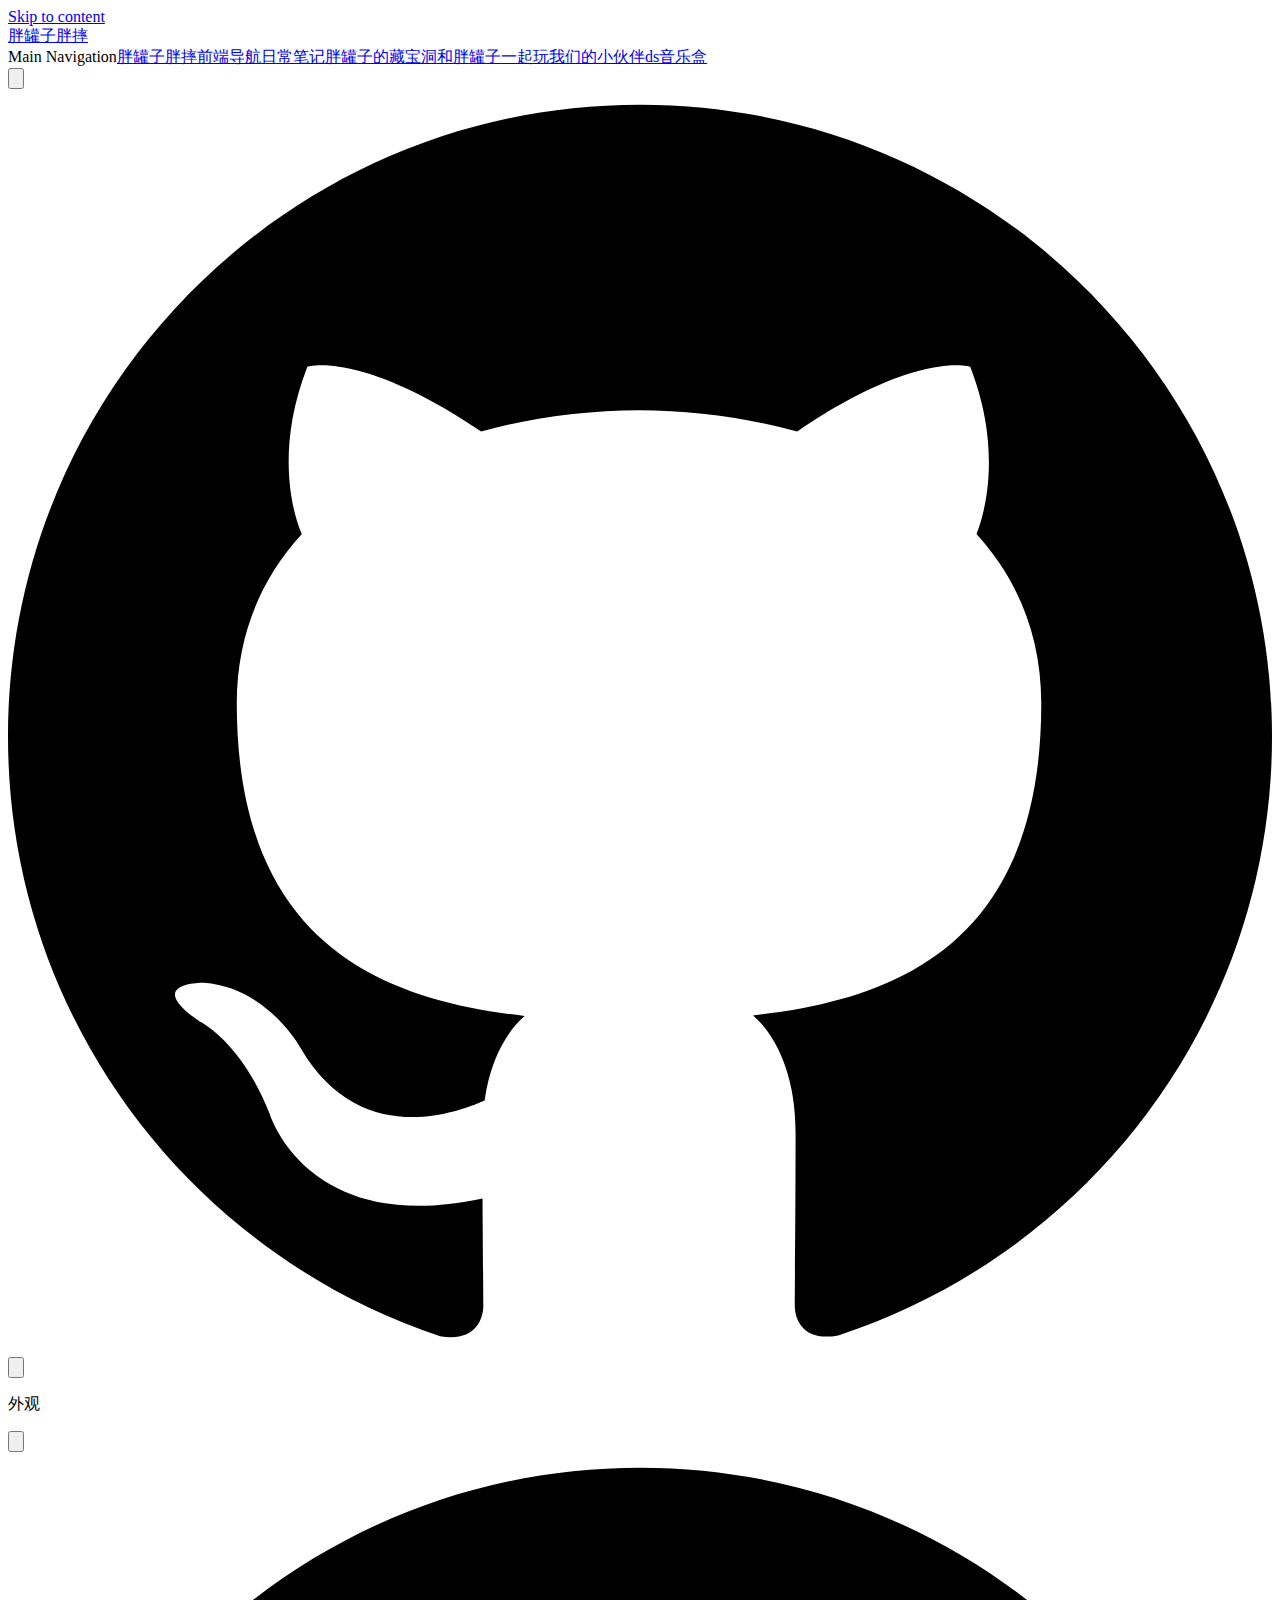
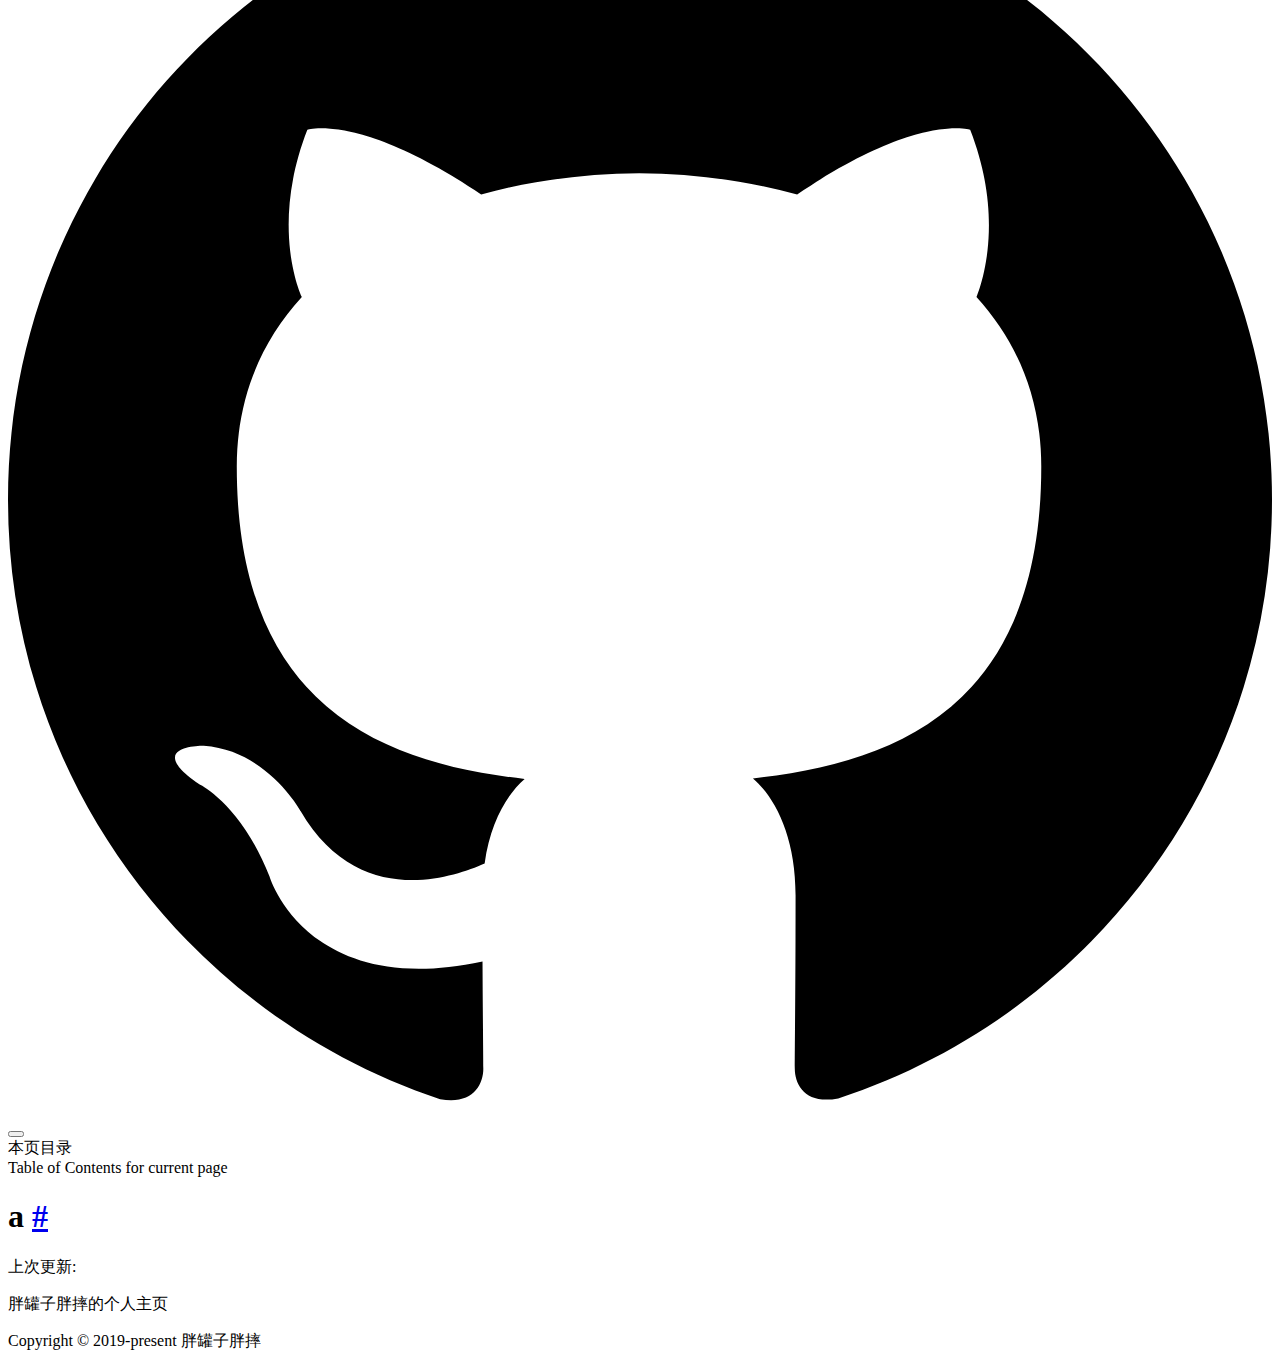
==== commit 3e8e2a97: "v1.0.0" ====
--- a/mine/index.html
+++ b/mine/index.html
@@ -5,17 +5,17 @@
     <meta name="viewport" content="width=device-width,initial-scale=1">
     <title>a | 胖罐子胖摔</title>
     <meta name="description" content="胖罐子胖摔的个人主页">
-    <link rel="preload stylesheet" href="/assets/style.12e2dd82.css" as="style">
-    <link rel="modulepreload" href="/assets/app.fdc96775.js">
-    <link rel="modulepreload" href="/assets/mine_index.md.edd20bd4.lean.js">
+    <link rel="preload stylesheet" href="/DreamHub.github.io/assets/style.f061be16.css" as="style">
+    <link rel="modulepreload" href="/DreamHub.github.io/assets/app.bdc58c08.js">
+    <link rel="modulepreload" href="/DreamHub.github.io/assets/mine_index.md.486d4bdc.lean.js">
     
     <link rel="icon" href="https://pic.imgdb.cn/item/6403e719f144a01007bf545d.png">
   <script id="check-dark-light">(()=>{const e=localStorage.getItem("vitepress-theme-appearance")||"",a=window.matchMedia("(prefers-color-scheme: dark)").matches;(!e||e==="auto"?a:e==="dark")&&document.documentElement.classList.add("dark")})();</script>
   </head>
   <body>
-    <div id="app"><div class="Layout" data-v-679b8132><!--[--><!--]--><!--[--><span tabindex="-1" data-v-c9a4723c></span><a href="#VPContent" class="VPSkipLink visually-hidden" data-v-c9a4723c> Skip to content </a><!--]--><!----><header class="VPNav" data-v-679b8132 data-v-7802284f><div class="VPNavBar" data-v-7802284f data-v-97e6d935><div class="container" data-v-97e6d935><div class="title" data-v-97e6d935><div class="VPNavBarTitle" data-v-97e6d935 data-v-a42cab75><a class="title" href="/" data-v-a42cab75><!--[--><!--]--><!--[--><img class="VPImage logo" src="https://pic.imgdb.cn/item/6403e719f144a01007bf545d.png" alt data-v-2946f757><!--]--><!--[-->胖罐子胖摔<!--]--><!--[--><!--]--></a></div></div><div class="content" data-v-97e6d935><div class="curtain" data-v-97e6d935></div><div class="content-body" data-v-97e6d935><!--[--><!--]--><!----><nav aria-labelledby="main-nav-aria-label" class="VPNavBarMenu menu" data-v-97e6d935 data-v-7a8bd467><span id="main-nav-aria-label" class="visually-hidden" data-v-7a8bd467>Main Navigation</span><!--[--><!--[--><a class="VPLink link VPNavBarMenuLink" href="/mine/index.html" data-v-7a8bd467 data-v-ab434766 data-v-702ee2b0><!--[-->胖罐子胖摔<!--]--><!----></a><!--]--><!--[--><a class="VPLink link VPNavBarMenuLink" href="/navigation/index.html" data-v-7a8bd467 data-v-ab434766 data-v-702ee2b0><!--[-->前端导航<!--]--><!----></a><!--]--><!--[--><a class="VPLink link VPNavBarMenuLink" href="/note/" data-v-7a8bd467 data-v-ab434766 data-v-702ee2b0><!--[-->日常笔记<!--]--><!----></a><!--]--><!--[--><a class="VPLink link VPNavBarMenuLink" href="/warehouse/" data-v-7a8bd467 data-v-ab434766 data-v-702ee2b0><!--[-->胖罐子的藏宝洞<!--]--><!----></a><!--]--><!--[--><a class="VPLink link VPNavBarMenuLink" href="/links/QRcode.html" data-v-7a8bd467 data-v-ab434766 data-v-702ee2b0><!--[-->和胖罐子一起玩<!--]--><!----></a><!--]--><!--[--><a class="VPLink link VPNavBarMenuLink" href="/team/index.html" data-v-7a8bd467 data-v-ab434766 data-v-702ee2b0><!--[-->我们的小伙伴<!--]--><!----></a><!--]--><!--[--><a class="VPLink link VPNavBarMenuLink" href="/music/index.html" data-v-7a8bd467 data-v-ab434766 data-v-702ee2b0><!--[-->ds音乐盒<!--]--><!----></a><!--]--><!--]--></nav><!----><div class="VPNavBarAppearance appearance" data-v-97e6d935 data-v-75c7349e><button class="VPSwitch VPSwitchAppearance" type="button" role="switch" aria-label="toggle dark mode" aria-checked="false" data-v-75c7349e data-v-db6152ee data-v-adc49377><span class="check" data-v-adc49377><span class="icon" data-v-adc49377><!--[--><svg xmlns="http://www.w3.org/2000/svg" aria-hidden="true" focusable="false" viewbox="0 0 24 24" class="sun" data-v-db6152ee><path d="M12,18c-3.3,0-6-2.7-6-6s2.7-6,6-6s6,2.7,6,6S15.3,18,12,18zM12,8c-2.2,0-4,1.8-4,4c0,2.2,1.8,4,4,4c2.2,0,4-1.8,4-4C16,9.8,14.2,8,12,8z"></path><path d="M12,4c-0.6,0-1-0.4-1-1V1c0-0.6,0.4-1,1-1s1,0.4,1,1v2C13,3.6,12.6,4,12,4z"></path><path d="M12,24c-0.6,0-1-0.4-1-1v-2c0-0.6,0.4-1,1-1s1,0.4,1,1v2C13,23.6,12.6,24,12,24z"></path><path d="M5.6,6.6c-0.3,0-0.5-0.1-0.7-0.3L3.5,4.9c-0.4-0.4-0.4-1,0-1.4s1-0.4,1.4,0l1.4,1.4c0.4,0.4,0.4,1,0,1.4C6.2,6.5,5.9,6.6,5.6,6.6z"></path><path d="M19.8,20.8c-0.3,0-0.5-0.1-0.7-0.3l-1.4-1.4c-0.4-0.4-0.4-1,0-1.4s1-0.4,1.4,0l1.4,1.4c0.4,0.4,0.4,1,0,1.4C20.3,20.7,20,20.8,19.8,20.8z"></path><path d="M3,13H1c-0.6,0-1-0.4-1-1s0.4-1,1-1h2c0.6,0,1,0.4,1,1S3.6,13,3,13z"></path><path d="M23,13h-2c-0.6,0-1-0.4-1-1s0.4-1,1-1h2c0.6,0,1,0.4,1,1S23.6,13,23,13z"></path><path d="M4.2,20.8c-0.3,0-0.5-0.1-0.7-0.3c-0.4-0.4-0.4-1,0-1.4l1.4-1.4c0.4-0.4,1-0.4,1.4,0s0.4,1,0,1.4l-1.4,1.4C4.7,20.7,4.5,20.8,4.2,20.8z"></path><path d="M18.4,6.6c-0.3,0-0.5-0.1-0.7-0.3c-0.4-0.4-0.4-1,0-1.4l1.4-1.4c0.4-0.4,1-0.4,1.4,0s0.4,1,0,1.4l-1.4,1.4C18.9,6.5,18.6,6.6,18.4,6.6z"></path></svg><svg xmlns="http://www.w3.org/2000/svg" aria-hidden="true" focusable="false" viewbox="0 0 24 24" class="moon" data-v-db6152ee><path d="M12.1,22c-0.3,0-0.6,0-0.9,0c-5.5-0.5-9.5-5.4-9-10.9c0.4-4.8,4.2-8.6,9-9c0.4,0,0.8,0.2,1,0.5c0.2,0.3,0.2,0.8-0.1,1.1c-2,2.7-1.4,6.4,1.3,8.4c2.1,1.6,5,1.6,7.1,0c0.3-0.2,0.7-0.3,1.1-0.1c0.3,0.2,0.5,0.6,0.5,1c-0.2,2.7-1.5,5.1-3.6,6.8C16.6,21.2,14.4,22,12.1,22zM9.3,4.4c-2.9,1-5,3.6-5.2,6.8c-0.4,4.4,2.8,8.3,7.2,8.7c2.1,0.2,4.2-0.4,5.8-1.8c1.1-0.9,1.9-2.1,2.4-3.4c-2.5,0.9-5.3,0.5-7.5-1.1C9.2,11.4,8.1,7.7,9.3,4.4z"></path></svg><!--]--></span></span></button></div><div class="VPSocialLinks VPNavBarSocialLinks social-links" data-v-97e6d935 data-v-c0416bf5 data-v-c954d24e><!--[--><a class="VPSocialLink" href="https://github.com/gumingWu/vitepress-fun" target="_blank" rel="noopener" data-v-c954d24e data-v-fe4af0fa><svg role="img" viewBox="0 0 24 24" xmlns="http://www.w3.org/2000/svg"><title>GitHub</title><path d="M12 .297c-6.63 0-12 5.373-12 12 0 5.303 3.438 9.8 8.205 11.385.6.113.82-.258.82-.577 0-.285-.01-1.04-.015-2.04-3.338.724-4.042-1.61-4.042-1.61C4.422 18.07 3.633 17.7 3.633 17.7c-1.087-.744.084-.729.084-.729 1.205.084 1.838 1.236 1.838 1.236 1.07 1.835 2.809 1.305 3.495.998.108-.776.417-1.305.76-1.605-2.665-.3-5.466-1.332-5.466-5.93 0-1.31.465-2.38 1.235-3.22-.135-.303-.54-1.523.105-3.176 0 0 1.005-.322 3.3 1.23.96-.267 1.98-.399 3-.405 1.02.006 2.04.138 3 .405 2.28-1.552 3.285-1.23 3.285-1.23.645 1.653.24 2.873.12 3.176.765.84 1.23 1.91 1.23 3.22 0 4.61-2.805 5.625-5.475 5.92.42.36.81 1.096.81 2.22 0 1.606-.015 2.896-.015 3.286 0 .315.21.69.825.57C20.565 22.092 24 17.592 24 12.297c0-6.627-5.373-12-12-12"/></svg></a><!--]--></div><div class="VPFlyout VPNavBarExtra extra" data-v-97e6d935 data-v-a7780c4d data-v-fc416987><button type="button" class="button" aria-haspopup="true" aria-expanded="false" aria-label="extra navigation" data-v-fc416987><svg xmlns="http://www.w3.org/2000/svg" aria-hidden="true" focusable="false" viewbox="0 0 24 24" class="icon" data-v-fc416987><circle cx="12" cy="12" r="2"></circle><circle cx="19" cy="12" r="2"></circle><circle cx="5" cy="12" r="2"></circle></svg></button><div class="menu" data-v-fc416987><div class="VPMenu" data-v-fc416987 data-v-848cc32b><!----><!--[--><!--[--><!----><div class="group" data-v-a7780c4d><div class="item appearance" data-v-a7780c4d><p class="label" data-v-a7780c4d>外观</p><div class="appearance-action" data-v-a7780c4d><button class="VPSwitch VPSwitchAppearance" type="button" role="switch" aria-label="toggle dark mode" aria-checked="false" data-v-a7780c4d data-v-db6152ee data-v-adc49377><span class="check" data-v-adc49377><span class="icon" data-v-adc49377><!--[--><svg xmlns="http://www.w3.org/2000/svg" aria-hidden="true" focusable="false" viewbox="0 0 24 24" class="sun" data-v-db6152ee><path d="M12,18c-3.3,0-6-2.7-6-6s2.7-6,6-6s6,2.7,6,6S15.3,18,12,18zM12,8c-2.2,0-4,1.8-4,4c0,2.2,1.8,4,4,4c2.2,0,4-1.8,4-4C16,9.8,14.2,8,12,8z"></path><path d="M12,4c-0.6,0-1-0.4-1-1V1c0-0.6,0.4-1,1-1s1,0.4,1,1v2C13,3.6,12.6,4,12,4z"></path><path d="M12,24c-0.6,0-1-0.4-1-1v-2c0-0.6,0.4-1,1-1s1,0.4,1,1v2C13,23.6,12.6,24,12,24z"></path><path d="M5.6,6.6c-0.3,0-0.5-0.1-0.7-0.3L3.5,4.9c-0.4-0.4-0.4-1,0-1.4s1-0.4,1.4,0l1.4,1.4c0.4,0.4,0.4,1,0,1.4C6.2,6.5,5.9,6.6,5.6,6.6z"></path><path d="M19.8,20.8c-0.3,0-0.5-0.1-0.7-0.3l-1.4-1.4c-0.4-0.4-0.4-1,0-1.4s1-0.4,1.4,0l1.4,1.4c0.4,0.4,0.4,1,0,1.4C20.3,20.7,20,20.8,19.8,20.8z"></path><path d="M3,13H1c-0.6,0-1-0.4-1-1s0.4-1,1-1h2c0.6,0,1,0.4,1,1S3.6,13,3,13z"></path><path d="M23,13h-2c-0.6,0-1-0.4-1-1s0.4-1,1-1h2c0.6,0,1,0.4,1,1S23.6,13,23,13z"></path><path d="M4.2,20.8c-0.3,0-0.5-0.1-0.7-0.3c-0.4-0.4-0.4-1,0-1.4l1.4-1.4c0.4-0.4,1-0.4,1.4,0s0.4,1,0,1.4l-1.4,1.4C4.7,20.7,4.5,20.8,4.2,20.8z"></path><path d="M18.4,6.6c-0.3,0-0.5-0.1-0.7-0.3c-0.4-0.4-0.4-1,0-1.4l1.4-1.4c0.4-0.4,1-0.4,1.4,0s0.4,1,0,1.4l-1.4,1.4C18.9,6.5,18.6,6.6,18.4,6.6z"></path></svg><svg xmlns="http://www.w3.org/2000/svg" aria-hidden="true" focusable="false" viewbox="0 0 24 24" class="moon" data-v-db6152ee><path d="M12.1,22c-0.3,0-0.6,0-0.9,0c-5.5-0.5-9.5-5.4-9-10.9c0.4-4.8,4.2-8.6,9-9c0.4,0,0.8,0.2,1,0.5c0.2,0.3,0.2,0.8-0.1,1.1c-2,2.7-1.4,6.4,1.3,8.4c2.1,1.6,5,1.6,7.1,0c0.3-0.2,0.7-0.3,1.1-0.1c0.3,0.2,0.5,0.6,0.5,1c-0.2,2.7-1.5,5.1-3.6,6.8C16.6,21.2,14.4,22,12.1,22zM9.3,4.4c-2.9,1-5,3.6-5.2,6.8c-0.4,4.4,2.8,8.3,7.2,8.7c2.1,0.2,4.2-0.4,5.8-1.8c1.1-0.9,1.9-2.1,2.4-3.4c-2.5,0.9-5.3,0.5-7.5-1.1C9.2,11.4,8.1,7.7,9.3,4.4z"></path></svg><!--]--></span></span></button></div></div></div><div class="group" data-v-a7780c4d><div class="item social-links" data-v-a7780c4d><div class="VPSocialLinks social-links-list" data-v-a7780c4d data-v-c954d24e><!--[--><a class="VPSocialLink" href="https://github.com/gumingWu/vitepress-fun" target="_blank" rel="noopener" data-v-c954d24e data-v-fe4af0fa><svg role="img" viewBox="0 0 24 24" xmlns="http://www.w3.org/2000/svg"><title>GitHub</title><path d="M12 .297c-6.63 0-12 5.373-12 12 0 5.303 3.438 9.8 8.205 11.385.6.113.82-.258.82-.577 0-.285-.01-1.04-.015-2.04-3.338.724-4.042-1.61-4.042-1.61C4.422 18.07 3.633 17.7 3.633 17.7c-1.087-.744.084-.729.084-.729 1.205.084 1.838 1.236 1.838 1.236 1.07 1.835 2.809 1.305 3.495.998.108-.776.417-1.305.76-1.605-2.665-.3-5.466-1.332-5.466-5.93 0-1.31.465-2.38 1.235-3.22-.135-.303-.54-1.523.105-3.176 0 0 1.005-.322 3.3 1.23.96-.267 1.98-.399 3-.405 1.02.006 2.04.138 3 .405 2.28-1.552 3.285-1.23 3.285-1.23.645 1.653.24 2.873.12 3.176.765.84 1.23 1.91 1.23 3.22 0 4.61-2.805 5.625-5.475 5.92.42.36.81 1.096.81 2.22 0 1.606-.015 2.896-.015 3.286 0 .315.21.69.825.57C20.565 22.092 24 17.592 24 12.297c0-6.627-5.373-12-12-12"/></svg></a><!--]--></div></div></div><!--]--><!--]--></div></div></div><!--[--><!--]--><button type="button" class="VPNavBarHamburger hamburger" aria-label="mobile navigation" aria-expanded="false" aria-controls="VPNavScreen" data-v-97e6d935 data-v-33349e64><span class="container" data-v-33349e64><span class="top" data-v-33349e64></span><span class="middle" data-v-33349e64></span><span class="bottom" data-v-33349e64></span></span></button></div></div></div></div><!----></header><!----><!----><div class="VPContent" id="VPContent" data-v-679b8132 data-v-488d29ff><div class="VPDoc has-aside" data-v-488d29ff data-v-d16eca74><div class="container" data-v-d16eca74><div class="aside" data-v-d16eca74><div class="aside-curtain" data-v-d16eca74></div><div class="aside-container" data-v-d16eca74><div class="aside-content" data-v-d16eca74><div class="VPDocAside" data-v-d16eca74 data-v-f4b86fa1><!--[--><!--]--><!--[--><!--]--><div class="VPDocAsideOutline" data-v-f4b86fa1 data-v-4ba1f704><div class="content" data-v-4ba1f704><div class="outline-marker" data-v-4ba1f704></div><div class="outline-title" data-v-4ba1f704>本页目录</div><nav aria-labelledby="doc-outline-aria-label" data-v-4ba1f704><span class="visually-hidden" id="doc-outline-aria-label" data-v-4ba1f704> Table of Contents for current page </span><ul class="root" data-v-4ba1f704 data-v-8383d1b6><!--[--><!--]--></ul></nav></div></div><!--[--><!--]--><div class="spacer" data-v-f4b86fa1></div><!--[--><!--]--><!----><!--[--><!--]--><!--[--><!--]--></div></div></div></div><div class="content" data-v-d16eca74><div class="content-container" data-v-d16eca74><!--[--><!--]--><main class="main" data-v-d16eca74><div style="position:relative;" class="vp-doc _mine_index" data-v-d16eca74><div><h1 id="a" tabindex="-1">a <a class="header-anchor" href="#a" aria-hidden="true">#</a></h1></div></div></main><!--[--><!--]--><footer class="VPDocFooter" data-v-d16eca74 data-v-037b763a><div class="edit-info" data-v-037b763a><!----><div class="last-updated" data-v-037b763a><p class="VPLastUpdated" data-v-037b763a data-v-376d5ed6>上次更新: <time datetime="2023-03-04T16:48:18.000Z" data-v-376d5ed6></time></p></div></div><!----></footer><!--[--><!--]--></div></div></div></div></div><footer class="VPFooter" data-v-679b8132 data-v-d92bc419><div class="container" data-v-d92bc419><p class="message" data-v-d92bc419>胖罐子胖摔的个人主页</p><p class="copyright" data-v-d92bc419>Copyright © 2019-present 胖罐子胖摔</p></div></footer><!--[--><!--]--></div></div>
-    <script>__VP_HASH_MAP__ = JSON.parse("{\"note_index.md\":\"9f96277b\",\"index.md\":\"bc9b600c\",\"links_qrcode.md\":\"e1c14b87\",\"warehouse_index.md\":\"262fb6ff\",\"mine_index.md\":\"edd20bd4\",\"music_index.md\":\"b4399d51\",\"note_1.md\":\"5592d503\",\"team_index.md\":\"278939b2\",\"navigation_index.md\":\"7520fcfa\"}")</script>
-    <script type="module" async src="/assets/app.fdc96775.js"></script>
+    <div id="app"><div class="Layout" data-v-679b8132><!--[--><!--]--><!--[--><span tabindex="-1" data-v-c9a4723c></span><a href="#VPContent" class="VPSkipLink visually-hidden" data-v-c9a4723c> Skip to content </a><!--]--><!----><header class="VPNav" data-v-679b8132 data-v-7802284f><div class="VPNavBar" data-v-7802284f data-v-97e6d935><div class="container" data-v-97e6d935><div class="title" data-v-97e6d935><div class="VPNavBarTitle" data-v-97e6d935 data-v-a42cab75><a class="title" href="/DreamHub.github.io/" data-v-a42cab75><!--[--><!--]--><!--[--><img class="VPImage logo" src="https://pic.imgdb.cn/item/6403e719f144a01007bf545d.png" alt data-v-2946f757><!--]--><!--[-->胖罐子胖摔<!--]--><!--[--><!--]--></a></div></div><div class="content" data-v-97e6d935><div class="curtain" data-v-97e6d935></div><div class="content-body" data-v-97e6d935><!--[--><!--]--><!----><nav aria-labelledby="main-nav-aria-label" class="VPNavBarMenu menu" data-v-97e6d935 data-v-7a8bd467><span id="main-nav-aria-label" class="visually-hidden" data-v-7a8bd467>Main Navigation</span><!--[--><!--[--><a class="VPLink link VPNavBarMenuLink" href="/DreamHub.github.io/mine/index.html" data-v-7a8bd467 data-v-ab434766 data-v-702ee2b0><!--[-->胖罐子胖摔<!--]--><!----></a><!--]--><!--[--><a class="VPLink link VPNavBarMenuLink" href="/DreamHub.github.io/navigation/index.html" data-v-7a8bd467 data-v-ab434766 data-v-702ee2b0><!--[-->前端导航<!--]--><!----></a><!--]--><!--[--><a class="VPLink link VPNavBarMenuLink" href="/DreamHub.github.io/note/" data-v-7a8bd467 data-v-ab434766 data-v-702ee2b0><!--[-->日常笔记<!--]--><!----></a><!--]--><!--[--><a class="VPLink link VPNavBarMenuLink" href="/DreamHub.github.io/warehouse/" data-v-7a8bd467 data-v-ab434766 data-v-702ee2b0><!--[-->胖罐子的藏宝洞<!--]--><!----></a><!--]--><!--[--><a class="VPLink link VPNavBarMenuLink" href="/DreamHub.github.io/links/QRcode.html" data-v-7a8bd467 data-v-ab434766 data-v-702ee2b0><!--[-->和胖罐子一起玩<!--]--><!----></a><!--]--><!--[--><a class="VPLink link VPNavBarMenuLink" href="/DreamHub.github.io/team/index.html" data-v-7a8bd467 data-v-ab434766 data-v-702ee2b0><!--[-->我们的小伙伴<!--]--><!----></a><!--]--><!--[--><a class="VPLink link VPNavBarMenuLink" href="/DreamHub.github.io/music/index.html" data-v-7a8bd467 data-v-ab434766 data-v-702ee2b0><!--[-->ds音乐盒<!--]--><!----></a><!--]--><!--]--></nav><!----><div class="VPNavBarAppearance appearance" data-v-97e6d935 data-v-75c7349e><button class="VPSwitch VPSwitchAppearance" type="button" role="switch" aria-label="toggle dark mode" aria-checked="false" data-v-75c7349e data-v-db6152ee data-v-adc49377><span class="check" data-v-adc49377><span class="icon" data-v-adc49377><!--[--><svg xmlns="http://www.w3.org/2000/svg" aria-hidden="true" focusable="false" viewbox="0 0 24 24" class="sun" data-v-db6152ee><path d="M12,18c-3.3,0-6-2.7-6-6s2.7-6,6-6s6,2.7,6,6S15.3,18,12,18zM12,8c-2.2,0-4,1.8-4,4c0,2.2,1.8,4,4,4c2.2,0,4-1.8,4-4C16,9.8,14.2,8,12,8z"></path><path d="M12,4c-0.6,0-1-0.4-1-1V1c0-0.6,0.4-1,1-1s1,0.4,1,1v2C13,3.6,12.6,4,12,4z"></path><path d="M12,24c-0.6,0-1-0.4-1-1v-2c0-0.6,0.4-1,1-1s1,0.4,1,1v2C13,23.6,12.6,24,12,24z"></path><path d="M5.6,6.6c-0.3,0-0.5-0.1-0.7-0.3L3.5,4.9c-0.4-0.4-0.4-1,0-1.4s1-0.4,1.4,0l1.4,1.4c0.4,0.4,0.4,1,0,1.4C6.2,6.5,5.9,6.6,5.6,6.6z"></path><path d="M19.8,20.8c-0.3,0-0.5-0.1-0.7-0.3l-1.4-1.4c-0.4-0.4-0.4-1,0-1.4s1-0.4,1.4,0l1.4,1.4c0.4,0.4,0.4,1,0,1.4C20.3,20.7,20,20.8,19.8,20.8z"></path><path d="M3,13H1c-0.6,0-1-0.4-1-1s0.4-1,1-1h2c0.6,0,1,0.4,1,1S3.6,13,3,13z"></path><path d="M23,13h-2c-0.6,0-1-0.4-1-1s0.4-1,1-1h2c0.6,0,1,0.4,1,1S23.6,13,23,13z"></path><path d="M4.2,20.8c-0.3,0-0.5-0.1-0.7-0.3c-0.4-0.4-0.4-1,0-1.4l1.4-1.4c0.4-0.4,1-0.4,1.4,0s0.4,1,0,1.4l-1.4,1.4C4.7,20.7,4.5,20.8,4.2,20.8z"></path><path d="M18.4,6.6c-0.3,0-0.5-0.1-0.7-0.3c-0.4-0.4-0.4-1,0-1.4l1.4-1.4c0.4-0.4,1-0.4,1.4,0s0.4,1,0,1.4l-1.4,1.4C18.9,6.5,18.6,6.6,18.4,6.6z"></path></svg><svg xmlns="http://www.w3.org/2000/svg" aria-hidden="true" focusable="false" viewbox="0 0 24 24" class="moon" data-v-db6152ee><path d="M12.1,22c-0.3,0-0.6,0-0.9,0c-5.5-0.5-9.5-5.4-9-10.9c0.4-4.8,4.2-8.6,9-9c0.4,0,0.8,0.2,1,0.5c0.2,0.3,0.2,0.8-0.1,1.1c-2,2.7-1.4,6.4,1.3,8.4c2.1,1.6,5,1.6,7.1,0c0.3-0.2,0.7-0.3,1.1-0.1c0.3,0.2,0.5,0.6,0.5,1c-0.2,2.7-1.5,5.1-3.6,6.8C16.6,21.2,14.4,22,12.1,22zM9.3,4.4c-2.9,1-5,3.6-5.2,6.8c-0.4,4.4,2.8,8.3,7.2,8.7c2.1,0.2,4.2-0.4,5.8-1.8c1.1-0.9,1.9-2.1,2.4-3.4c-2.5,0.9-5.3,0.5-7.5-1.1C9.2,11.4,8.1,7.7,9.3,4.4z"></path></svg><!--]--></span></span></button></div><div class="VPSocialLinks VPNavBarSocialLinks social-links" data-v-97e6d935 data-v-c0416bf5 data-v-c954d24e><!--[--><a class="VPSocialLink" href="https://github.com/gumingWu/vitepress-fun" target="_blank" rel="noopener" data-v-c954d24e data-v-fe4af0fa><svg role="img" viewBox="0 0 24 24" xmlns="http://www.w3.org/2000/svg"><title>GitHub</title><path d="M12 .297c-6.63 0-12 5.373-12 12 0 5.303 3.438 9.8 8.205 11.385.6.113.82-.258.82-.577 0-.285-.01-1.04-.015-2.04-3.338.724-4.042-1.61-4.042-1.61C4.422 18.07 3.633 17.7 3.633 17.7c-1.087-.744.084-.729.084-.729 1.205.084 1.838 1.236 1.838 1.236 1.07 1.835 2.809 1.305 3.495.998.108-.776.417-1.305.76-1.605-2.665-.3-5.466-1.332-5.466-5.93 0-1.31.465-2.38 1.235-3.22-.135-.303-.54-1.523.105-3.176 0 0 1.005-.322 3.3 1.23.96-.267 1.98-.399 3-.405 1.02.006 2.04.138 3 .405 2.28-1.552 3.285-1.23 3.285-1.23.645 1.653.24 2.873.12 3.176.765.84 1.23 1.91 1.23 3.22 0 4.61-2.805 5.625-5.475 5.92.42.36.81 1.096.81 2.22 0 1.606-.015 2.896-.015 3.286 0 .315.21.69.825.57C20.565 22.092 24 17.592 24 12.297c0-6.627-5.373-12-12-12"/></svg></a><!--]--></div><div class="VPFlyout VPNavBarExtra extra" data-v-97e6d935 data-v-a7780c4d data-v-fc416987><button type="button" class="button" aria-haspopup="true" aria-expanded="false" aria-label="extra navigation" data-v-fc416987><svg xmlns="http://www.w3.org/2000/svg" aria-hidden="true" focusable="false" viewbox="0 0 24 24" class="icon" data-v-fc416987><circle cx="12" cy="12" r="2"></circle><circle cx="19" cy="12" r="2"></circle><circle cx="5" cy="12" r="2"></circle></svg></button><div class="menu" data-v-fc416987><div class="VPMenu" data-v-fc416987 data-v-848cc32b><!----><!--[--><!--[--><!----><div class="group" data-v-a7780c4d><div class="item appearance" data-v-a7780c4d><p class="label" data-v-a7780c4d>外观</p><div class="appearance-action" data-v-a7780c4d><button class="VPSwitch VPSwitchAppearance" type="button" role="switch" aria-label="toggle dark mode" aria-checked="false" data-v-a7780c4d data-v-db6152ee data-v-adc49377><span class="check" data-v-adc49377><span class="icon" data-v-adc49377><!--[--><svg xmlns="http://www.w3.org/2000/svg" aria-hidden="true" focusable="false" viewbox="0 0 24 24" class="sun" data-v-db6152ee><path d="M12,18c-3.3,0-6-2.7-6-6s2.7-6,6-6s6,2.7,6,6S15.3,18,12,18zM12,8c-2.2,0-4,1.8-4,4c0,2.2,1.8,4,4,4c2.2,0,4-1.8,4-4C16,9.8,14.2,8,12,8z"></path><path d="M12,4c-0.6,0-1-0.4-1-1V1c0-0.6,0.4-1,1-1s1,0.4,1,1v2C13,3.6,12.6,4,12,4z"></path><path d="M12,24c-0.6,0-1-0.4-1-1v-2c0-0.6,0.4-1,1-1s1,0.4,1,1v2C13,23.6,12.6,24,12,24z"></path><path d="M5.6,6.6c-0.3,0-0.5-0.1-0.7-0.3L3.5,4.9c-0.4-0.4-0.4-1,0-1.4s1-0.4,1.4,0l1.4,1.4c0.4,0.4,0.4,1,0,1.4C6.2,6.5,5.9,6.6,5.6,6.6z"></path><path d="M19.8,20.8c-0.3,0-0.5-0.1-0.7-0.3l-1.4-1.4c-0.4-0.4-0.4-1,0-1.4s1-0.4,1.4,0l1.4,1.4c0.4,0.4,0.4,1,0,1.4C20.3,20.7,20,20.8,19.8,20.8z"></path><path d="M3,13H1c-0.6,0-1-0.4-1-1s0.4-1,1-1h2c0.6,0,1,0.4,1,1S3.6,13,3,13z"></path><path d="M23,13h-2c-0.6,0-1-0.4-1-1s0.4-1,1-1h2c0.6,0,1,0.4,1,1S23.6,13,23,13z"></path><path d="M4.2,20.8c-0.3,0-0.5-0.1-0.7-0.3c-0.4-0.4-0.4-1,0-1.4l1.4-1.4c0.4-0.4,1-0.4,1.4,0s0.4,1,0,1.4l-1.4,1.4C4.7,20.7,4.5,20.8,4.2,20.8z"></path><path d="M18.4,6.6c-0.3,0-0.5-0.1-0.7-0.3c-0.4-0.4-0.4-1,0-1.4l1.4-1.4c0.4-0.4,1-0.4,1.4,0s0.4,1,0,1.4l-1.4,1.4C18.9,6.5,18.6,6.6,18.4,6.6z"></path></svg><svg xmlns="http://www.w3.org/2000/svg" aria-hidden="true" focusable="false" viewbox="0 0 24 24" class="moon" data-v-db6152ee><path d="M12.1,22c-0.3,0-0.6,0-0.9,0c-5.5-0.5-9.5-5.4-9-10.9c0.4-4.8,4.2-8.6,9-9c0.4,0,0.8,0.2,1,0.5c0.2,0.3,0.2,0.8-0.1,1.1c-2,2.7-1.4,6.4,1.3,8.4c2.1,1.6,5,1.6,7.1,0c0.3-0.2,0.7-0.3,1.1-0.1c0.3,0.2,0.5,0.6,0.5,1c-0.2,2.7-1.5,5.1-3.6,6.8C16.6,21.2,14.4,22,12.1,22zM9.3,4.4c-2.9,1-5,3.6-5.2,6.8c-0.4,4.4,2.8,8.3,7.2,8.7c2.1,0.2,4.2-0.4,5.8-1.8c1.1-0.9,1.9-2.1,2.4-3.4c-2.5,0.9-5.3,0.5-7.5-1.1C9.2,11.4,8.1,7.7,9.3,4.4z"></path></svg><!--]--></span></span></button></div></div></div><div class="group" data-v-a7780c4d><div class="item social-links" data-v-a7780c4d><div class="VPSocialLinks social-links-list" data-v-a7780c4d data-v-c954d24e><!--[--><a class="VPSocialLink" href="https://github.com/gumingWu/vitepress-fun" target="_blank" rel="noopener" data-v-c954d24e data-v-fe4af0fa><svg role="img" viewBox="0 0 24 24" xmlns="http://www.w3.org/2000/svg"><title>GitHub</title><path d="M12 .297c-6.63 0-12 5.373-12 12 0 5.303 3.438 9.8 8.205 11.385.6.113.82-.258.82-.577 0-.285-.01-1.04-.015-2.04-3.338.724-4.042-1.61-4.042-1.61C4.422 18.07 3.633 17.7 3.633 17.7c-1.087-.744.084-.729.084-.729 1.205.084 1.838 1.236 1.838 1.236 1.07 1.835 2.809 1.305 3.495.998.108-.776.417-1.305.76-1.605-2.665-.3-5.466-1.332-5.466-5.93 0-1.31.465-2.38 1.235-3.22-.135-.303-.54-1.523.105-3.176 0 0 1.005-.322 3.3 1.23.96-.267 1.98-.399 3-.405 1.02.006 2.04.138 3 .405 2.28-1.552 3.285-1.23 3.285-1.23.645 1.653.24 2.873.12 3.176.765.84 1.23 1.91 1.23 3.22 0 4.61-2.805 5.625-5.475 5.92.42.36.81 1.096.81 2.22 0 1.606-.015 2.896-.015 3.286 0 .315.21.69.825.57C20.565 22.092 24 17.592 24 12.297c0-6.627-5.373-12-12-12"/></svg></a><!--]--></div></div></div><!--]--><!--]--></div></div></div><!--[--><!--]--><button type="button" class="VPNavBarHamburger hamburger" aria-label="mobile navigation" aria-expanded="false" aria-controls="VPNavScreen" data-v-97e6d935 data-v-33349e64><span class="container" data-v-33349e64><span class="top" data-v-33349e64></span><span class="middle" data-v-33349e64></span><span class="bottom" data-v-33349e64></span></span></button></div></div></div></div><!----></header><!----><!----><div class="VPContent" id="VPContent" data-v-679b8132 data-v-488d29ff><div class="VPDoc has-aside" data-v-488d29ff data-v-d16eca74><div class="container" data-v-d16eca74><div class="aside" data-v-d16eca74><div class="aside-curtain" data-v-d16eca74></div><div class="aside-container" data-v-d16eca74><div class="aside-content" data-v-d16eca74><div class="VPDocAside" data-v-d16eca74 data-v-f4b86fa1><!--[--><!--]--><!--[--><!--]--><div class="VPDocAsideOutline" data-v-f4b86fa1 data-v-4ba1f704><div class="content" data-v-4ba1f704><div class="outline-marker" data-v-4ba1f704></div><div class="outline-title" data-v-4ba1f704>本页目录</div><nav aria-labelledby="doc-outline-aria-label" data-v-4ba1f704><span class="visually-hidden" id="doc-outline-aria-label" data-v-4ba1f704> Table of Contents for current page </span><ul class="root" data-v-4ba1f704 data-v-8383d1b6><!--[--><!--]--></ul></nav></div></div><!--[--><!--]--><div class="spacer" data-v-f4b86fa1></div><!--[--><!--]--><!----><!--[--><!--]--><!--[--><!--]--></div></div></div></div><div class="content" data-v-d16eca74><div class="content-container" data-v-d16eca74><!--[--><!--]--><main class="main" data-v-d16eca74><div style="position:relative;" class="vp-doc _DreamHub_github_io_mine_index" data-v-d16eca74><div><h1 id="a" tabindex="-1">a <a class="header-anchor" href="#a" aria-hidden="true">#</a></h1></div></div></main><!--[--><!--]--><footer class="VPDocFooter" data-v-d16eca74 data-v-037b763a><div class="edit-info" data-v-037b763a><!----><div class="last-updated" data-v-037b763a><p class="VPLastUpdated" data-v-037b763a data-v-376d5ed6>上次更新: <time datetime="2023-03-04T16:48:18.000Z" data-v-376d5ed6></time></p></div></div><!----></footer><!--[--><!--]--></div></div></div></div></div><footer class="VPFooter" data-v-679b8132 data-v-d92bc419><div class="container" data-v-d92bc419><p class="message" data-v-d92bc419>胖罐子胖摔的个人主页</p><p class="copyright" data-v-d92bc419>Copyright © 2019-present 胖罐子胖摔</p></div></footer><!--[--><!--]--></div></div>
+    <script>__VP_HASH_MAP__ = JSON.parse("{\"mine_index.md\":\"486d4bdc\",\"warehouse_index.md\":\"e2fff848\",\"links_qrcode.md\":\"beaffebc\",\"note_index.md\":\"2ffea661\",\"music_index.md\":\"a72954b3\",\"team_index.md\":\"7f10204b\",\"note_1.md\":\"4b3094c6\",\"index.md\":\"18d713f2\",\"navigation_index.md\":\"976b4de2\"}")</script>
+    <script type="module" async src="/DreamHub.github.io/assets/app.bdc58c08.js"></script>
     
   </body>
 </html>